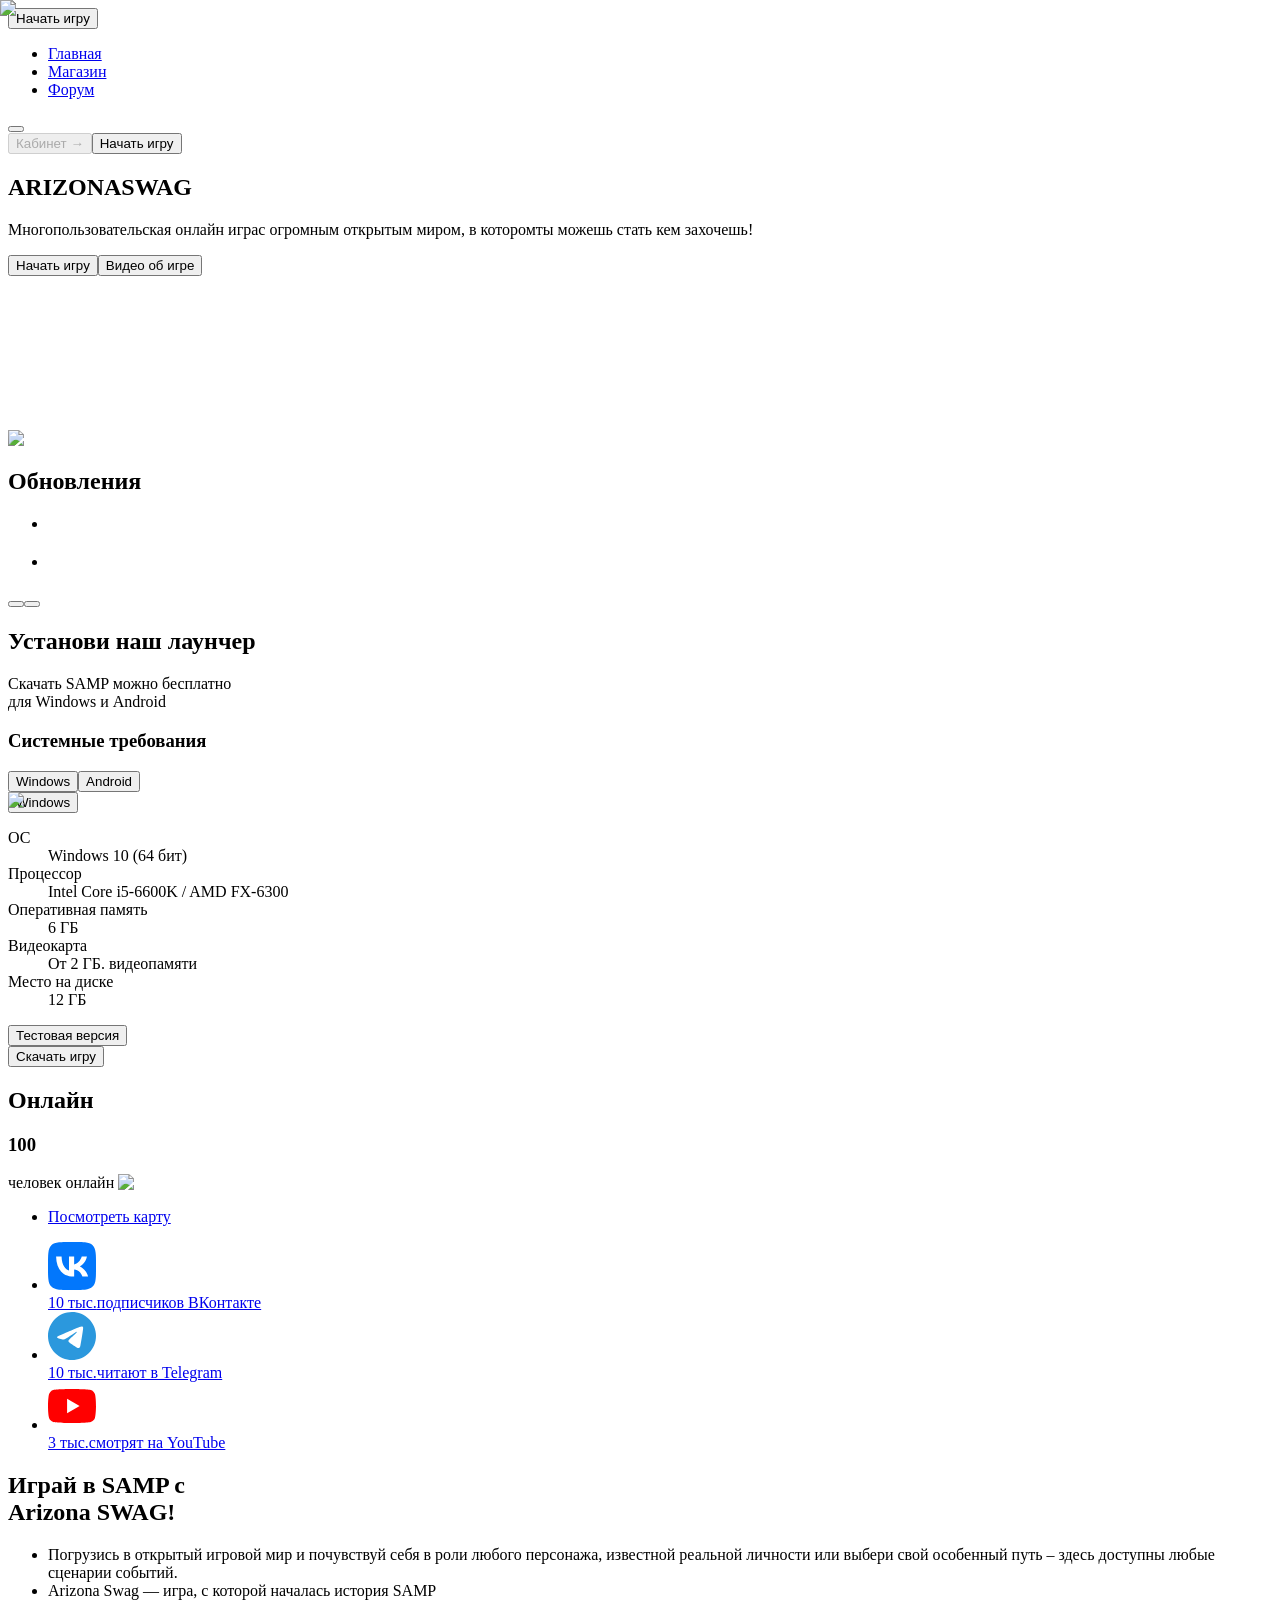
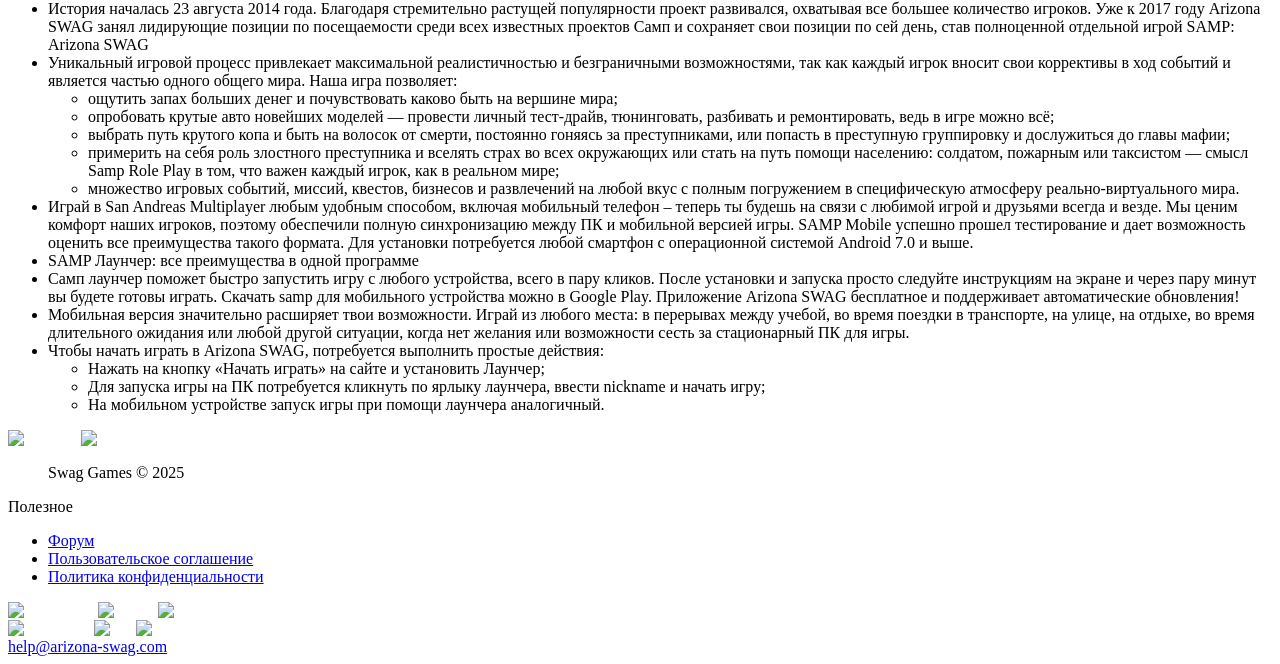
==== index.html @ 1d0ce378 "Add files via upload" ====
﻿<!DOCTYPE html><html lang="ru"><head><meta charset="utf-8"><meta name="viewport" content="width=device-width, initial-scale=1"><link rel="preload" href="_next/static/media/21350d82a1f187e9-s.p.woff2" as="font" crossorigin="" type="font/woff2"><link rel="preload" href="_next/static/media/5a1635e34ffeab9b-s.p.woff2" as="font" crossorigin="" type="font/woff2"><link rel="preload" href="_next/static/media/825394e9faec38fd-s.p.woff2" as="font" crossorigin="" type="font/woff2"><link rel="preload" href="_next/static/media/860045e55157a73d-s.p.woff2" as="font" crossorigin="" type="font/woff2"><link rel="preload" href="_next/static/media/e3f162a101299082-s.p.woff2" as="font" crossorigin="" type="font/woff2"><link rel="preload" href="_next/static/media/e4af272ccee01ff0-s.p.woff2" as="font" crossorigin="" type="font/woff2"><link rel="stylesheet" href="_next/static/css/c70f0299ccb2ce37.css" data-precedence="next"><link rel="stylesheet" href="_next/static/css/f509135343a1ecae.css" data-precedence="next"><link rel="stylesheet" href="_next/static/css/c2c098692de29d27.css" data-precedence="next"><link rel="stylesheet" href="_next/static/css/2a33f8332aaf833e.css" data-precedence="next"><link rel="stylesheet" href="_next/static/css/b001787e53a3f4fa.css" data-precedence="next"><link rel="stylesheet" href="_next/static/css/bcca9487d49b7166.css" data-precedence="next"><link rel="preload" as="script" fetchpriority="low" href="_next/static/chunks/webpack-9db8835277ed0afe.js"><script src="_next/static/chunks/04e8f254-7a9a6b4d9f0330ff.js" async=""></script><script src="_next/static/chunks/835-6309b8b75720dc1e.js" async=""></script><script src="_next/static/chunks/main-app-ef0b899ed785db0d.js" async=""></script><script src="_next/static/chunks/254-e37d823c7eaa6b88.js" async=""></script><script src="_next/static/chunks/943-ac9e4d82fda8681b.js" async=""></script><script src="_next/static/chunks/57-32229e67ee68f732.js" async=""></script><script src="_next/static/chunks/549-8f6100d42958a3ee.js" async=""></script><script src="_next/static/chunks/112-530be174e3e5e516.js" async=""></script><script src="_next/static/chunks/238-bce190ae8ee6b41a.js" async=""></script><script src="_next/static/chunks/app/layout-f5f4bc846d8ce6e0.js" async=""></script><script src="_next/static/chunks/app/not-found-1fd2b1145e386094.js" async=""></script><script src="_next/static/chunks/app/page-f31b18c5adbc23fd.js" async=""></script><meta name="next-size-adjust" content=""><title>SAMP: Играй в GTA San Andreas Multiplayer на Arizona RP | 24/7 | На ПК и телефоне</title><meta name="description" content="Играй в GTA SAMP с самым большим русскоязычным комьюнити в GTA Online. Начни играть в GTA San Andreas по сети на Arizona RolePlay с телефона или ПК всего в пару кликов прямо сейчас!"><link rel="canonical" href="index.htm"><meta property="og:title" content="SAMP: Играй в GTA San Andreas Multiplayer на Arizona RP | 24/7 | На ПК и телефоне"><meta property="og:description" content="Играй в GTA SAMP с самым большим русскоязычным комьюнити в GTA Online. Начни играть в GTA San Andreas по сети на Arizona RolePlay с телефона или ПК всего в пару кликов прямо сейчас!"><meta property="og:url" content="https://arizona-swag.com"><meta property="og:site_name" content="Arizona RP SAMP"><meta name="twitter:card" content="summary"><meta name="twitter:title" content="SAMP: Играй в GTA San Andreas Multiplayer на Arizona RP | 24/7 | На ПК и телефоне"><meta name="twitter:description" content="Играй в GTA SAMP с самым большим русскоязычным комьюнити в GTA Online. Начни играть в GTA San Andreas по сети на Arizona RolePlay с телефона или ПК всего в пару кликов прямо сейчас!"><link rel="icon" href="favicon.ico" type="image/x-icon" sizes="16x16"><link rel="icon" href="favicon-32x32.png" sizes="32x32" type="image/png"><link rel="icon" href="favicon-16x16.png" sizes="16x16" type="image/png"><link rel="apple-touch-icon" href="apple-touch-icon.png"><script>document.querySelectorAll('body link[rel="icon"], body link[rel="apple-touch-icon"]').forEach(el => document.head.appendChild(el))</script><script src="_next/static/chunks/polyfills-42372ed130431b0a.js" nomodule=""></script></head><body><div class="popupLayout_layout__pwVxp popupLayout_hidden_layout__ei7c3"><div class="popupLayout_wrapper__fZsZ_"><div class="popupLayout_container__Bt9UC popupLayout_hidden__9ez_7 container_container__tKG80"></div></div></div><header class="header_header__XUtlY"><div class="container_container__tKG80"><section class="header_content__ZMu7c"><div class="header_start_game__lCExB"><button type="button" class="button_pink__lw0T5"><span>Начать игру</span><div class="button_icon__pxM_1"><img alt="[object Object]" loading="lazy" decoding="async" data-nimg="fill" style="position:absolute;height:100%;width:100%;left:0;top:0;right:0;bottom:0;object-fit:contain;color:transparent" src="_next/static/media/start_game.75f9533a63869cbd.svg"></div></button></div><div class="header_content_left___6dc9"><a class="logo_logo__w6US7" href="index.htm"><img alt="logo" loading="lazy" decoding="async" data-nimg="fill" style="position:absolute;height:100%;width:100%;left:0;top:0;right:0;bottom:0;color:transparent" src="_next/static/media/logo_icon.c39d536b.png"></a><figure class="header_divider__NA_x0"></figure><nav><ul class="header_menu__0hYfp menu_row__UCKvS"><li class="link_light__YUIX0 menu_border__wtwKa"><a href="index.htm">Главная</a></li><li class="link_light__YUIX0"><a href="/shop.html">Магазин</a></li><li class="link_light__YUIX0"><a href="https://forum.arizona-swag.com">Форум</a></li></ul></nav></div><button class="header_burger___45ep"><img alt="openBurgerIcon" loading="lazy" decoding="async" data-nimg="fill" style="position:absolute;height:100%;width:100%;left:0;top:0;right:0;bottom:0;object-fit:contain;color:transparent" src="_next/static/media/open_burger.d75cc0eda1098db9.svg"></button><div class="header_content_right__iM4Yx"><button type="button" class="button_black__1V_UY button_default__Ep00K" disabled=""><div class="button_loading__eD0CU"><div class="button_animate__L41eU"><div></div><div></div><div></div><div></div></div></div><span class="button_hidden__h5eyf"><span>Кабинет →</span></span></button><button type="button" class="header_button__XwRzd button_pink__lw0T5"><span>Начать игру</span><div class="button_icon__pxM_1"><img alt="[object Object]" loading="lazy" decoding="async" data-nimg="fill" style="position:absolute;height:100%;width:100%;left:0;top:0;right:0;bottom:0;object-fit:contain;color:transparent" src="_next/static/media/start_game.75f9533a63869cbd.svg"></div></button></div></section></div></header><main class="min-h-screen"><div class="Toastify"></div><div class="orderHashNotif_main__eWz2U"></div><div class="home_overflow__TgaVk"><section class="intro_intro__0_FsW"><div class="intro_content__qGah5"><h2 class="intro_title__h0OHL"><span>ARIZONA</span><span>SWAG</span></h2><p class="intro_subtitle____zx7"><span>Многопользовательская онлайн игра</span><span>с огромным открытым миром, в котором</span><span>ты можешь стать кем захочешь!</span></p><div class="intro_button_row__iKuoB"><button type="button" class="button_big_pink__Hwluk"><span>Начать игру</span></button><button type="button" class="button_big_white__UfsUs"><span>Видео об игре</span><div class="button_icon__pxM_1"><img alt="[object Object]" loading="lazy" decoding="async" data-nimg="fill" style="position:absolute;height:100%;width:100%;left:0;top:0;right:0;bottom:0;object-fit:contain;color:transparent" src="_next/static/media/play_video.68bb21e3200911a2.svg"></div></button></div></div><div class="intro_video_row__BP5zZ"><div class="intro_video_bg__k7fiA"></div><video playsinline="" autoplay="" muted="" loop="" preload="auto" class="intro_video__2pLVp"><source type="video/mp4" src="resource/web/arizona/video/web_1.mp4"></video></div></section><section class="updates_section__WDfFb"><img alt="backGround" loading="lazy" width="679" height="768" decoding="async" data-nimg="1" class="updates_bg__i_yP8" style="color:transparent" src="_next/static/media/background.5f6686ff.webp"><div class="updates_bg_mobile__Siyg9"><img alt="backGroundMobile" loading="lazy" decoding="async" data-nimg="fill" style="position:absolute;height:100%;width:100%;left:0;top:0;right:0;bottom:0;color:transparent" src="_next/static/media/background_mobile.2c8a2dca.webp"></div><div class="container_container__tKG80"><header class="updates_header__vp8XA"><h2 class="updates_title__TpEuu">Обновления</h2></header><div class="slider_slider__CFTQn"><ul class="slider_slider_row__Sva5G keen-slider slider_preloader_row__KXxLE"><li class="slider_slide__AkOHL slider_preloader__1zvnq slider_opacity__icYxR"><div class="preload_main__VfmU5"></div><div class="slider_slide_content__HfLZ4 slider_preloader_content__JEMaC"></div></li><li class="slider_slide__AkOHL slider_preloader__1zvnq"><div class="preload_main__VfmU5"></div><div class="slider_slide_content__HfLZ4 slider_preloader_content__JEMaC"></div></li></ul></div><div class="slider_slider_selectors__eST3K"><button><img alt="slideLeftButton" loading="lazy" decoding="async" data-nimg="fill" style="position:absolute;height:100%;width:100%;left:0;top:0;right:0;bottom:0;color:transparent" src="_next/static/media/slide_left.952f6b7b7b12dce4.svg"></button><button><img alt="slideRightButton" loading="lazy" decoding="async" data-nimg="fill" style="position:absolute;height:100%;width:100%;left:0;top:0;right:0;bottom:0;color:transparent" src="_next/static/media/slide_right.d63ee92d15da2fee.svg"></button></div></div></section><section class="launcher_section__w_c9c"><div class="container_container__tKG80"><header class="launcher_header___q6o6" id="how-to-play"><h2 id="how-to-play-trillogy">Установи наш лаунчер</h2><p>Скачать SAMP можно бесплатно<br> для Windows и Android</p></header><div class="launcher_content__gWL_v"><img alt="background" loading="lazy" decoding="async" data-nimg="fill" class="launcher_content_bg__BNheq" style="position:absolute;height:100%;width:100%;left:0;top:0;right:0;bottom:0;color:transparent" src="_next/static/media/background.5f6686ff.webp"><img alt="backgroundMobile" loading="lazy" decoding="async" data-nimg="fill" class="launcher_content_bg_mobile__KBJ_Z" style="position:absolute;height:100%;width:100%;left:0;top:0;right:0;bottom:0;color:transparent" src="_next/static/media/background_mobile.2c8a2dca.webp"><div class="launcher_content_left__BLlD5"><h3 class="launcher_content_header__RnZBh">Системные требования</h3><div class="launcher_buttons__G4lok"><button type="button" class="launcher_swipe_button__43wq0 button_tab_transparent__fqUIx"><span>Windows</span><div class="button_icon__pxM_1 launcher_op40__xSGfC"><img alt="[object Object]" loading="lazy" decoding="async" data-nimg="fill" style="position:absolute;height:100%;width:100%;left:0;top:0;right:0;bottom:0;object-fit:contain;color:transparent" src="_next/static/media/windows_gray.969c49bfe8ba6321.svg"></div></button><button type="button" class="launcher_swipe_button__43wq0 button_tab_transparent__fqUIx"><span>Android</span><div class="button_icon__pxM_1 launcher_op40__xSGfC"><img alt="[object Object]" loading="lazy" decoding="async" data-nimg="fill" style="position:absolute;height:100%;width:100%;left:0;top:0;right:0;bottom:0;object-fit:contain;color:transparent" src="_next/static/media/android_gray.f0e528bd985433b0.svg"></div></button><div class="launcher_swipe_main_button__UoZN5" style="transform:translateX(0%)"><button type="button" class="button_tab__OgUl2"><span>Windows</span><div class="button_icon__pxM_1"><img alt="[object Object]" loading="lazy" decoding="async" data-nimg="fill" style="position:absolute;height:100%;width:100%;left:0;top:0;right:0;bottom:0;object-fit:contain;color:transparent" src="_next/static/media/windows.449a892b4b7406f2.svg"></div></button></div></div><dl class="launcher_content_system__8Ow5j"><div><dt>ОС</dt><dd>Windows 10 (64 бит)</dd></div><div><dt>Процессор</dt><dd>Intel Core i5-6600K / AMD FX-6300</dd></div><div><dt>Оперативная память</dt><dd>6 ГБ</dd></div><div><dt>Видеокарта</dt><dd>От 2 ГБ. видеопамяти</dd></div><div><dt>Место на диске</dt><dd>12 ГБ</dd></div></dl><div class="launcher_downloads__QVVZO"><div class="launcher_android_row__22Hhq"><button type="button" class="launcher_dowload_apk__Ce7dS launcher_full_w__cJ5MT launcher_mt_auto_mobile__qdvtQ button_download_android__sFWQk"><span>Тестовая версия</span><div class="button_icon__pxM_1"><img alt="[object Object]" loading="lazy" decoding="async" data-nimg="fill" style="position:absolute;height:100%;width:100%;left:0;top:0;right:0;bottom:0;object-fit:contain;color:transparent" src="_next/static/media/start_game.75f9533a63869cbd.svg"></div></button></div><button type="button" class="launcher_transform_right__JO6lE launcher_transform_left__eEVCw launcher_mt_auto__emnY8 button_download_windows__dNCGs"><span>Скачать игру</span><div class="button_icon__pxM_1"><img alt="[object Object]" loading="lazy" decoding="async" data-nimg="fill" style="position:absolute;height:100%;width:100%;left:0;top:0;right:0;bottom:0;object-fit:contain;color:transparent" src="_next/static/media/start_game.75f9533a63869cbd.svg"></div></button></div></div><div class="launcher_content_right__k6ZjA"><div class="launcher_content_image_phone__lwpzh"><img alt="phone" loading="lazy" decoding="async" data-nimg="fill" style="position:absolute;height:100%;width:100%;left:0;top:0;right:0;bottom:0;color:transparent" src="resource/web/arizona/images/phone1.png"></div><div class="launcher_content_image_laptop__oNmTd"><img alt="laptop" loading="lazy" decoding="async" data-nimg="fill" style="position:absolute;height:100%;width:100%;left:0;top:0;right:0;bottom:0;color:transparent" src="resource/web/arizona/images/laptop2.png"></div></div></div></div></section><section class="online_section__9o7TS"><div class="container_container__tKG80"><h2 class="online_title_hidden__9217T">Онлайн</h2><h3 class="online_title__7EqXo">100</h3><div class="online_content__Oa_bb"><div class="liveMap_map__mpKzl"><div class="liveMap_row__d4PNX"></div><img alt="map" loading="lazy" decoding="async" data-nimg="fill" style="position:absolute;height:100%;width:100%;left:0;top:0;right:0;bottom:0;color:transparent" src="resource/web/arizona/images/map.webp"></div><div class="online_content_subtitle__ZOUxa">человек онлайн <img alt="online" loading="lazy" width="30" height="30" decoding="async" data-nimg="1" style="color:transparent" src="_next/static/media/online.f7a4bebed4bd2c53.svg"></div><div class="online_content_map__Rhzet"><ul class="online_content_server_wrapper__PSgSr"><li class="link_light__YUIX0 online_content_server__2BnxY"><a href="maps.html"><div></div>Посмотреть карту</a></li></ul></div><ul class="online_content_social__K6F7M"><li><a target="_blank" class="socialLink_section__k_0rC" href="https://vk.com/arz_swag"><div class="socialLink_vk__7pZWl"><svg width="48" height="48" viewbox="0 0 48 48" fill="none" xmlns="https://vk.com/arz_swag"><path d="M18.978 0.00795276L20.436 0.00195312H27.564L29.024 0.00795276L30.852 0.0279515L31.718 0.0419507L32.554 0.0639494L33.36 0.0919477L34.136 0.123946L34.884 0.165943L35.604 0.21594L36.294 0.275936L36.96 0.341932C40.44 0.733909 42.826 1.57386 44.626 3.37375C46.426 5.17364 47.266 7.55749 47.658 11.0393L47.726 11.7052L47.784 12.3972L47.834 13.1172L47.874 13.8631L47.924 15.039L47.948 15.859L47.974 17.1469L47.992 18.9768L48 20.9367L47.998 27.5623L47.992 29.0222L47.972 30.8501L47.958 31.716L47.936 32.552L47.908 33.3579L47.876 34.1339L47.834 34.8818L47.784 35.6018L47.724 36.2917L47.658 36.9577C47.266 40.4375 46.426 42.8233 44.626 44.6232C42.826 46.4231 40.442 47.2631 36.96 47.6551L36.294 47.7231L35.602 47.781L34.882 47.831L34.136 47.871L32.96 47.921L32.14 47.945L30.852 47.971L29.022 47.989L27.062 47.997L20.436 47.995L18.976 47.989L17.148 47.969L16.282 47.955L15.446 47.933L14.64 47.905L13.864 47.873L13.116 47.831L12.396 47.781L11.706 47.7211L11.04 47.6551C7.56 47.2631 5.174 46.4231 3.374 44.6232C1.574 42.8233 0.734 40.4395 0.342 36.9577L0.274 36.2917L0.216 35.5998L0.166 34.8798L0.126 34.1339L0.076 32.958L0.052 32.138L0.026 30.8501L0.008 29.0202L0 27.0603L0.002 20.4347L0.008 18.9748L0.028 17.1469L0.042 16.281L0.064 15.445L0.092 14.6391L0.124 13.8631L0.166 13.1152L0.216 12.3952L0.276 11.7052L0.342 11.0393C0.734 7.55949 1.574 5.17364 3.374 3.37375C5.174 1.57386 7.558 0.733909 11.04 0.341932L11.706 0.273937L12.398 0.21594L13.118 0.165943L13.864 0.125946L15.04 0.0759486L15.86 0.0519501L17.148 0.0259517L18.978 0.00795276ZM13.58 14.5991H8.1C8.36 27.0783 14.6 34.5779 25.54 34.5779H26.16V27.4383C30.18 27.8383 33.22 30.7781 34.44 34.5779H40.12C38.56 28.8982 34.46 25.7584 31.9 24.5585C34.46 23.0785 38.06 19.4788 38.92 14.5991H33.76C32.64 18.5588 29.32 22.1586 26.16 22.4986V14.5991H21V28.4382C17.8 27.6383 13.76 23.7585 13.58 14.5991Z" fill="#0277FC"></path></svg></div><div class="socialLink_content__UG0CA"><span class="socialLink_title__rI77R">10 тыс.</span><span class="socialLink_subTitle__Yp2KE">подписчиков ВКонтакте</span></div></a></li><li><a target="_blank" class="socialLink_section__k_0rC" href="https://t.me/arz_swag"><div class="socialLink_telegramm__MGlkP"><svg width="48" height="48" viewbox="0 0 48 48" fill="none" xmlns="http://www.w3.org/2000/svg"><path d="M23.888 6.53294e-05C17.5422 0.0296774 11.4665 2.57115 6.98979 7.06855C2.51311 11.5659 -6.90981e-05 17.6532 1.42487e-09 23.9986C1.42488e-09 30.3634 2.52856 36.4675 7.02944 40.9681C11.5303 45.4687 17.6348 47.9971 24 47.9971C30.3652 47.9971 36.4697 45.4687 40.9706 40.9681C45.4714 36.4675 48 30.3634 48 23.9986C48 17.6338 45.4714 11.5297 40.9706 7.02908C36.4697 2.52848 30.3652 6.53294e-05 24 6.53294e-05C23.9627 -2.17765e-05 23.9253 -2.17765e-05 23.888 6.53294e-05ZM33.812 14.4472C34.012 14.4432 34.454 14.4932 34.742 14.7272C34.9334 14.8934 35.0554 15.1253 35.084 15.3771C35.116 15.5631 35.156 15.9891 35.124 16.3211C34.764 20.1168 33.2 29.3243 32.404 33.574C32.068 35.3739 31.406 35.9759 30.764 36.0339C29.372 36.1639 28.314 35.1139 26.964 34.23C24.852 32.8441 23.658 31.9821 21.608 30.6302C19.238 29.0703 20.774 28.2104 22.124 26.8104C22.478 26.4425 28.618 20.8568 28.738 20.3508C28.752 20.2868 28.766 20.0508 28.626 19.9269C28.486 19.8029 28.278 19.8449 28.128 19.8789C27.916 19.9269 24.542 22.1587 18.006 26.5684C17.046 27.2284 16.18 27.5484 15.402 27.5284C14.546 27.5124 12.898 27.0464 11.672 26.6484C10.168 26.1585 8.974 25.9005 9.078 25.0705C9.132 24.6386 9.728 24.1966 10.864 23.7446C17.86 20.6968 22.524 18.6869 24.86 17.717C31.524 14.9452 32.91 14.4632 33.812 14.4472Z" fill="#2B98DD"></path></svg></div><div class="socialLink_content__UG0CA"><span class="socialLink_title__rI77R">10 тыс.</span><span class="socialLink_subTitle__Yp2KE">читают в Telegram</span></div></a></li><li><a target="_blank" class="socialLink_section__k_0rC" href="https://youtube.com/@beesly_sg"><div class="socialLink_youtube__M2BN8"><svg width="48" height="48" viewbox="0 0 48 48" fill="none" xmlns="http://www.w3.org/2000/svg"><path d="M46.996 12.371C46.7248 11.3496 46.19 10.4174 45.4452 9.66773C44.7004 8.91802 43.7716 8.37716 42.752 8.09929C39.01 7.08936 24 7.08936 24 7.08936C24 7.08936 8.99 7.08936 5.246 8.09929C4.22682 8.37765 3.29859 8.91871 2.55416 9.66836C1.80972 10.418 1.27518 11.35 1.004 12.371C0 16.1388 0 23.9983 0 23.9983C0 23.9983 0 31.8578 1.004 35.6256C1.27517 36.647 1.80995 37.5792 2.55478 38.3289C3.29961 39.0786 4.22836 39.6195 5.248 39.8974C8.99 40.9073 24 40.9073 24 40.9073C24 40.9073 39.01 40.9073 42.754 39.8974C43.7737 39.6197 44.7026 39.0789 45.4474 38.3291C46.1923 37.5794 46.727 36.6471 46.998 35.6256C48 31.8578 48 23.9983 48 23.9983C48 23.9983 48 16.1388 46.996 12.371ZM19.09 31.1339V16.8628L31.636 23.9983L19.09 31.1339Z" fill="#FF0000"></path></svg></div><div class="socialLink_content__UG0CA"><span class="socialLink_title__rI77R">3 тыс.</span><span class="socialLink_subTitle__Yp2KE">смотрят на YouTube</span></div></a></li></ul></div></div></section><section class="description_section__2wtJ0"><div class="container_container__tKG80"><header class="description_header__YKFm7"><h1 class="description_title__IgtjE">Играй в SAMP с<br class="description_divider__5X5kr"> Arizona SWAG!</h1></header><ul class="description_content__dL8SW"><li class="description_item__0JghK"><span class="description_text__7vJ_2">Погрузись в открытый игровой мир и почувствуй себя в роли любого персонажа, известной реальной личности или выбери свой особенный путь – здесь доступны любые сценарии событий.</span></li><li class="description_item__0JghK description_item_bold__3irsJ"><span class="description_text__7vJ_2">Arizona Swag — игра, с которой началась история SAMP</span></li><li class="description_item__0JghK"><span class="description_text__7vJ_2">История началась 23 августа 2014 года. Благодаря стремительно растущей популярности проект развивался, охватывая все большее количество игроков. Уже к 2017 году Arizona SWAG занял лидирующие позиции по посещаемости среди всех известных проектов Самп и сохраняет свои позиции по сей день, став полноценной отдельной игрой SAMP: Arizona SWAG</span></li><li class="description_item__0JghK"><span class="description_text__7vJ_2">Уникальный игровой процесс привлекает максимальной реалистичностью и безграничными возможностями, так как каждый игрок вносит свои коррективы в ход событий и является частью одного общего мира. Наша игра позволяет:</span><ul class="description_item_list__Tgb00"><li>ощутить запах больших денег и почувствовать каково быть на вершине мира;</li><li>опробовать крутые авто новейших моделей — провести личный тест-драйв, тюнинговать, разбивать и ремонтировать, ведь в игре можно всё;</li><li>выбрать путь крутого копа и быть на волосок от смерти, постоянно гоняясь за преступниками, или попасть в преступную группировку и дослужиться до главы мафии;</li><li>примерить на себя роль злостного преступника и вселять страх во всех окружающих или стать на путь помощи населению: солдатом, пожарным или таксистом — смысл Samp Role Play в том, что важен каждый игрок, как в реальном мире;</li><li>множество игровых событий, миссий, квестов, бизнесов и развлечений на любой вкус с полным погружением в специфическую атмосферу реально-виртуального мира.</li></ul></li><li class="description_item__0JghK"><span class="description_text__7vJ_2">Играй в San Andreas Multiplayer любым удобным способом, включая мобильный телефон – теперь ты будешь на связи с любимой игрой и друзьями всегда и везде. Мы ценим комфорт наших игроков, поэтому обеспечили полную синхронизацию между ПК и мобильной версией игры. SAMP Mobile успешно прошел тестирование и дает возможность оценить все преимущества такого формата. Для установки потребуется любой смартфон с операционной системой Android 7.0 и выше.</span></li><li class="description_item__0JghK description_item_bold__3irsJ"><span class="description_text__7vJ_2">SAMP Лаунчер: все преимущества в одной программе</span></li><li class="description_item__0JghK"><span class="description_text__7vJ_2">Самп лаунчер поможет быстро запустить игру с любого устройства, всего в пару кликов. После установки и запуска просто следуйте инструкциям на экране и через пару минут вы будете готовы играть. Скачать samp для мобильного устройства можно в Google Play. Приложение Arizona SWAG бесплатное и поддерживает автоматические обновления!</span></li><li class="description_item__0JghK"><span class="description_text__7vJ_2">Мобильная версия значительно расширяет твои возможности. Играй из любого места: в перерывах между учебой, во время поездки в транспорте, на улице, на отдыхе, во время длительного ожидания или любой другой ситуации, когда нет желания или возможности сесть за стационарный ПК для игры.</span></li><li class="description_item__0JghK"><span class="description_text__7vJ_2">Чтобы начать играть в Arizona SWAG, потребуется выполнить простые действия:</span><ul class="description_item_list__Tgb00"><li>Нажать на кнопку «Начать играть» на сайте и установить Лаунчер;</li><li>Для запуска игры на ПК потребуется кликнуть по ярлыку лаунчера, ввести nickname и начать игру;</li><li>На мобильном устройстве запуск игры при помощи лаунчера аналогичный.</li></ul></li></ul></div></section></div><!--$--><!--/$--><!--$--><!--/$--></main><footer class="footer_footer__WFj4n"><img alt="footerBg" loading="lazy" width="3456" height="893" decoding="async" data-nimg="1" class="footer_bg__KPIA3" style="color:transparent" src="_next/static/media/footer_bg.4e632182.png"><img alt="footerBgMobile" loading="lazy" width="375" height="703" decoding="async" data-nimg="1" class="footer_bg_mobile__m1ykl" style="color:transparent" src="_next/static/media/footer_bg_mobile.ec830f91.png"><div class="footer_container__Xa_IA container_container__tKG80"><div class="footer_left_side__TjrjQ"><figure class="footer_logo__AicGW"><a class="logo_logo__w6US7" href="index.htm"><img alt="logo" loading="lazy" decoding="async" data-nimg="fill" style="position:absolute;height:100%;width:100%;left:0;top:0;right:0;bottom:0;color:transparent" src="_next/static/media/logo_icon.c39d536b.png"></a><p class="footer_sign__w1mEc">Swag Games © <!-- -->2025</p></figure><div class="footer_nav_list__x_mrf"><div class="footer_nav_list_item__OogCk"><p class="footer_nav_list_title__gXJkx">Полезное</p><ul class="footer_space__hyXkm menu_column__c9mrl"><li class="link_dark__UcIW3"><a href="https://forum.arizona-swag.com">Форум</a></li><li class="link_dark__UcIW3"><a href="document/terms.html">Пользовательское соглашение</a></li><li class="link_dark__UcIW3"><a href="document/policy.html">Политика конфиденциальности</a></li></ul></div></div></div><div class="footer_right_side__8umwq"><div class="footer_payments__CZBWK footer_payments_markets__K5hWz"><img alt="playMarket" loading="lazy" width="28" height="29" decoding="async" data-nimg="1" style="color:transparent" src="_next/static/media/play_market.9d4c53aa7bf25912.svg"><img alt="rustore" loading="lazy" width="800" height="800" decoding="async" data-nimg="1" style="color:transparent" src="_next/static/media/rustore.f4f4af557990b179.svg"><img alt="mir" loading="lazy" width="1174" height="408" decoding="async" data-nimg="1" style="color:transparent" src="_next/static/media/mir.e08ce5b5a8881912.svg"></div><div class="footer_payments__CZBWK"><img alt="mastercard" loading="lazy" width="1000" height="1000" decoding="async" data-nimg="1" style="color:transparent" src="_next/static/media/mastercard.884fe7c8a6dd2686.svg"><img alt="visa" loading="lazy" width="660" height="660" decoding="async" data-nimg="1" style="color:transparent" src="_next/static/media/visa.df74a61e0c43bb0c.svg"><img alt="sbp" loading="lazy" width="1180" height="589" decoding="async" data-nimg="1" style="color:transparent" src="_next/static/media/sbp.26540832e6ebebc4.svg"></div><a class="footer_support__IuIvo" href="mailto:help@arizona-swag.com">help@arizona-swag.com</a></div></div></footer><div id="cf-turnstile" class="turnstile_main__DVy_i"></div><script src="_next/static/chunks/webpack-9db8835277ed0afe.js" async=""></script><script>(self.__next_f=self.__next_f||[]).push([0])</script><script>self.__next_f.push([1,"1:\"$Sreact.fragment\"\n2:I[30677,[\"254\",\"static/chunks/254-e37d823c7eaa6b88.js\",\"943\",\"static/chunks/943-ac9e4d82fda8681b.js\",\"57\",\"static/chunks/57-32229e67ee68f732.js\",\"549\",\"static/chunks/549-8f6100d42958a3ee.js\",\"112\",\"static/chunks/112-530be174e3e5e516.js\",\"238\",\"static/chunks/238-bce190ae8ee6b41a.js\",\"177\",\"static/chunks/app/layout-f5f4bc846d8ce6e0.js\"],\"PopupLayout\"]\n3:I[10768,[\"254\",\"static/chunks/254-e37d823c7eaa6b88.js\",\"943\",\"static/chunks/943-ac9e4d82fda8681b.js\",\"57\",\"static/chunks/57-32229e67ee68f732.js\",\"549\",\"static/chunks/549-8f6100d42958a3ee.js\",\"112\",\"static/chunks/112-530be174e3e5e516.js\",\"238\",\"static/chunks/238-bce190ae8ee6b41a.js\",\"177\",\"static/chunks/app/layout-f5f4bc846d8ce6e0.js\"],\"QueryClientProvider\"]\n4:I[1228,[\"254\",\"static/chunks/254-e37d823c7eaa6b88.js\",\"943\",\"static/chunks/943-ac9e4d82fda8681b.js\",\"57\",\"static/chunks/57-32229e67ee68f732.js\",\"549\",\"static/chunks/549-8f6100d42958a3ee.js\",\"112\",\"static/chunks/112-530be174e3e5e516.js\",\"238\",\"static/chunks/238-bce190ae8ee6b41a.js\",\"177\",\"static/chunks/app/layout-f5f4bc846d8ce6e0.js\"],\"TurnstileProvider\"]\n5:I[79774,[\"254\",\"static/chunks/254-e37d823c7eaa6b88.js\",\"943\",\"static/chunks/943-ac9e4d82fda8681b.js\",\"57\",\"static/chunks/57-32229e67ee68f732.js\",\"549\",\"static/chunks/549-8f6100d42958a3ee.js\",\"112\",\"static/chunks/112-530be174e3e5e516.js\",\"238\",\"static/chunks/238-bce190ae8ee6b41a.js\",\"177\",\"static/chunks/app/layout-f5f4bc846d8ce6e0.js\"],\"PopupProvider\"]\n6:I[22150,[\"254\",\"static/chunks/254-e37d823c7eaa6b88.js\",\"943\",\"static/chunks/943-ac9e4d82fda8681b.js\",\"57\",\"static/chunks/57-32229e67ee68f732.js\",\"549\",\"static/chunks/549-8f6100d42958a3ee.js\",\"112\",\"static/chunks/112-530be174e3e5e516.js\",\"238\",\"static/chunks/238-bce190ae8ee6b41a.js\",\"177\",\"static/chunks/app/layout-f5f4bc846d8ce6e0.js\"],\"Header\"]\n7:I[13219,[\"254\",\"static/chunks/254-e37d823c7eaa6b88.js\",\"943\",\"static/chunks/943-ac9e4d82fda8681b.js\",\"57\",\"static/chunks/57-32229e67ee68f732.js\",\"549\",\"static/chunks/549-8f6100d42958a3ee.js\",\"112\",\"static/chunks/112-530be174e3e5e516.js\",\"238\",\"s"])</script><script>self.__next_f.push([1,"tatic/chunks/238-bce190ae8ee6b41a.js\",\"177\",\"static/chunks/app/layout-f5f4bc846d8ce6e0.js\"],\"ToastContainer\"]\n8:I[29723,[\"254\",\"static/chunks/254-e37d823c7eaa6b88.js\",\"943\",\"static/chunks/943-ac9e4d82fda8681b.js\",\"57\",\"static/chunks/57-32229e67ee68f732.js\",\"549\",\"static/chunks/549-8f6100d42958a3ee.js\",\"112\",\"static/chunks/112-530be174e3e5e516.js\",\"238\",\"static/chunks/238-bce190ae8ee6b41a.js\",\"177\",\"static/chunks/app/layout-f5f4bc846d8ce6e0.js\"],\"OrderHashNotify\"]\n9:I[64104,[],\"\"]\na:I[77822,[],\"\"]\nb:I[99818,[\"345\",\"static/chunks/app/not-found-1fd2b1145e386094.js\"],\"default\"]\nc:I[87778,[\"254\",\"static/chunks/254-e37d823c7eaa6b88.js\",\"943\",\"static/chunks/943-ac9e4d82fda8681b.js\",\"57\",\"static/chunks/57-32229e67ee68f732.js\",\"549\",\"static/chunks/549-8f6100d42958a3ee.js\",\"112\",\"static/chunks/112-530be174e3e5e516.js\",\"238\",\"static/chunks/238-bce190ae8ee6b41a.js\",\"177\",\"static/chunks/app/layout-f5f4bc846d8ce6e0.js\"],\"Footer\"]\nd:I[57948,[\"254\",\"static/chunks/254-e37d823c7eaa6b88.js\",\"943\",\"static/chunks/943-ac9e4d82fda8681b.js\",\"238\",\"static/chunks/238-bce190ae8ee6b41a.js\",\"974\",\"static/chunks/app/page-f31b18c5adbc23fd.js\"],\"Intro\"]\ne:I[99298,[\"254\",\"static/chunks/254-e37d823c7eaa6b88.js\",\"943\",\"static/chunks/943-ac9e4d82fda8681b.js\",\"238\",\"static/chunks/238-bce190ae8ee6b41a.js\",\"974\",\"static/chunks/app/page-f31b18c5adbc23fd.js\"],\"Updates\"]\nf:I[70902,[\"254\",\"static/chunks/254-e37d823c7eaa6b88.js\",\"943\",\"static/chunks/943-ac9e4d82fda8681b.js\",\"238\",\"static/chunks/238-bce190ae8ee6b41a.js\",\"974\",\"static/chunks/app/page-f31b18c5adbc23fd.js\"],\"Launcher\"]\n10:I[83966,[\"254\",\"static/chunks/254-e37d823c7eaa6b88.js\",\"943\",\"static/chunks/943-ac9e4d82fda8681b.js\",\"238\",\"static/chunks/238-bce190ae8ee6b41a.js\",\"974\",\"static/chunks/app/page-f31b18c5adbc23fd.js\"],\"Online\"]\n11:I[46009,[\"254\",\"static/chunks/254-e37d823c7eaa6b88.js\",\"943\",\"static/chunks/943-ac9e4d82fda8681b.js\",\"238\",\"static/chunks/238-bce190ae8ee6b41a.js\",\"974\",\"static/chunks/app/page-f31b18c5adbc23fd.js\"],\"Description\"]\n12:I[6504,[],\"MetadataBoundary\"]\n14:I[6504,[],\"OutletB"])</script><script>self.__next_f.push([1,"oundary\"]\n17:I[94384,[],\"AsyncMetadataOutlet\"]\n19:I[6504,[],\"ViewportBoundary\"]\n1b:I[94199,[],\"\"]\n:HL[\"https://cdn.arizona-swag.com/_next/static/media/21350d82a1f187e9-s.p.woff2\",\"font\",{\"crossOrigin\":\"\",\"type\":\"font/woff2\"}]\n:HL[\"https://cdn.arizona-swag.com/_next/static/media/5a1635e34ffeab9b-s.p.woff2\",\"font\",{\"crossOrigin\":\"\",\"type\":\"font/woff2\"}]\n:HL[\"https://cdn.arizona-swag.com/_next/static/media/825394e9faec38fd-s.p.woff2\",\"font\",{\"crossOrigin\":\"\",\"type\":\"font/woff2\"}]\n:HL[\"https://cdn.arizona-swag.com/_next/static/media/860045e55157a73d-s.p.woff2\",\"font\",{\"crossOrigin\":\"\",\"type\":\"font/woff2\"}]\n:HL[\"https://cdn.arizona-swag.com/_next/static/media/e3f162a101299082-s.p.woff2\",\"font\",{\"crossOrigin\":\"\",\"type\":\"font/woff2\"}]\n:HL[\"https://cdn.arizona-swag.com/_next/static/media/e4af272ccee01ff0-s.p.woff2\",\"font\",{\"crossOrigin\":\"\",\"type\":\"font/woff2\"}]\n:HL[\"https://cdn.arizona-swag.com/_next/static/css/c70f0299ccb2ce37.css\",\"style\"]\n:HL[\"https://cdn.arizona-swag.com/_next/static/css/f509135343a1ecae.css\",\"style\"]\n:HL[\"https://cdn.arizona-swag.com/_next/static/css/c2c098692de29d27.css\",\"style\"]\n:HL[\"https://cdn.arizona-swag.com/_next/static/css/2a33f8332aaf833e.css\",\"style\"]\n:HL[\"https://cdn.arizona-swag.com/_next/static/css/b001787e53a3f4fa.css\",\"style\"]\n:HL[\"https://cdn.arizona-swag.com/_next/static/css/bcca9487d49b7166.css\",\"style\"]\n"])</script><script>self.__next_f.push([1,"0:{\"P\":null,\"b\":\"gJqQJXWy3Go32w09etviv\",\"p\":\"https://cdn.arizona-swag.com\",\"c\":[\"\",\"\"],\"i\":false,\"f\":[[[\"\",{\"children\":[\"__PAGE__\",{}]},\"$undefined\",\"$undefined\",true],[\"\",[\"$\",\"$1\",\"c\",{\"children\":[[[\"$\",\"link\",\"0\",{\"rel\":\"stylesheet\",\"href\":\"https://cdn.arizona-swag.com/_next/static/css/c70f0299ccb2ce37.css\",\"precedence\":\"next\",\"crossOrigin\":\"$undefined\",\"nonce\":\"$undefined\"}],[\"$\",\"link\",\"1\",{\"rel\":\"stylesheet\",\"href\":\"https://cdn.arizona-swag.com/_next/static/css/f509135343a1ecae.css\",\"precedence\":\"next\",\"crossOrigin\":\"$undefined\",\"nonce\":\"$undefined\"}],[\"$\",\"link\",\"2\",{\"rel\":\"stylesheet\",\"href\":\"https://cdn.arizona-swag.com/_next/static/css/c2c098692de29d27.css\",\"precedence\":\"next\",\"crossOrigin\":\"$undefined\",\"nonce\":\"$undefined\"}],[\"$\",\"link\",\"3\",{\"rel\":\"stylesheet\",\"href\":\"https://cdn.arizona-swag.com/_next/static/css/2a33f8332aaf833e.css\",\"precedence\":\"next\",\"crossOrigin\":\"$undefined\",\"nonce\":\"$undefined\"}],[\"$\",\"link\",\"4\",{\"rel\":\"stylesheet\",\"href\":\"https://cdn.arizona-swag.com/_next/static/css/b001787e53a3f4fa.css\",\"precedence\":\"next\",\"crossOrigin\":\"$undefined\",\"nonce\":\"$undefined\"}]],[\"$\",\"html\",null,{\"lang\":\"ru\",\"children\":[\"$\",\"body\",null,{\"children\":[[\"$\",\"$L2\",null,{}],[\"$\",\"$L3\",null,{\"children\":[\"$\",\"$L4\",null,{\"siteKey\":\"$undefined\",\"children\":[\"$\",\"$L5\",null,{\"children\":[[\"$\",\"$L6\",null,{}],[\"$\",\"main\",null,{\"className\":\"min-h-screen\",\"children\":[[\"$\",\"$L7\",null,{}],[\"$\",\"$L8\",null,{}],[\"$\",\"$L9\",null,{\"parallelRouterKey\":\"children\",\"error\":\"$undefined\",\"errorStyles\":\"$undefined\",\"errorScripts\":\"$undefined\",\"template\":[\"$\",\"$La\",null,{}],\"templateStyles\":\"$undefined\",\"templateScripts\":\"$undefined\",\"notFound\":[[\"$\",\"$Lb\",null,{}],[]],\"forbidden\":\"$undefined\",\"unauthorized\":\"$undefined\"}]]}],[\"$\",\"$Lc\",null,{}]]}]}]}]]}]}]]}],{\"children\":[\"__PAGE__\",[\"$\",\"$1\",\"c\",{\"children\":[[\"$\",\"div\",null,{\"className\":\"home_overflow__TgaVk\",\"children\":[[\"$\",\"$Ld\",null,{}],[\"$\",\"$Le\",null,{}],[\"$\",\"$Lf\",null,{}],[\"$\",\"$L10\",null,{}],[\"$\",\"$L11\",null,{}]]}],[\"$\",\"$L12\",null,{\"children\":\"$L13\"}],[[\"$\",\"link\",\"0\",{\"rel\":\"stylesheet\",\"href\":\"https://cdn.arizona-swag.com/_next/static/css/bcca9487d49b7166.css\",\"precedence\":\"next\",\"crossOrigin\":\"$undefined\",\"nonce\":\"$undefined\"}]],[\"$\",\"$L14\",null,{\"children\":[\"$L15\",\"$L16\",[\"$\",\"$L17\",null,{\"promise\":\"$@18\"}]]}]]}],{},null,false]},null,false],[\"$\",\"$1\",\"h\",{\"children\":[null,[\"$\",\"$1\",\"nG3gwPZ63QEcpZtaiC0xL\",{\"children\":[[\"$\",\"$L19\",null,{\"children\":\"$L1a\"}],[\"$\",\"meta\",null,{\"name\":\"next-size-adjust\",\"content\":\"\"}]]}],null]}],false]],\"m\":\"$undefined\",\"G\":[\"$1b\",\"$undefined\"],\"s\":false,\"S\":true}\n"])</script><script>self.__next_f.push([1,"1c:\"$Sreact.suspense\"\n1d:I[94384,[],\"AsyncMetadata\"]\n13:[\"$\",\"$1c\",null,{\"fallback\":null,\"children\":[\"$\",\"$L1d\",null,{\"promise\":\"$@1e\"}]}]\n"])</script><script>self.__next_f.push([1,"16:null\n"])</script><script>self.__next_f.push([1,"1a:[[\"$\",\"meta\",\"0\",{\"charSet\":\"utf-8\"}],[\"$\",\"meta\",\"1\",{\"name\":\"viewport\",\"content\":\"width=device-width, initial-scale=1\"}]]\n15:null\n"])</script><script>self.__next_f.push([1,"1e:{\"metadata\":[[\"$\",\"title\",\"0\",{\"children\":\"SAMP: Играй в GTA San Andreas Multiplayer на Arizona RP | 24/7 | На ПК и телефоне\"}],[\"$\",\"meta\",\"1\",{\"name\":\"description\",\"content\":\"Играй в GTA SAMP с самым большим русскоязычным комьюнити в GTA Online. Начни играть в GTA San Andreas по сети на Arizona RolePlay с телефона или ПК всего в пару кликов прямо сейчас!\"}],[\"$\",\"link\",\"2\",{\"rel\":\"canonical\",\"href\":\"https://arizona-swag.com\"}],[\"$\",\"meta\",\"3\",{\"property\":\"og:title\",\"content\":\"SAMP: Играй в GTA San Andreas Multiplayer на Arizona RP | 24/7 | На ПК и телефоне\"}],[\"$\",\"meta\",\"4\",{\"property\":\"og:description\",\"content\":\"Играй в GTA SAMP с самым большим русскоязычным комьюнити в GTA Online. Начни играть в GTA San Andreas по сети на Arizona RolePlay с телефона или ПК всего в пару кликов прямо сейчас!\"}],[\"$\",\"meta\",\"5\",{\"property\":\"og:url\",\"content\":\"https://arizona-swag.com\"}],[\"$\",\"meta\",\"6\",{\"property\":\"og:site_name\",\"content\":\"Arizona RP SAMP\"}],[\"$\",\"meta\",\"7\",{\"name\":\"twitter:card\",\"content\":\"summary\"}],[\"$\",\"meta\",\"8\",{\"name\":\"twitter:title\",\"content\":\"SAMP: Играй в GTA San Andreas Multiplayer на Arizona RP | 24/7 | На ПК и телефоне\"}],[\"$\",\"meta\",\"9\",{\"name\":\"twitter:description\",\"content\":\"Играй в GTA SAMP с самым большим русскоязычным комьюнити в GTA Online. Начни играть в GTA San Andreas по сети на Arizona RolePlay с телефона или ПК всего в пару кликов прямо сейчас!\"}],[\"$\",\"link\",\"10\",{\"rel\":\"icon\",\"href\":\"/favicon.ico\",\"type\":\"image/x-icon\",\"sizes\":\"16x16\"}],[\"$\",\"link\",\"11\",{\"rel\":\"icon\",\"href\":\"/favicon-32x32.png\",\"sizes\":\"32x32\",\"type\":\"image/png\"}],[\"$\",\"link\",\"12\",{\"rel\":\"icon\",\"href\":\"/favicon-16x16.png\",\"sizes\":\"16x16\",\"type\":\"image/png\"}],[\"$\",\"link\",\"13\",{\"rel\":\"apple-touch-icon\",\"href\":\"/apple-touch-icon.png\"}]],\"error\":null,\"digest\":\"$undefined\"}\n"])</script><script>self.__next_f.push([1,"18:{\"metadata\":\"$1e:metadata\",\"error\":null,\"digest\":\"$undefined\"}\n"])</script></body></html>
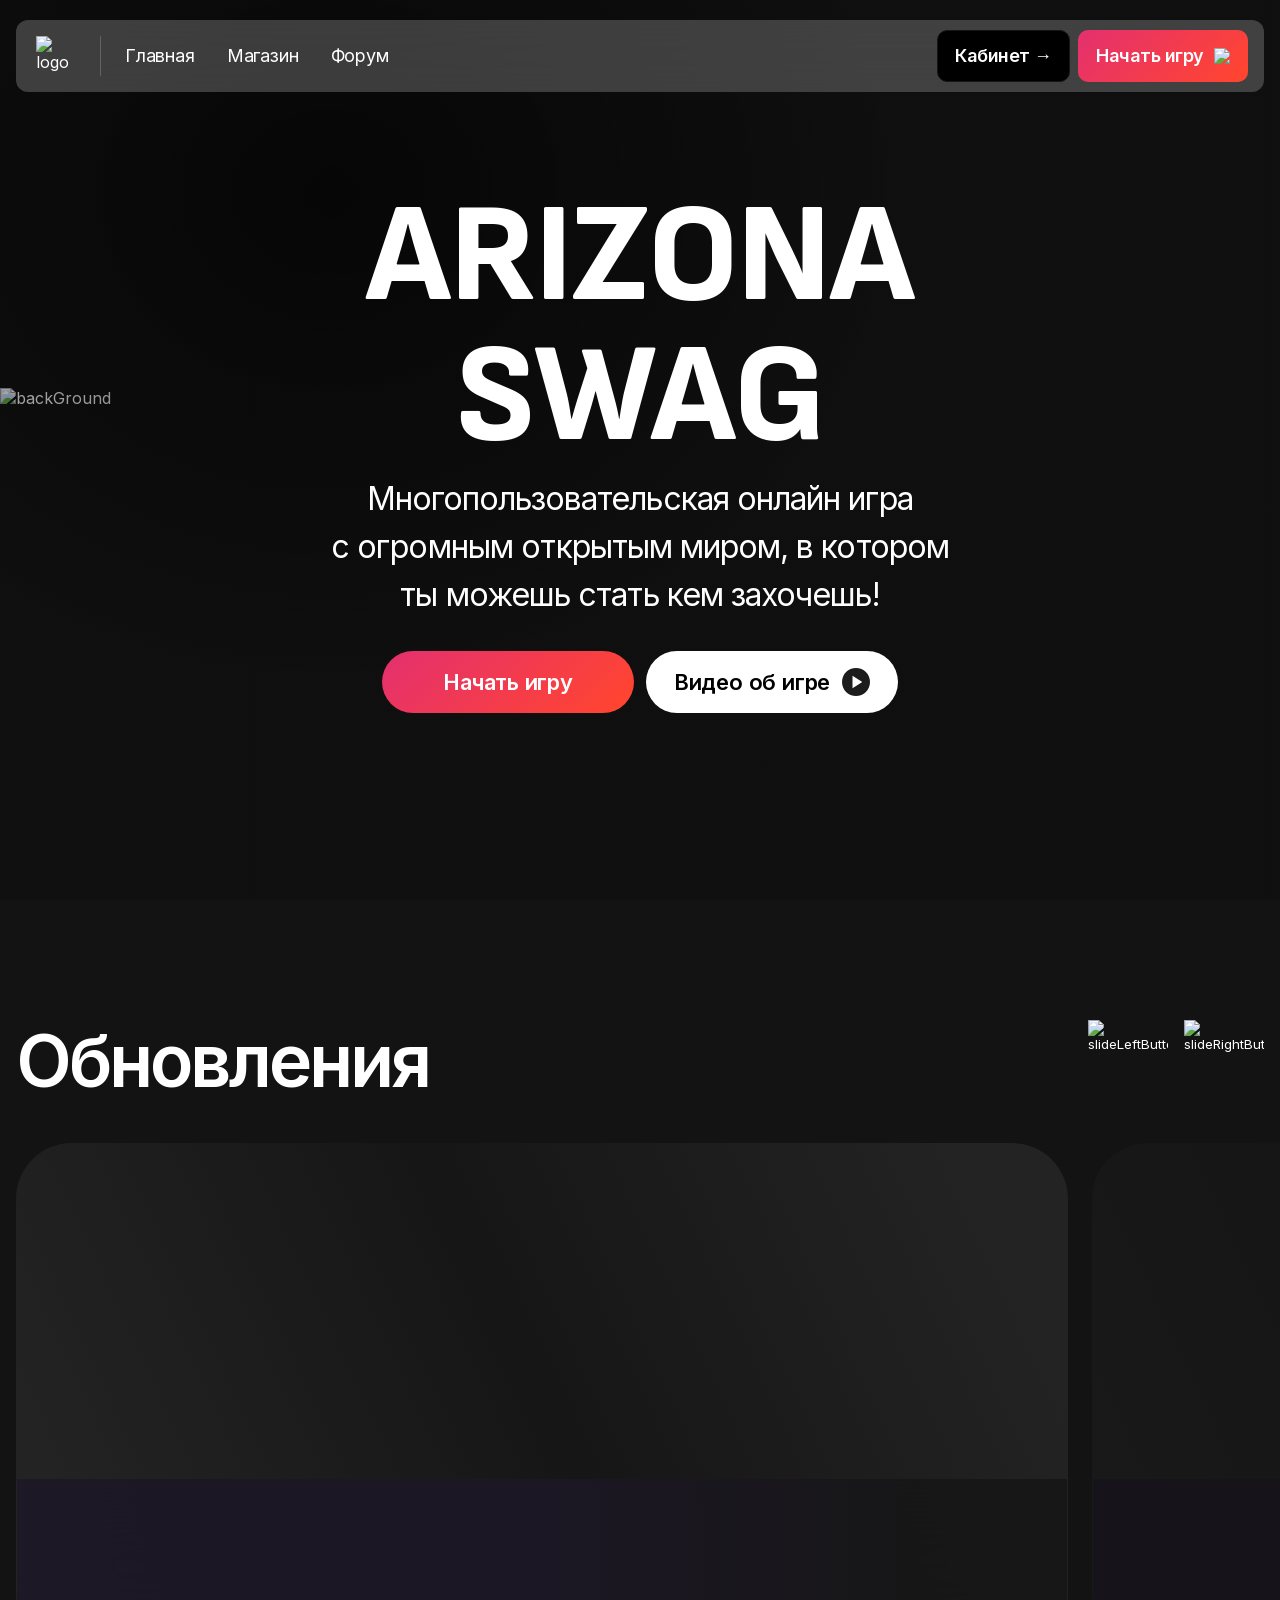
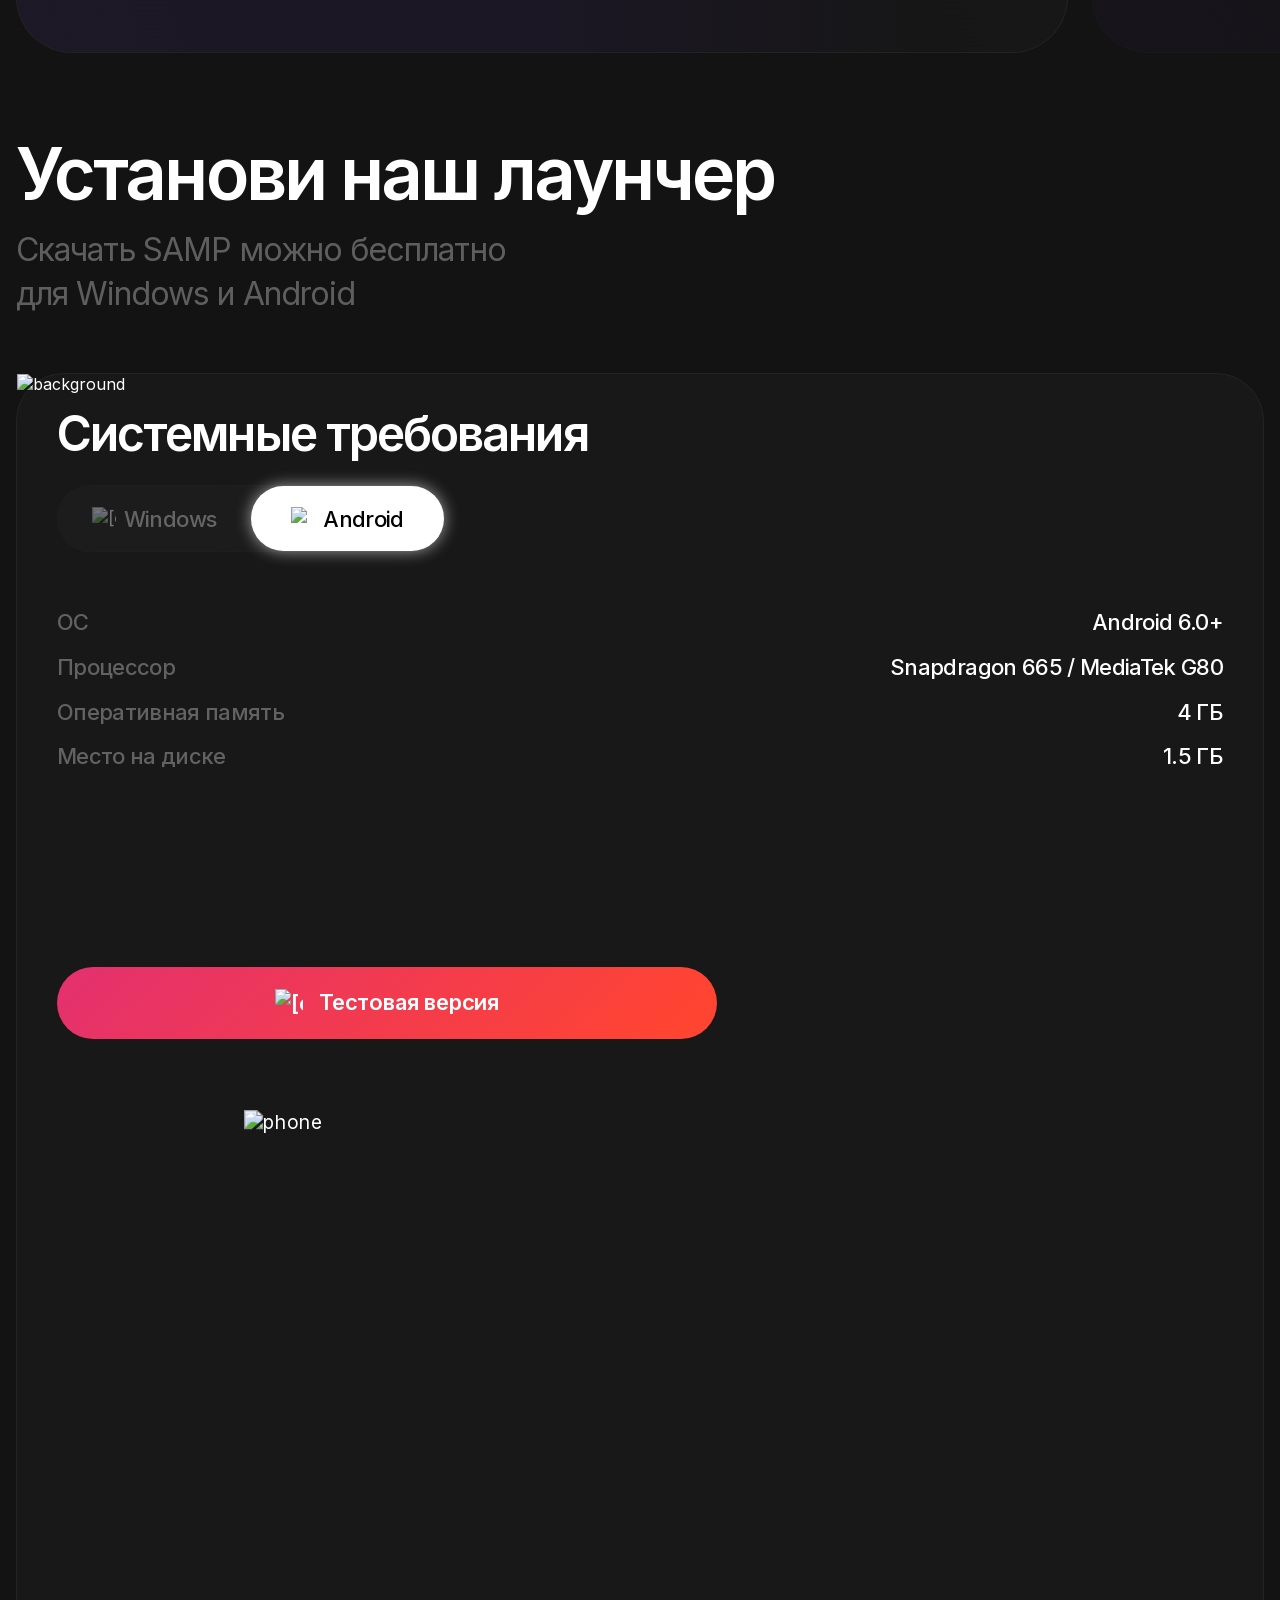
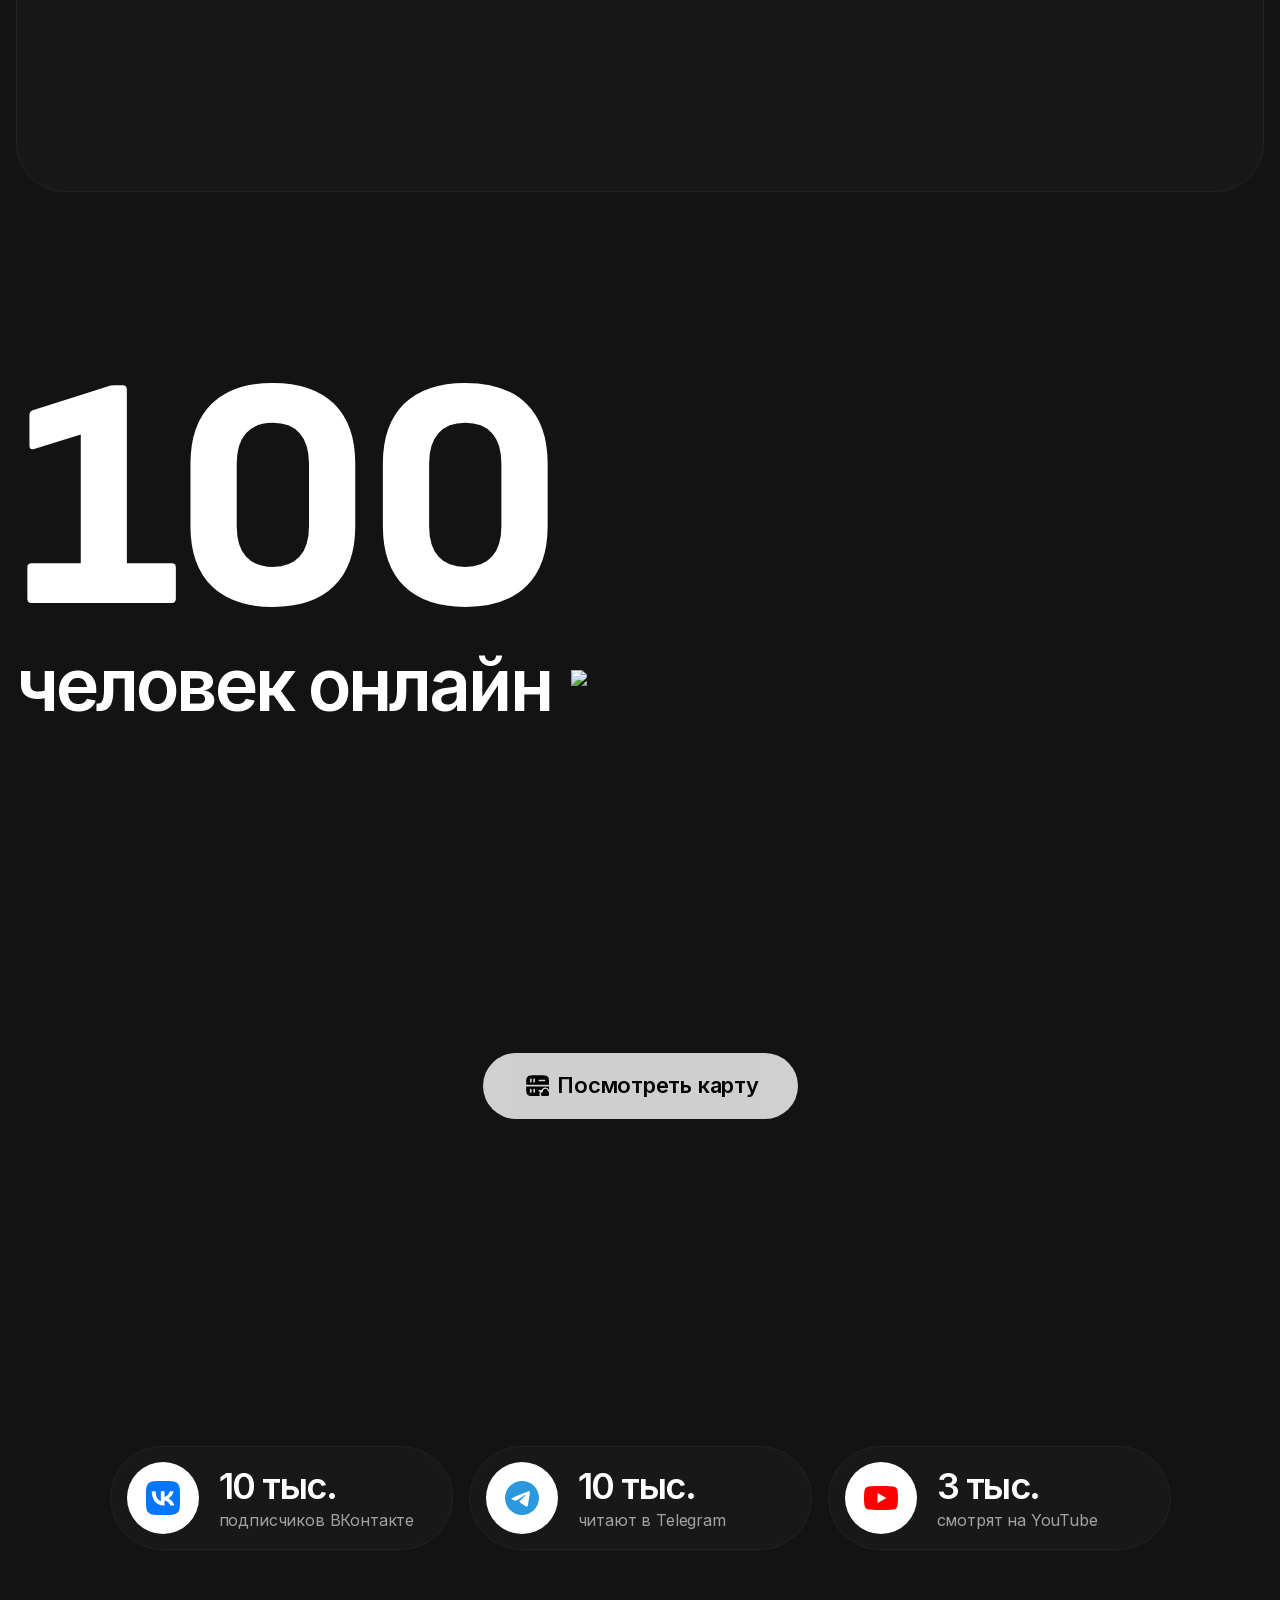
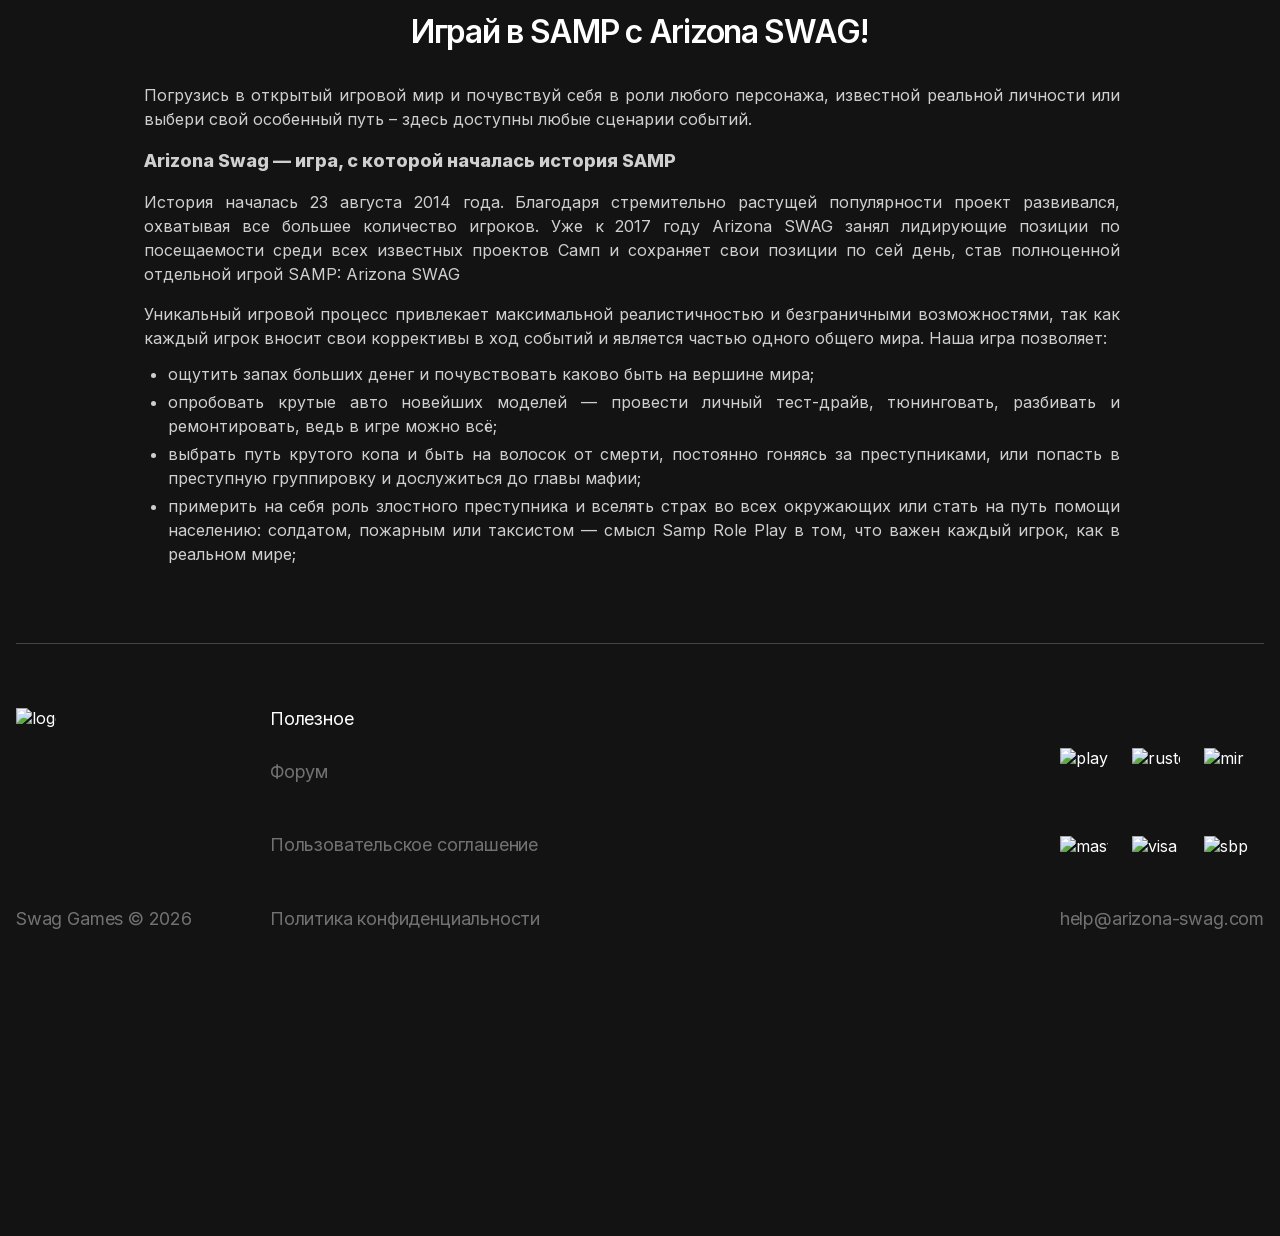
==== commit 6cb5b088: "Add files via upload" ====
--- a/index.html
+++ b/index.html
@@ -1 +1 @@
-﻿<!DOCTYPE html><html lang="ru"><head><meta charset="utf-8"><meta name="viewport" content="width=device-width, initial-scale=1"><link rel="preload" href="_next/static/media/21350d82a1f187e9-s.p.woff2" as="font" crossorigin="" type="font/woff2"><link rel="preload" href="_next/static/media/5a1635e34ffeab9b-s.p.woff2" as="font" crossorigin="" type="font/woff2"><link rel="preload" href="_next/static/media/825394e9faec38fd-s.p.woff2" as="font" crossorigin="" type="font/woff2"><link rel="preload" href="_next/static/media/860045e55157a73d-s.p.woff2" as="font" crossorigin="" type="font/woff2"><link rel="preload" href="_next/static/media/e3f162a101299082-s.p.woff2" as="font" crossorigin="" type="font/woff2"><link rel="preload" href="_next/static/media/e4af272ccee01ff0-s.p.woff2" as="font" crossorigin="" type="font/woff2"><link rel="stylesheet" href="_next/static/css/c70f0299ccb2ce37.css" data-precedence="next"><link rel="stylesheet" href="_next/static/css/f509135343a1ecae.css" data-precedence="next"><link rel="stylesheet" href="_next/static/css/c2c098692de29d27.css" data-precedence="next"><link rel="stylesheet" href="_next/static/css/2a33f8332aaf833e.css" data-precedence="next"><link rel="stylesheet" href="_next/static/css/b001787e53a3f4fa.css" data-precedence="next"><link rel="stylesheet" href="_next/static/css/bcca9487d49b7166.css" data-precedence="next"><link rel="preload" as="script" fetchpriority="low" href="_next/static/chunks/webpack-9db8835277ed0afe.js"><script src="_next/static/chunks/04e8f254-7a9a6b4d9f0330ff.js" async=""></script><script src="_next/static/chunks/835-6309b8b75720dc1e.js" async=""></script><script src="_next/static/chunks/main-app-ef0b899ed785db0d.js" async=""></script><script src="_next/static/chunks/254-e37d823c7eaa6b88.js" async=""></script><script src="_next/static/chunks/943-ac9e4d82fda8681b.js" async=""></script><script src="_next/static/chunks/57-32229e67ee68f732.js" async=""></script><script src="_next/static/chunks/549-8f6100d42958a3ee.js" async=""></script><script src="_next/static/chunks/112-530be174e3e5e516.js" async=""></script><script src="_next/static/chunks/238-bce190ae8ee6b41a.js" async=""></script><script src="_next/static/chunks/app/layout-f5f4bc846d8ce6e0.js" async=""></script><script src="_next/static/chunks/app/not-found-1fd2b1145e386094.js" async=""></script><script src="_next/static/chunks/app/page-f31b18c5adbc23fd.js" async=""></script><meta name="next-size-adjust" content=""><title>SAMP: Играй в GTA San Andreas Multiplayer на Arizona RP | 24/7 | На ПК и телефоне</title><meta name="description" content="Играй в GTA SAMP с самым большим русскоязычным комьюнити в GTA Online. Начни играть в GTA San Andreas по сети на Arizona RolePlay с телефона или ПК всего в пару кликов прямо сейчас!"><link rel="canonical" href="index.htm"><meta property="og:title" content="SAMP: Играй в GTA San Andreas Multiplayer на Arizona RP | 24/7 | На ПК и телефоне"><meta property="og:description" content="Играй в GTA SAMP с самым большим русскоязычным комьюнити в GTA Online. Начни играть в GTA San Andreas по сети на Arizona RolePlay с телефона или ПК всего в пару кликов прямо сейчас!"><meta property="og:url" content="https://arizona-swag.com"><meta property="og:site_name" content="Arizona RP SAMP"><meta name="twitter:card" content="summary"><meta name="twitter:title" content="SAMP: Играй в GTA San Andreas Multiplayer на Arizona RP | 24/7 | На ПК и телефоне"><meta name="twitter:description" content="Играй в GTA SAMP с самым большим русскоязычным комьюнити в GTA Online. Начни играть в GTA San Andreas по сети на Arizona RolePlay с телефона или ПК всего в пару кликов прямо сейчас!"><link rel="icon" href="favicon.ico" type="image/x-icon" sizes="16x16"><link rel="icon" href="favicon-32x32.png" sizes="32x32" type="image/png"><link rel="icon" href="favicon-16x16.png" sizes="16x16" type="image/png"><link rel="apple-touch-icon" href="apple-touch-icon.png"><script>document.querySelectorAll('body link[rel="icon"], body link[rel="apple-touch-icon"]').forEach(el => document.head.appendChild(el))</script><script src="_next/static/chunks/polyfills-42372ed130431b0a.js" nomodule=""></script></head><body><div class="popupLayout_layout__pwVxp popupLayout_hidden_layout__ei7c3"><div class="popupLayout_wrapper__fZsZ_"><div class="popupLayout_container__Bt9UC popupLayout_hidden__9ez_7 container_container__tKG80"></div></div></div><header class="header_header__XUtlY"><div class="container_container__tKG80"><section class="header_content__ZMu7c"><div class="header_start_game__lCExB"><button type="button" class="button_pink__lw0T5"><span>Начать игру</span><div class="button_icon__pxM_1"><img alt="[object Object]" loading="lazy" decoding="async" data-nimg="fill" style="position:absolute;height:100%;width:100%;left:0;top:0;right:0;bottom:0;object-fit:contain;color:transparent" src="_next/static/media/start_game.75f9533a63869cbd.svg"></div></button></div><div class="header_content_left___6dc9"><a class="logo_logo__w6US7" href="index.htm"><img alt="logo" loading="lazy" decoding="async" data-nimg="fill" style="position:absolute;height:100%;width:100%;left:0;top:0;right:0;bottom:0;color:transparent" src="_next/static/media/logo_icon.c39d536b.png"></a><figure class="header_divider__NA_x0"></figure><nav><ul class="header_menu__0hYfp menu_row__UCKvS"><li class="link_light__YUIX0 menu_border__wtwKa"><a href="index.htm">Главная</a></li><li class="link_light__YUIX0"><a href="/shop.html">Магазин</a></li><li class="link_light__YUIX0"><a href="https://forum.arizona-swag.com">Форум</a></li></ul></nav></div><button class="header_burger___45ep"><img alt="openBurgerIcon" loading="lazy" decoding="async" data-nimg="fill" style="position:absolute;height:100%;width:100%;left:0;top:0;right:0;bottom:0;object-fit:contain;color:transparent" src="_next/static/media/open_burger.d75cc0eda1098db9.svg"></button><div class="header_content_right__iM4Yx"><button type="button" class="button_black__1V_UY button_default__Ep00K" disabled=""><div class="button_loading__eD0CU"><div class="button_animate__L41eU"><div></div><div></div><div></div><div></div></div></div><span class="button_hidden__h5eyf"><span>Кабинет →</span></span></button><button type="button" class="header_button__XwRzd button_pink__lw0T5"><span>Начать игру</span><div class="button_icon__pxM_1"><img alt="[object Object]" loading="lazy" decoding="async" data-nimg="fill" style="position:absolute;height:100%;width:100%;left:0;top:0;right:0;bottom:0;object-fit:contain;color:transparent" src="_next/static/media/start_game.75f9533a63869cbd.svg"></div></button></div></section></div></header><main class="min-h-screen"><div class="Toastify"></div><div class="orderHashNotif_main__eWz2U"></div><div class="home_overflow__TgaVk"><section class="intro_intro__0_FsW"><div class="intro_content__qGah5"><h2 class="intro_title__h0OHL"><span>ARIZONA</span><span>SWAG</span></h2><p class="intro_subtitle____zx7"><span>Многопользовательская онлайн игра</span><span>с огромным открытым миром, в котором</span><span>ты можешь стать кем захочешь!</span></p><div class="intro_button_row__iKuoB"><button type="button" class="button_big_pink__Hwluk"><span>Начать игру</span></button><button type="button" class="button_big_white__UfsUs"><span>Видео об игре</span><div class="button_icon__pxM_1"><img alt="[object Object]" loading="lazy" decoding="async" data-nimg="fill" style="position:absolute;height:100%;width:100%;left:0;top:0;right:0;bottom:0;object-fit:contain;color:transparent" src="_next/static/media/play_video.68bb21e3200911a2.svg"></div></button></div></div><div class="intro_video_row__BP5zZ"><div class="intro_video_bg__k7fiA"></div><video playsinline="" autoplay="" muted="" loop="" preload="auto" class="intro_video__2pLVp"><source type="video/mp4" src="resource/web/arizona/video/web_1.mp4"></video></div></section><section class="updates_section__WDfFb"><img alt="backGround" loading="lazy" width="679" height="768" decoding="async" data-nimg="1" class="updates_bg__i_yP8" style="color:transparent" src="_next/static/media/background.5f6686ff.webp"><div class="updates_bg_mobile__Siyg9"><img alt="backGroundMobile" loading="lazy" decoding="async" data-nimg="fill" style="position:absolute;height:100%;width:100%;left:0;top:0;right:0;bottom:0;color:transparent" src="_next/static/media/background_mobile.2c8a2dca.webp"></div><div class="container_container__tKG80"><header class="updates_header__vp8XA"><h2 class="updates_title__TpEuu">Обновления</h2></header><div class="slider_slider__CFTQn"><ul class="slider_slider_row__Sva5G keen-slider slider_preloader_row__KXxLE"><li class="slider_slide__AkOHL slider_preloader__1zvnq slider_opacity__icYxR"><div class="preload_main__VfmU5"></div><div class="slider_slide_content__HfLZ4 slider_preloader_content__JEMaC"></div></li><li class="slider_slide__AkOHL slider_preloader__1zvnq"><div class="preload_main__VfmU5"></div><div class="slider_slide_content__HfLZ4 slider_preloader_content__JEMaC"></div></li></ul></div><div class="slider_slider_selectors__eST3K"><button><img alt="slideLeftButton" loading="lazy" decoding="async" data-nimg="fill" style="position:absolute;height:100%;width:100%;left:0;top:0;right:0;bottom:0;color:transparent" src="_next/static/media/slide_left.952f6b7b7b12dce4.svg"></button><button><img alt="slideRightButton" loading="lazy" decoding="async" data-nimg="fill" style="position:absolute;height:100%;width:100%;left:0;top:0;right:0;bottom:0;color:transparent" src="_next/static/media/slide_right.d63ee92d15da2fee.svg"></button></div></div></section><section class="launcher_section__w_c9c"><div class="container_container__tKG80"><header class="launcher_header___q6o6" id="how-to-play"><h2 id="how-to-play-trillogy">Установи наш лаунчер</h2><p>Скачать SAMP можно бесплатно<br> для Windows и Android</p></header><div class="launcher_content__gWL_v"><img alt="background" loading="lazy" decoding="async" data-nimg="fill" class="launcher_content_bg__BNheq" style="position:absolute;height:100%;width:100%;left:0;top:0;right:0;bottom:0;color:transparent" src="_next/static/media/background.5f6686ff.webp"><img alt="backgroundMobile" loading="lazy" decoding="async" data-nimg="fill" class="launcher_content_bg_mobile__KBJ_Z" style="position:absolute;height:100%;width:100%;left:0;top:0;right:0;bottom:0;color:transparent" src="_next/static/media/background_mobile.2c8a2dca.webp"><div class="launcher_content_left__BLlD5"><h3 class="launcher_content_header__RnZBh">Системные требования</h3><div class="launcher_buttons__G4lok"><button type="button" class="launcher_swipe_button__43wq0 button_tab_transparent__fqUIx"><span>Windows</span><div class="button_icon__pxM_1 launcher_op40__xSGfC"><img alt="[object Object]" loading="lazy" decoding="async" data-nimg="fill" style="position:absolute;height:100%;width:100%;left:0;top:0;right:0;bottom:0;object-fit:contain;color:transparent" src="_next/static/media/windows_gray.969c49bfe8ba6321.svg"></div></button><button type="button" class="launcher_swipe_button__43wq0 button_tab_transparent__fqUIx"><span>Android</span><div class="button_icon__pxM_1 launcher_op40__xSGfC"><img alt="[object Object]" loading="lazy" decoding="async" data-nimg="fill" style="position:absolute;height:100%;width:100%;left:0;top:0;right:0;bottom:0;object-fit:contain;color:transparent" src="_next/static/media/android_gray.f0e528bd985433b0.svg"></div></button><div class="launcher_swipe_main_button__UoZN5" style="transform:translateX(0%)"><button type="button" class="button_tab__OgUl2"><span>Windows</span><div class="button_icon__pxM_1"><img alt="[object Object]" loading="lazy" decoding="async" data-nimg="fill" style="position:absolute;height:100%;width:100%;left:0;top:0;right:0;bottom:0;object-fit:contain;color:transparent" src="_next/static/media/windows.449a892b4b7406f2.svg"></div></button></div></div><dl class="launcher_content_system__8Ow5j"><div><dt>ОС</dt><dd>Windows 10 (64 бит)</dd></div><div><dt>Процессор</dt><dd>Intel Core i5-6600K / AMD FX-6300</dd></div><div><dt>Оперативная память</dt><dd>6 ГБ</dd></div><div><dt>Видеокарта</dt><dd>От 2 ГБ. видеопамяти</dd></div><div><dt>Место на диске</dt><dd>12 ГБ</dd></div></dl><div class="launcher_downloads__QVVZO"><div class="launcher_android_row__22Hhq"><button type="button" class="launcher_dowload_apk__Ce7dS launcher_full_w__cJ5MT launcher_mt_auto_mobile__qdvtQ button_download_android__sFWQk"><span>Тестовая версия</span><div class="button_icon__pxM_1"><img alt="[object Object]" loading="lazy" decoding="async" data-nimg="fill" style="position:absolute;height:100%;width:100%;left:0;top:0;right:0;bottom:0;object-fit:contain;color:transparent" src="_next/static/media/start_game.75f9533a63869cbd.svg"></div></button></div><button type="button" class="launcher_transform_right__JO6lE launcher_transform_left__eEVCw launcher_mt_auto__emnY8 button_download_windows__dNCGs"><span>Скачать игру</span><div class="button_icon__pxM_1"><img alt="[object Object]" loading="lazy" decoding="async" data-nimg="fill" style="position:absolute;height:100%;width:100%;left:0;top:0;right:0;bottom:0;object-fit:contain;color:transparent" src="_next/static/media/start_game.75f9533a63869cbd.svg"></div></button></div></div><div class="launcher_content_right__k6ZjA"><div class="launcher_content_image_phone__lwpzh"><img alt="phone" loading="lazy" decoding="async" data-nimg="fill" style="position:absolute;height:100%;width:100%;left:0;top:0;right:0;bottom:0;color:transparent" src="resource/web/arizona/images/phone1.png"></div><div class="launcher_content_image_laptop__oNmTd"><img alt="laptop" loading="lazy" decoding="async" data-nimg="fill" style="position:absolute;height:100%;width:100%;left:0;top:0;right:0;bottom:0;color:transparent" src="resource/web/arizona/images/laptop2.png"></div></div></div></div></section><section class="online_section__9o7TS"><div class="container_container__tKG80"><h2 class="online_title_hidden__9217T">Онлайн</h2><h3 class="online_title__7EqXo">100</h3><div class="online_content__Oa_bb"><div class="liveMap_map__mpKzl"><div class="liveMap_row__d4PNX"></div><img alt="map" loading="lazy" decoding="async" data-nimg="fill" style="position:absolute;height:100%;width:100%;left:0;top:0;right:0;bottom:0;color:transparent" src="resource/web/arizona/images/map.webp"></div><div class="online_content_subtitle__ZOUxa">человек онлайн <img alt="online" loading="lazy" width="30" height="30" decoding="async" data-nimg="1" style="color:transparent" src="_next/static/media/online.f7a4bebed4bd2c53.svg"></div><div class="online_content_map__Rhzet"><ul class="online_content_server_wrapper__PSgSr"><li class="link_light__YUIX0 online_content_server__2BnxY"><a href="maps.html"><div></div>Посмотреть карту</a></li></ul></div><ul class="online_content_social__K6F7M"><li><a target="_blank" class="socialLink_section__k_0rC" href="https://vk.com/arz_swag"><div class="socialLink_vk__7pZWl"><svg width="48" height="48" viewbox="0 0 48 48" fill="none" xmlns="https://vk.com/arz_swag"><path d="M18.978 0.00795276L20.436 0.00195312H27.564L29.024 0.00795276L30.852 0.0279515L31.718 0.0419507L32.554 0.0639494L33.36 0.0919477L34.136 0.123946L34.884 0.165943L35.604 0.21594L36.294 0.275936L36.96 0.341932C40.44 0.733909 42.826 1.57386 44.626 3.37375C46.426 5.17364 47.266 7.55749 47.658 11.0393L47.726 11.7052L47.784 12.3972L47.834 13.1172L47.874 13.8631L47.924 15.039L47.948 15.859L47.974 17.1469L47.992 18.9768L48 20.9367L47.998 27.5623L47.992 29.0222L47.972 30.8501L47.958 31.716L47.936 32.552L47.908 33.3579L47.876 34.1339L47.834 34.8818L47.784 35.6018L47.724 36.2917L47.658 36.9577C47.266 40.4375 46.426 42.8233 44.626 44.6232C42.826 46.4231 40.442 47.2631 36.96 47.6551L36.294 47.7231L35.602 47.781L34.882 47.831L34.136 47.871L32.96 47.921L32.14 47.945L30.852 47.971L29.022 47.989L27.062 47.997L20.436 47.995L18.976 47.989L17.148 47.969L16.282 47.955L15.446 47.933L14.64 47.905L13.864 47.873L13.116 47.831L12.396 47.781L11.706 47.7211L11.04 47.6551C7.56 47.2631 5.174 46.4231 3.374 44.6232C1.574 42.8233 0.734 40.4395 0.342 36.9577L0.274 36.2917L0.216 35.5998L0.166 34.8798L0.126 34.1339L0.076 32.958L0.052 32.138L0.026 30.8501L0.008 29.0202L0 27.0603L0.002 20.4347L0.008 18.9748L0.028 17.1469L0.042 16.281L0.064 15.445L0.092 14.6391L0.124 13.8631L0.166 13.1152L0.216 12.3952L0.276 11.7052L0.342 11.0393C0.734 7.55949 1.574 5.17364 3.374 3.37375C5.174 1.57386 7.558 0.733909 11.04 0.341932L11.706 0.273937L12.398 0.21594L13.118 0.165943L13.864 0.125946L15.04 0.0759486L15.86 0.0519501L17.148 0.0259517L18.978 0.00795276ZM13.58 14.5991H8.1C8.36 27.0783 14.6 34.5779 25.54 34.5779H26.16V27.4383C30.18 27.8383 33.22 30.7781 34.44 34.5779H40.12C38.56 28.8982 34.46 25.7584 31.9 24.5585C34.46 23.0785 38.06 19.4788 38.92 14.5991H33.76C32.64 18.5588 29.32 22.1586 26.16 22.4986V14.5991H21V28.4382C17.8 27.6383 13.76 23.7585 13.58 14.5991Z" fill="#0277FC"></path></svg></div><div class="socialLink_content__UG0CA"><span class="socialLink_title__rI77R">10 тыс.</span><span class="socialLink_subTitle__Yp2KE">подписчиков ВКонтакте</span></div></a></li><li><a target="_blank" class="socialLink_section__k_0rC" href="https://t.me/arz_swag"><div class="socialLink_telegramm__MGlkP"><svg width="48" height="48" viewbox="0 0 48 48" fill="none" xmlns="http://www.w3.org/2000/svg"><path d="M23.888 6.53294e-05C17.5422 0.0296774 11.4665 2.57115 6.98979 7.06855C2.51311 11.5659 -6.90981e-05 17.6532 1.42487e-09 23.9986C1.42488e-09 30.3634 2.52856 36.4675 7.02944 40.9681C11.5303 45.4687 17.6348 47.9971 24 47.9971C30.3652 47.9971 36.4697 45.4687 40.9706 40.9681C45.4714 36.4675 48 30.3634 48 23.9986C48 17.6338 45.4714 11.5297 40.9706 7.02908C36.4697 2.52848 30.3652 6.53294e-05 24 6.53294e-05C23.9627 -2.17765e-05 23.9253 -2.17765e-05 23.888 6.53294e-05ZM33.812 14.4472C34.012 14.4432 34.454 14.4932 34.742 14.7272C34.9334 14.8934 35.0554 15.1253 35.084 15.3771C35.116 15.5631 35.156 15.9891 35.124 16.3211C34.764 20.1168 33.2 29.3243 32.404 33.574C32.068 35.3739 31.406 35.9759 30.764 36.0339C29.372 36.1639 28.314 35.1139 26.964 34.23C24.852 32.8441 23.658 31.9821 21.608 30.6302C19.238 29.0703 20.774 28.2104 22.124 26.8104C22.478 26.4425 28.618 20.8568 28.738 20.3508C28.752 20.2868 28.766 20.0508 28.626 19.9269C28.486 19.8029 28.278 19.8449 28.128 19.8789C27.916 19.9269 24.542 22.1587 18.006 26.5684C17.046 27.2284 16.18 27.5484 15.402 27.5284C14.546 27.5124 12.898 27.0464 11.672 26.6484C10.168 26.1585 8.974 25.9005 9.078 25.0705C9.132 24.6386 9.728 24.1966 10.864 23.7446C17.86 20.6968 22.524 18.6869 24.86 17.717C31.524 14.9452 32.91 14.4632 33.812 14.4472Z" fill="#2B98DD"></path></svg></div><div class="socialLink_content__UG0CA"><span class="socialLink_title__rI77R">10 тыс.</span><span class="socialLink_subTitle__Yp2KE">читают в Telegram</span></div></a></li><li><a target="_blank" class="socialLink_section__k_0rC" href="https://youtube.com/@beesly_sg"><div class="socialLink_youtube__M2BN8"><svg width="48" height="48" viewbox="0 0 48 48" fill="none" xmlns="http://www.w3.org/2000/svg"><path d="M46.996 12.371C46.7248 11.3496 46.19 10.4174 45.4452 9.66773C44.7004 8.91802 43.7716 8.37716 42.752 8.09929C39.01 7.08936 24 7.08936 24 7.08936C24 7.08936 8.99 7.08936 5.246 8.09929C4.22682 8.37765 3.29859 8.91871 2.55416 9.66836C1.80972 10.418 1.27518 11.35 1.004 12.371C0 16.1388 0 23.9983 0 23.9983C0 23.9983 0 31.8578 1.004 35.6256C1.27517 36.647 1.80995 37.5792 2.55478 38.3289C3.29961 39.0786 4.22836 39.6195 5.248 39.8974C8.99 40.9073 24 40.9073 24 40.9073C24 40.9073 39.01 40.9073 42.754 39.8974C43.7737 39.6197 44.7026 39.0789 45.4474 38.3291C46.1923 37.5794 46.727 36.6471 46.998 35.6256C48 31.8578 48 23.9983 48 23.9983C48 23.9983 48 16.1388 46.996 12.371ZM19.09 31.1339V16.8628L31.636 23.9983L19.09 31.1339Z" fill="#FF0000"></path></svg></div><div class="socialLink_content__UG0CA"><span class="socialLink_title__rI77R">3 тыс.</span><span class="socialLink_subTitle__Yp2KE">смотрят на YouTube</span></div></a></li></ul></div></div></section><section class="description_section__2wtJ0"><div class="container_container__tKG80"><header class="description_header__YKFm7"><h1 class="description_title__IgtjE">Играй в SAMP с<br class="description_divider__5X5kr"> Arizona SWAG!</h1></header><ul class="description_content__dL8SW"><li class="description_item__0JghK"><span class="description_text__7vJ_2">Погрузись в открытый игровой мир и почувствуй себя в роли любого персонажа, известной реальной личности или выбери свой особенный путь – здесь доступны любые сценарии событий.</span></li><li class="description_item__0JghK description_item_bold__3irsJ"><span class="description_text__7vJ_2">Arizona Swag — игра, с которой началась история SAMP</span></li><li class="description_item__0JghK"><span class="description_text__7vJ_2">История началась 23 августа 2014 года. Благодаря стремительно растущей популярности проект развивался, охватывая все большее количество игроков. Уже к 2017 году Arizona SWAG занял лидирующие позиции по посещаемости среди всех известных проектов Самп и сохраняет свои позиции по сей день, став полноценной отдельной игрой SAMP: Arizona SWAG</span></li><li class="description_item__0JghK"><span class="description_text__7vJ_2">Уникальный игровой процесс привлекает максимальной реалистичностью и безграничными возможностями, так как каждый игрок вносит свои коррективы в ход событий и является частью одного общего мира. Наша игра позволяет:</span><ul class="description_item_list__Tgb00"><li>ощутить запах больших денег и почувствовать каково быть на вершине мира;</li><li>опробовать крутые авто новейших моделей — провести личный тест-драйв, тюнинговать, разбивать и ремонтировать, ведь в игре можно всё;</li><li>выбрать путь крутого копа и быть на волосок от смерти, постоянно гоняясь за преступниками, или попасть в преступную группировку и дослужиться до главы мафии;</li><li>примерить на себя роль злостного преступника и вселять страх во всех окружающих или стать на путь помощи населению: солдатом, пожарным или таксистом — смысл Samp Role Play в том, что важен каждый игрок, как в реальном мире;</li><li>множество игровых событий, миссий, квестов, бизнесов и развлечений на любой вкус с полным погружением в специфическую атмосферу реально-виртуального мира.</li></ul></li><li class="description_item__0JghK"><span class="description_text__7vJ_2">Играй в San Andreas Multiplayer любым удобным способом, включая мобильный телефон – теперь ты будешь на связи с любимой игрой и друзьями всегда и везде. Мы ценим комфорт наших игроков, поэтому обеспечили полную синхронизацию между ПК и мобильной версией игры. SAMP Mobile успешно прошел тестирование и дает возможность оценить все преимущества такого формата. Для установки потребуется любой смартфон с операционной системой Android 7.0 и выше.</span></li><li class="description_item__0JghK description_item_bold__3irsJ"><span class="description_text__7vJ_2">SAMP Лаунчер: все преимущества в одной программе</span></li><li class="description_item__0JghK"><span class="description_text__7vJ_2">Самп лаунчер поможет быстро запустить игру с любого устройства, всего в пару кликов. После установки и запуска просто следуйте инструкциям на экране и через пару минут вы будете готовы играть. Скачать samp для мобильного устройства можно в Google Play. Приложение Arizona SWAG бесплатное и поддерживает автоматические обновления!</span></li><li class="description_item__0JghK"><span class="description_text__7vJ_2">Мобильная версия значительно расширяет твои возможности. Играй из любого места: в перерывах между учебой, во время поездки в транспорте, на улице, на отдыхе, во время длительного ожидания или любой другой ситуации, когда нет желания или возможности сесть за стационарный ПК для игры.</span></li><li class="description_item__0JghK"><span class="description_text__7vJ_2">Чтобы начать играть в Arizona SWAG, потребуется выполнить простые действия:</span><ul class="description_item_list__Tgb00"><li>Нажать на кнопку «Начать играть» на сайте и установить Лаунчер;</li><li>Для запуска игры на ПК потребуется кликнуть по ярлыку лаунчера, ввести nickname и начать игру;</li><li>На мобильном устройстве запуск игры при помощи лаунчера аналогичный.</li></ul></li></ul></div></section></div><!--$--><!--/$--><!--$--><!--/$--></main><footer class="footer_footer__WFj4n"><img alt="footerBg" loading="lazy" width="3456" height="893" decoding="async" data-nimg="1" class="footer_bg__KPIA3" style="color:transparent" src="_next/static/media/footer_bg.4e632182.png"><img alt="footerBgMobile" loading="lazy" width="375" height="703" decoding="async" data-nimg="1" class="footer_bg_mobile__m1ykl" style="color:transparent" src="_next/static/media/footer_bg_mobile.ec830f91.png"><div class="footer_container__Xa_IA container_container__tKG80"><div class="footer_left_side__TjrjQ"><figure class="footer_logo__AicGW"><a class="logo_logo__w6US7" href="index.htm"><img alt="logo" loading="lazy" decoding="async" data-nimg="fill" style="position:absolute;height:100%;width:100%;left:0;top:0;right:0;bottom:0;color:transparent" src="_next/static/media/logo_icon.c39d536b.png"></a><p class="footer_sign__w1mEc">Swag Games © <!-- -->2025</p></figure><div class="footer_nav_list__x_mrf"><div class="footer_nav_list_item__OogCk"><p class="footer_nav_list_title__gXJkx">Полезное</p><ul class="footer_space__hyXkm menu_column__c9mrl"><li class="link_dark__UcIW3"><a href="https://forum.arizona-swag.com">Форум</a></li><li class="link_dark__UcIW3"><a href="document/terms.html">Пользовательское соглашение</a></li><li class="link_dark__UcIW3"><a href="document/policy.html">Политика конфиденциальности</a></li></ul></div></div></div><div class="footer_right_side__8umwq"><div class="footer_payments__CZBWK footer_payments_markets__K5hWz"><img alt="playMarket" loading="lazy" width="28" height="29" decoding="async" data-nimg="1" style="color:transparent" src="_next/static/media/play_market.9d4c53aa7bf25912.svg"><img alt="rustore" loading="lazy" width="800" height="800" decoding="async" data-nimg="1" style="color:transparent" src="_next/static/media/rustore.f4f4af557990b179.svg"><img alt="mir" loading="lazy" width="1174" height="408" decoding="async" data-nimg="1" style="color:transparent" src="_next/static/media/mir.e08ce5b5a8881912.svg"></div><div class="footer_payments__CZBWK"><img alt="mastercard" loading="lazy" width="1000" height="1000" decoding="async" data-nimg="1" style="color:transparent" src="_next/static/media/mastercard.884fe7c8a6dd2686.svg"><img alt="visa" loading="lazy" width="660" height="660" decoding="async" data-nimg="1" style="color:transparent" src="_next/static/media/visa.df74a61e0c43bb0c.svg"><img alt="sbp" loading="lazy" width="1180" height="589" decoding="async" data-nimg="1" style="color:transparent" src="_next/static/media/sbp.26540832e6ebebc4.svg"></div><a class="footer_support__IuIvo" href="mailto:help@arizona-swag.com">help@arizona-swag.com</a></div></div></footer><div id="cf-turnstile" class="turnstile_main__DVy_i"></div><script src="_next/static/chunks/webpack-9db8835277ed0afe.js" async=""></script><script>(self.__next_f=self.__next_f||[]).push([0])</script><script>self.__next_f.push([1,"1:\"$Sreact.fragment\"\n2:I[30677,[\"254\",\"static/chunks/254-e37d823c7eaa6b88.js\",\"943\",\"static/chunks/943-ac9e4d82fda8681b.js\",\"57\",\"static/chunks/57-32229e67ee68f732.js\",\"549\",\"static/chunks/549-8f6100d42958a3ee.js\",\"112\",\"static/chunks/112-530be174e3e5e516.js\",\"238\",\"static/chunks/238-bce190ae8ee6b41a.js\",\"177\",\"static/chunks/app/layout-f5f4bc846d8ce6e0.js\"],\"PopupLayout\"]\n3:I[10768,[\"254\",\"static/chunks/254-e37d823c7eaa6b88.js\",\"943\",\"static/chunks/943-ac9e4d82fda8681b.js\",\"57\",\"static/chunks/57-32229e67ee68f732.js\",\"549\",\"static/chunks/549-8f6100d42958a3ee.js\",\"112\",\"static/chunks/112-530be174e3e5e516.js\",\"238\",\"static/chunks/238-bce190ae8ee6b41a.js\",\"177\",\"static/chunks/app/layout-f5f4bc846d8ce6e0.js\"],\"QueryClientProvider\"]\n4:I[1228,[\"254\",\"static/chunks/254-e37d823c7eaa6b88.js\",\"943\",\"static/chunks/943-ac9e4d82fda8681b.js\",\"57\",\"static/chunks/57-32229e67ee68f732.js\",\"549\",\"static/chunks/549-8f6100d42958a3ee.js\",\"112\",\"static/chunks/112-530be174e3e5e516.js\",\"238\",\"static/chunks/238-bce190ae8ee6b41a.js\",\"177\",\"static/chunks/app/layout-f5f4bc846d8ce6e0.js\"],\"TurnstileProvider\"]\n5:I[79774,[\"254\",\"static/chunks/254-e37d823c7eaa6b88.js\",\"943\",\"static/chunks/943-ac9e4d82fda8681b.js\",\"57\",\"static/chunks/57-32229e67ee68f732.js\",\"549\",\"static/chunks/549-8f6100d42958a3ee.js\",\"112\",\"static/chunks/112-530be174e3e5e516.js\",\"238\",\"static/chunks/238-bce190ae8ee6b41a.js\",\"177\",\"static/chunks/app/layout-f5f4bc846d8ce6e0.js\"],\"PopupProvider\"]\n6:I[22150,[\"254\",\"static/chunks/254-e37d823c7eaa6b88.js\",\"943\",\"static/chunks/943-ac9e4d82fda8681b.js\",\"57\",\"static/chunks/57-32229e67ee68f732.js\",\"549\",\"static/chunks/549-8f6100d42958a3ee.js\",\"112\",\"static/chunks/112-530be174e3e5e516.js\",\"238\",\"static/chunks/238-bce190ae8ee6b41a.js\",\"177\",\"static/chunks/app/layout-f5f4bc846d8ce6e0.js\"],\"Header\"]\n7:I[13219,[\"254\",\"static/chunks/254-e37d823c7eaa6b88.js\",\"943\",\"static/chunks/943-ac9e4d82fda8681b.js\",\"57\",\"static/chunks/57-32229e67ee68f732.js\",\"549\",\"static/chunks/549-8f6100d42958a3ee.js\",\"112\",\"static/chunks/112-530be174e3e5e516.js\",\"238\",\"s"])</script><script>self.__next_f.push([1,"tatic/chunks/238-bce190ae8ee6b41a.js\",\"177\",\"static/chunks/app/layout-f5f4bc846d8ce6e0.js\"],\"ToastContainer\"]\n8:I[29723,[\"254\",\"static/chunks/254-e37d823c7eaa6b88.js\",\"943\",\"static/chunks/943-ac9e4d82fda8681b.js\",\"57\",\"static/chunks/57-32229e67ee68f732.js\",\"549\",\"static/chunks/549-8f6100d42958a3ee.js\",\"112\",\"static/chunks/112-530be174e3e5e516.js\",\"238\",\"static/chunks/238-bce190ae8ee6b41a.js\",\"177\",\"static/chunks/app/layout-f5f4bc846d8ce6e0.js\"],\"OrderHashNotify\"]\n9:I[64104,[],\"\"]\na:I[77822,[],\"\"]\nb:I[99818,[\"345\",\"static/chunks/app/not-found-1fd2b1145e386094.js\"],\"default\"]\nc:I[87778,[\"254\",\"static/chunks/254-e37d823c7eaa6b88.js\",\"943\",\"static/chunks/943-ac9e4d82fda8681b.js\",\"57\",\"static/chunks/57-32229e67ee68f732.js\",\"549\",\"static/chunks/549-8f6100d42958a3ee.js\",\"112\",\"static/chunks/112-530be174e3e5e516.js\",\"238\",\"static/chunks/238-bce190ae8ee6b41a.js\",\"177\",\"static/chunks/app/layout-f5f4bc846d8ce6e0.js\"],\"Footer\"]\nd:I[57948,[\"254\",\"static/chunks/254-e37d823c7eaa6b88.js\",\"943\",\"static/chunks/943-ac9e4d82fda8681b.js\",\"238\",\"static/chunks/238-bce190ae8ee6b41a.js\",\"974\",\"static/chunks/app/page-f31b18c5adbc23fd.js\"],\"Intro\"]\ne:I[99298,[\"254\",\"static/chunks/254-e37d823c7eaa6b88.js\",\"943\",\"static/chunks/943-ac9e4d82fda8681b.js\",\"238\",\"static/chunks/238-bce190ae8ee6b41a.js\",\"974\",\"static/chunks/app/page-f31b18c5adbc23fd.js\"],\"Updates\"]\nf:I[70902,[\"254\",\"static/chunks/254-e37d823c7eaa6b88.js\",\"943\",\"static/chunks/943-ac9e4d82fda8681b.js\",\"238\",\"static/chunks/238-bce190ae8ee6b41a.js\",\"974\",\"static/chunks/app/page-f31b18c5adbc23fd.js\"],\"Launcher\"]\n10:I[83966,[\"254\",\"static/chunks/254-e37d823c7eaa6b88.js\",\"943\",\"static/chunks/943-ac9e4d82fda8681b.js\",\"238\",\"static/chunks/238-bce190ae8ee6b41a.js\",\"974\",\"static/chunks/app/page-f31b18c5adbc23fd.js\"],\"Online\"]\n11:I[46009,[\"254\",\"static/chunks/254-e37d823c7eaa6b88.js\",\"943\",\"static/chunks/943-ac9e4d82fda8681b.js\",\"238\",\"static/chunks/238-bce190ae8ee6b41a.js\",\"974\",\"static/chunks/app/page-f31b18c5adbc23fd.js\"],\"Description\"]\n12:I[6504,[],\"MetadataBoundary\"]\n14:I[6504,[],\"OutletB"])</script><script>self.__next_f.push([1,"oundary\"]\n17:I[94384,[],\"AsyncMetadataOutlet\"]\n19:I[6504,[],\"ViewportBoundary\"]\n1b:I[94199,[],\"\"]\n:HL[\"https://cdn.arizona-swag.com/_next/static/media/21350d82a1f187e9-s.p.woff2\",\"font\",{\"crossOrigin\":\"\",\"type\":\"font/woff2\"}]\n:HL[\"https://cdn.arizona-swag.com/_next/static/media/5a1635e34ffeab9b-s.p.woff2\",\"font\",{\"crossOrigin\":\"\",\"type\":\"font/woff2\"}]\n:HL[\"https://cdn.arizona-swag.com/_next/static/media/825394e9faec38fd-s.p.woff2\",\"font\",{\"crossOrigin\":\"\",\"type\":\"font/woff2\"}]\n:HL[\"https://cdn.arizona-swag.com/_next/static/media/860045e55157a73d-s.p.woff2\",\"font\",{\"crossOrigin\":\"\",\"type\":\"font/woff2\"}]\n:HL[\"https://cdn.arizona-swag.com/_next/static/media/e3f162a101299082-s.p.woff2\",\"font\",{\"crossOrigin\":\"\",\"type\":\"font/woff2\"}]\n:HL[\"https://cdn.arizona-swag.com/_next/static/media/e4af272ccee01ff0-s.p.woff2\",\"font\",{\"crossOrigin\":\"\",\"type\":\"font/woff2\"}]\n:HL[\"https://cdn.arizona-swag.com/_next/static/css/c70f0299ccb2ce37.css\",\"style\"]\n:HL[\"https://cdn.arizona-swag.com/_next/static/css/f509135343a1ecae.css\",\"style\"]\n:HL[\"https://cdn.arizona-swag.com/_next/static/css/c2c098692de29d27.css\",\"style\"]\n:HL[\"https://cdn.arizona-swag.com/_next/static/css/2a33f8332aaf833e.css\",\"style\"]\n:HL[\"https://cdn.arizona-swag.com/_next/static/css/b001787e53a3f4fa.css\",\"style\"]\n:HL[\"https://cdn.arizona-swag.com/_next/static/css/bcca9487d49b7166.css\",\"style\"]\n"])</script><script>self.__next_f.push([1,"0:{\"P\":null,\"b\":\"gJqQJXWy3Go32w09etviv\",\"p\":\"https://cdn.arizona-swag.com\",\"c\":[\"\",\"\"],\"i\":false,\"f\":[[[\"\",{\"children\":[\"__PAGE__\",{}]},\"$undefined\",\"$undefined\",true],[\"\",[\"$\",\"$1\",\"c\",{\"children\":[[[\"$\",\"link\",\"0\",{\"rel\":\"stylesheet\",\"href\":\"https://cdn.arizona-swag.com/_next/static/css/c70f0299ccb2ce37.css\",\"precedence\":\"next\",\"crossOrigin\":\"$undefined\",\"nonce\":\"$undefined\"}],[\"$\",\"link\",\"1\",{\"rel\":\"stylesheet\",\"href\":\"https://cdn.arizona-swag.com/_next/static/css/f509135343a1ecae.css\",\"precedence\":\"next\",\"crossOrigin\":\"$undefined\",\"nonce\":\"$undefined\"}],[\"$\",\"link\",\"2\",{\"rel\":\"stylesheet\",\"href\":\"https://cdn.arizona-swag.com/_next/static/css/c2c098692de29d27.css\",\"precedence\":\"next\",\"crossOrigin\":\"$undefined\",\"nonce\":\"$undefined\"}],[\"$\",\"link\",\"3\",{\"rel\":\"stylesheet\",\"href\":\"https://cdn.arizona-swag.com/_next/static/css/2a33f8332aaf833e.css\",\"precedence\":\"next\",\"crossOrigin\":\"$undefined\",\"nonce\":\"$undefined\"}],[\"$\",\"link\",\"4\",{\"rel\":\"stylesheet\",\"href\":\"https://cdn.arizona-swag.com/_next/static/css/b001787e53a3f4fa.css\",\"precedence\":\"next\",\"crossOrigin\":\"$undefined\",\"nonce\":\"$undefined\"}]],[\"$\",\"html\",null,{\"lang\":\"ru\",\"children\":[\"$\",\"body\",null,{\"children\":[[\"$\",\"$L2\",null,{}],[\"$\",\"$L3\",null,{\"children\":[\"$\",\"$L4\",null,{\"siteKey\":\"$undefined\",\"children\":[\"$\",\"$L5\",null,{\"children\":[[\"$\",\"$L6\",null,{}],[\"$\",\"main\",null,{\"className\":\"min-h-screen\",\"children\":[[\"$\",\"$L7\",null,{}],[\"$\",\"$L8\",null,{}],[\"$\",\"$L9\",null,{\"parallelRouterKey\":\"children\",\"error\":\"$undefined\",\"errorStyles\":\"$undefined\",\"errorScripts\":\"$undefined\",\"template\":[\"$\",\"$La\",null,{}],\"templateStyles\":\"$undefined\",\"templateScripts\":\"$undefined\",\"notFound\":[[\"$\",\"$Lb\",null,{}],[]],\"forbidden\":\"$undefined\",\"unauthorized\":\"$undefined\"}]]}],[\"$\",\"$Lc\",null,{}]]}]}]}]]}]}]]}],{\"children\":[\"__PAGE__\",[\"$\",\"$1\",\"c\",{\"children\":[[\"$\",\"div\",null,{\"className\":\"home_overflow__TgaVk\",\"children\":[[\"$\",\"$Ld\",null,{}],[\"$\",\"$Le\",null,{}],[\"$\",\"$Lf\",null,{}],[\"$\",\"$L10\",null,{}],[\"$\",\"$L11\",null,{}]]}],[\"$\",\"$L12\",null,{\"children\":\"$L13\"}],[[\"$\",\"link\",\"0\",{\"rel\":\"stylesheet\",\"href\":\"https://cdn.arizona-swag.com/_next/static/css/bcca9487d49b7166.css\",\"precedence\":\"next\",\"crossOrigin\":\"$undefined\",\"nonce\":\"$undefined\"}]],[\"$\",\"$L14\",null,{\"children\":[\"$L15\",\"$L16\",[\"$\",\"$L17\",null,{\"promise\":\"$@18\"}]]}]]}],{},null,false]},null,false],[\"$\",\"$1\",\"h\",{\"children\":[null,[\"$\",\"$1\",\"nG3gwPZ63QEcpZtaiC0xL\",{\"children\":[[\"$\",\"$L19\",null,{\"children\":\"$L1a\"}],[\"$\",\"meta\",null,{\"name\":\"next-size-adjust\",\"content\":\"\"}]]}],null]}],false]],\"m\":\"$undefined\",\"G\":[\"$1b\",\"$undefined\"],\"s\":false,\"S\":true}\n"])</script><script>self.__next_f.push([1,"1c:\"$Sreact.suspense\"\n1d:I[94384,[],\"AsyncMetadata\"]\n13:[\"$\",\"$1c\",null,{\"fallback\":null,\"children\":[\"$\",\"$L1d\",null,{\"promise\":\"$@1e\"}]}]\n"])</script><script>self.__next_f.push([1,"16:null\n"])</script><script>self.__next_f.push([1,"1a:[[\"$\",\"meta\",\"0\",{\"charSet\":\"utf-8\"}],[\"$\",\"meta\",\"1\",{\"name\":\"viewport\",\"content\":\"width=device-width, initial-scale=1\"}]]\n15:null\n"])</script><script>self.__next_f.push([1,"1e:{\"metadata\":[[\"$\",\"title\",\"0\",{\"children\":\"SAMP: Играй в GTA San Andreas Multiplayer на Arizona RP | 24/7 | На ПК и телефоне\"}],[\"$\",\"meta\",\"1\",{\"name\":\"description\",\"content\":\"Играй в GTA SAMP с самым большим русскоязычным комьюнити в GTA Online. Начни играть в GTA San Andreas по сети на Arizona RolePlay с телефона или ПК всего в пару кликов прямо сейчас!\"}],[\"$\",\"link\",\"2\",{\"rel\":\"canonical\",\"href\":\"https://arizona-swag.com\"}],[\"$\",\"meta\",\"3\",{\"property\":\"og:title\",\"content\":\"SAMP: Играй в GTA San Andreas Multiplayer на Arizona RP | 24/7 | На ПК и телефоне\"}],[\"$\",\"meta\",\"4\",{\"property\":\"og:description\",\"content\":\"Играй в GTA SAMP с самым большим русскоязычным комьюнити в GTA Online. Начни играть в GTA San Andreas по сети на Arizona RolePlay с телефона или ПК всего в пару кликов прямо сейчас!\"}],[\"$\",\"meta\",\"5\",{\"property\":\"og:url\",\"content\":\"https://arizona-swag.com\"}],[\"$\",\"meta\",\"6\",{\"property\":\"og:site_name\",\"content\":\"Arizona RP SAMP\"}],[\"$\",\"meta\",\"7\",{\"name\":\"twitter:card\",\"content\":\"summary\"}],[\"$\",\"meta\",\"8\",{\"name\":\"twitter:title\",\"content\":\"SAMP: Играй в GTA San Andreas Multiplayer на Arizona RP | 24/7 | На ПК и телефоне\"}],[\"$\",\"meta\",\"9\",{\"name\":\"twitter:description\",\"content\":\"Играй в GTA SAMP с самым большим русскоязычным комьюнити в GTA Online. Начни играть в GTA San Andreas по сети на Arizona RolePlay с телефона или ПК всего в пару кликов прямо сейчас!\"}],[\"$\",\"link\",\"10\",{\"rel\":\"icon\",\"href\":\"/favicon.ico\",\"type\":\"image/x-icon\",\"sizes\":\"16x16\"}],[\"$\",\"link\",\"11\",{\"rel\":\"icon\",\"href\":\"/favicon-32x32.png\",\"sizes\":\"32x32\",\"type\":\"image/png\"}],[\"$\",\"link\",\"12\",{\"rel\":\"icon\",\"href\":\"/favicon-16x16.png\",\"sizes\":\"16x16\",\"type\":\"image/png\"}],[\"$\",\"link\",\"13\",{\"rel\":\"apple-touch-icon\",\"href\":\"/apple-touch-icon.png\"}]],\"error\":null,\"digest\":\"$undefined\"}\n"])</script><script>self.__next_f.push([1,"18:{\"metadata\":\"$1e:metadata\",\"error\":null,\"digest\":\"$undefined\"}\n"])</script></body></html>+﻿<!DOCTYPE html><html lang="ru"><head><meta charset="utf-8"><meta name="viewport" content="width=device-width, initial-scale=1"><link rel="preload" href="_next/static/media/21350d82a1f187e9-s.p.woff2" as="font" crossorigin="" type="font/woff2"><link rel="preload" href="_next/static/media/5a1635e34ffeab9b-s.p.woff2" as="font" crossorigin="" type="font/woff2"><link rel="preload" href="_next/static/media/825394e9faec38fd-s.p.woff2" as="font" crossorigin="" type="font/woff2"><link rel="preload" href="_next/static/media/860045e55157a73d-s.p.woff2" as="font" crossorigin="" type="font/woff2"><link rel="preload" href="_next/static/media/e3f162a101299082-s.p.woff2" as="font" crossorigin="" type="font/woff2"><link rel="preload" href="_next/static/media/e4af272ccee01ff0-s.p.woff2" as="font" crossorigin="" type="font/woff2"><link rel="stylesheet" href="_next/static/css/c70f0299ccb2ce37.css" data-precedence="next"><link rel="stylesheet" href="_next/static/css/f509135343a1ecae.css" data-precedence="next"><link rel="stylesheet" href="_next/static/css/c2c098692de29d27.css" data-precedence="next"><link rel="stylesheet" href="_next/static/css/2a33f8332aaf833e.css" data-precedence="next"><link rel="stylesheet" href="_next/static/css/b001787e53a3f4fa.css" data-precedence="next"><link rel="stylesheet" href="_next/static/css/bcca9487d49b7166.css" data-precedence="next"><link rel="preload" as="script" fetchpriority="low" href="_next/static/chunks/webpack-9db8835277ed0afe.js"><script src="_next/static/chunks/04e8f254-7a9a6b4d9f0330ff.js" async=""></script><script src="_next/static/chunks/835-6309b8b75720dc1e.js" async=""></script><script src="_next/static/chunks/main-app-ef0b899ed785db0d.js" async=""></script><script src="_next/static/chunks/254-e37d823c7eaa6b88.js" async=""></script><script src="_next/static/chunks/943-ac9e4d82fda8681b.js" async=""></script><script src="_next/static/chunks/57-32229e67ee68f732.js" async=""></script><script src="_next/static/chunks/549-8f6100d42958a3ee.js" async=""></script><script src="_next/static/chunks/112-530be174e3e5e516.js" async=""></script><script src="_next/static/chunks/238-bce190ae8ee6b41a.js" async=""></script><script src="_next/static/chunks/app/layout-f5f4bc846d8ce6e0.js" async=""></script><script src="_next/static/chunks/app/not-found-1fd2b1145e386094.js" async=""></script><script src="_next/static/chunks/app/page-f31b18c5adbc23fd.js" async=""></script><meta name="next-size-adjust" content=""><title>SAMP: Играй в GTA San Andreas Multiplayer на Arizona RP | 24/7 | На ПК и телефоне</title><meta name="description" content="Играй в GTA SAMP с самым большим русскоязычным комьюнити в GTA Online. Начни играть в GTA San Andreas по сети на Arizona RolePlay с телефона или ПК всего в пару кликов прямо сейчас!"><link rel="canonical" href="index.htm"><meta property="og:title" content="SAMP: Играй в GTA San Andreas Multiplayer на Arizona RP | 24/7 | На ПК и телефоне"><meta property="og:description" content="Играй в GTA SAMP с самым большим русскоязычным комьюнити в GTA Online. Начни играть в GTA San Andreas по сети на Arizona RolePlay с телефона или ПК всего в пару кликов прямо сейчас!"><meta property="og:url" content="https://arizona-uimp.hgweb.ru/index.php"><meta property="og:site_name" content="Arizona RP SAMP"><meta name="twitter:card" content="summary"><meta name="twitter:title" content="SAMP: Играй в GTA San Andreas Multiplayer на Arizona RP | 24/7 | На ПК и телефоне"><meta name="twitter:description" content="Играй в GTA SAMP с самым большим русскоязычным комьюнити в GTA Online. Начни играть в GTA San Andreas по сети на Arizona RolePlay с телефона или ПК всего в пару кликов прямо сейчас!"><link rel="icon" href="favicon.ico" type="image/x-icon" sizes="16x16"><link rel="icon" href="favicon-32x32.png" sizes="32x32" type="image/png"><link rel="icon" href="favicon-16x16.png" sizes="16x16" type="image/png"><link rel="apple-touch-icon" href="apple-touch-icon.png"><script>document.querySelectorAll('body link[rel="icon"], body link[rel="apple-touch-icon"]').forEach(el => document.head.appendChild(el))</script><script src="_next/static/chunks/polyfills-42372ed130431b0a.js" nomodule=""></script></head><body><div class="popupLayout_layout__pwVxp popupLayout_hidden_layout__ei7c3"><div class="popupLayout_wrapper__fZsZ_"><div class="popupLayout_container__Bt9UC popupLayout_hidden__9ez_7 container_container__tKG80"></div></div></div><header class="header_header__XUtlY"><div class="container_container__tKG80"><section class="header_content__ZMu7c"><div class="header_start_game__lCExB"><button type="button" class="button_pink__lw0T5"><span>Начать игру</span><div class="button_icon__pxM_1"><img alt="[object Object]" loading="lazy" decoding="async" data-nimg="fill" style="position:absolute;height:100%;width:100%;left:0;top:0;right:0;bottom:0;object-fit:contain;color:transparent" src="_next/static/media/start_game.75f9533a63869cbd.svg"></div></button></div><div class="header_content_left___6dc9"><a class="logo_logo__w6US7" href="index.htm"><img alt="logo" loading="lazy" decoding="async" data-nimg="fill" style="position:absolute;height:100%;width:100%;left:0;top:0;right:0;bottom:0;color:transparent" src="_next/static/media/logo_icon.c39d536b.png"></a><figure class="header_divider__NA_x0"></figure><nav><ul class="header_menu__0hYfp menu_row__UCKvS"><li class="link_light__YUIX0 menu_border__wtwKa"><a href="index.htm">Главная</a></li><li class="link_light__YUIX0"><a href="/shop.html">Магазин</a></li><li class="link_light__YUIX0"><a href="https://arizona-uimp.hgweb.ru/index.php">Форум</a></li></ul></nav></div><button class="header_burger___45ep"><img alt="openBurgerIcon" loading="lazy" decoding="async" data-nimg="fill" style="position:absolute;height:100%;width:100%;left:0;top:0;right:0;bottom:0;object-fit:contain;color:transparent" src="_next/static/media/open_burger.d75cc0eda1098db9.svg"></button><div class="header_content_right__iM4Yx"><button type="button" class="button_black__1V_UY button_default__Ep00K" disabled=""><div class="button_loading__eD0CU"><div class="button_animate__L41eU"><div></div><div></div><div></div><div></div></div></div><span class="button_hidden__h5eyf"><span>Кабинет →</span></span></button><button type="button" class="header_button__XwRzd button_pink__lw0T5"><span>Начать игру</span><div class="button_icon__pxM_1"><img alt="[object Object]" loading="lazy" decoding="async" data-nimg="fill" style="position:absolute;height:100%;width:100%;left:0;top:0;right:0;bottom:0;object-fit:contain;color:transparent" src="_next/static/media/start_game.75f9533a63869cbd.svg"></div></button></div></section></div></header><main class="min-h-screen"><div class="Toastify"></div><div class="orderHashNotif_main__eWz2U"></div><div class="home_overflow__TgaVk"><section class="intro_intro__0_FsW"><div class="intro_content__qGah5"><h2 class="intro_title__h0OHL"><span>ARIZONA</span><span>Veter</span></h2><p class="intro_subtitle____zx7"><span>Многопользовательская онлайн игра</span><span>с огромным открытым миром, в котором</span><span>ты можешь стать кем захочешь!</span></p><div class="intro_button_row__iKuoB"><button type="button" class="button_big_pink__Hwluk"><span>Начать игру</span></button><button type="button" class="button_big_white__UfsUs"><span>Видео об игре</span><div class="button_icon__pxM_1"><img alt="[object Object]" loading="lazy" decoding="async" data-nimg="fill" style="position:absolute;height:100%;width:100%;left:0;top:0;right:0;bottom:0;object-fit:contain;color:transparent" src="_next/static/media/play_video.68bb21e3200911a2.svg"></div></button></div></div><div class="intro_video_row__BP5zZ"><div class="intro_video_bg__k7fiA"></div><video playsinline="" autoplay="" muted="" loop="" preload="auto" class="intro_video__2pLVp"><source type="video/mp4" src="resource/web/arizona/video/web_1.mp4"></video></div></section><section class="updates_section__WDfFb"><img alt="backGround" loading="lazy" width="679" height="768" decoding="async" data-nimg="1" class="updates_bg__i_yP8" style="color:transparent" src="_next/static/media/background.5f6686ff.webp"><div class="updates_bg_mobile__Siyg9"><img alt="backGroundMobile" loading="lazy" decoding="async" data-nimg="fill" style="position:absolute;height:100%;width:100%;left:0;top:0;right:0;bottom:0;color:transparent" src="_next/static/media/background_mobile.2c8a2dca.webp"></div><div class="container_container__tKG80"><header class="updates_header__vp8XA"><h2 class="updates_title__TpEuu">Обновления</h2></header><div class="slider_slider__CFTQn"><ul class="slider_slider_row__Sva5G keen-slider slider_preloader_row__KXxLE"><li class="slider_slide__AkOHL slider_preloader__1zvnq slider_opacity__icYxR"><div class="preload_main__VfmU5"></div><div class="slider_slide_content__HfLZ4 slider_preloader_content__JEMaC"></div></li><li class="slider_slide__AkOHL slider_preloader__1zvnq"><div class="preload_main__VfmU5"></div><div class="slider_slide_content__HfLZ4 slider_preloader_content__JEMaC"></div></li></ul></div><div class="slider_slider_selectors__eST3K"><button><img alt="slideLeftButton" loading="lazy" decoding="async" data-nimg="fill" style="position:absolute;height:100%;width:100%;left:0;top:0;right:0;bottom:0;color:transparent" src="_next/static/media/slide_left.952f6b7b7b12dce4.svg"></button><button><img alt="slideRightButton" loading="lazy" decoding="async" data-nimg="fill" style="position:absolute;height:100%;width:100%;left:0;top:0;right:0;bottom:0;color:transparent" src="_next/static/media/slide_right.d63ee92d15da2fee.svg"></button></div></div></section><section class="launcher_section__w_c9c"><div class="container_container__tKG80"><header class="launcher_header___q6o6" id="how-to-play"><h2 id="how-to-play-trillogy">Установи наш лаунчер</h2><p>Скачать SAMP можно бесплатно<br> для Windows и Android</p></header><div class="launcher_content__gWL_v"><img alt="background" loading="lazy" decoding="async" data-nimg="fill" class="launcher_content_bg__BNheq" style="position:absolute;height:100%;width:100%;left:0;top:0;right:0;bottom:0;color:transparent" src="_next/static/media/background.5f6686ff.webp"><img alt="backgroundMobile" loading="lazy" decoding="async" data-nimg="fill" class="launcher_content_bg_mobile__KBJ_Z" style="position:absolute;height:100%;width:100%;left:0;top:0;right:0;bottom:0;color:transparent" src="_next/static/media/background_mobile.2c8a2dca.webp"><div class="launcher_content_left__BLlD5"><h3 class="launcher_content_header__RnZBh">Системные требования</h3><div class="launcher_buttons__G4lok"><button type="button" class="launcher_swipe_button__43wq0 button_tab_transparent__fqUIx"><span>Windows</span><div class="button_icon__pxM_1 launcher_op40__xSGfC"><img alt="[object Object]" loading="lazy" decoding="async" data-nimg="fill" style="position:absolute;height:100%;width:100%;left:0;top:0;right:0;bottom:0;object-fit:contain;color:transparent" src="_next/static/media/windows_gray.969c49bfe8ba6321.svg"></div></button><button type="button" class="launcher_swipe_button__43wq0 button_tab_transparent__fqUIx"><span>Android</span><div class="button_icon__pxM_1 launcher_op40__xSGfC"><img alt="[object Object]" loading="lazy" decoding="async" data-nimg="fill" style="position:absolute;height:100%;width:100%;left:0;top:0;right:0;bottom:0;object-fit:contain;color:transparent" src="_next/static/media/android_gray.f0e528bd985433b0.svg"></div></button><div class="launcher_swipe_main_button__UoZN5" style="transform:translateX(0%)"><button type="button" class="button_tab__OgUl2"><span>Windows</span><div class="button_icon__pxM_1"><img alt="[object Object]" loading="lazy" decoding="async" data-nimg="fill" style="position:absolute;height:100%;width:100%;left:0;top:0;right:0;bottom:0;object-fit:contain;color:transparent" src="_next/static/media/windows.449a892b4b7406f2.svg"></div></button></div></div><dl class="launcher_content_system__8Ow5j"><div><dt>ОС</dt><dd>Windows 10 (64 бит)</dd></div><div><dt>Процессор</dt><dd>Intel Core i5-6600K / AMD FX-6300</dd></div><div><dt>Оперативная память</dt><dd>6 ГБ</dd></div><div><dt>Видеокарта</dt><dd>От 2 ГБ. видеопамяти</dd></div><div><dt>Место на диске</dt><dd>12 ГБ</dd></div></dl><div class="launcher_downloads__QVVZO"><div class="launcher_android_row__22Hhq"><button type="button" class="launcher_dowload_apk__Ce7dS launcher_full_w__cJ5MT launcher_mt_auto_mobile__qdvtQ button_download_android__sFWQk"><span>Тестовая версия</span><div class="button_icon__pxM_1"><img alt="[object Object]" loading="lazy" decoding="async" data-nimg="fill" style="position:absolute;height:100%;width:100%;left:0;top:0;right:0;bottom:0;object-fit:contain;color:transparent" src="_next/static/media/start_game.75f9533a63869cbd.svg"></div></button></div><button type="button" class="launcher_transform_right__JO6lE launcher_transform_left__eEVCw launcher_mt_auto__emnY8 button_download_windows__dNCGs"><span>Скачать игру</span><div class="button_icon__pxM_1"><img alt="[object Object]" loading="lazy" decoding="async" data-nimg="fill" style="position:absolute;height:100%;width:100%;left:0;top:0;right:0;bottom:0;object-fit:contain;color:transparent" src="_next/static/media/start_game.75f9533a63869cbd.svg"></div></button></div></div><div class="launcher_content_right__k6ZjA"><div class="launcher_content_image_phone__lwpzh"><img alt="phone" loading="lazy" decoding="async" data-nimg="fill" style="position:absolute;height:100%;width:100%;left:0;top:0;right:0;bottom:0;color:transparent" src="resource/web/arizona/images/phone1.png"></div><div class="launcher_content_image_laptop__oNmTd"><img alt="laptop" loading="lazy" decoding="async" data-nimg="fill" style="position:absolute;height:100%;width:100%;left:0;top:0;right:0;bottom:0;color:transparent" src="resource/web/arizona/images/laptop2.png"></div></div></div></div></section><section class="online_section__9o7TS"><div class="container_container__tKG80"><h2 class="online_title_hidden__9217T">Онлайн</h2><h3 class="online_title__7EqXo">100</h3><div class="online_content__Oa_bb"><div class="liveMap_map__mpKzl"><div class="liveMap_row__d4PNX"></div><img alt="map" loading="lazy" decoding="async" data-nimg="fill" style="position:absolute;height:100%;width:100%;left:0;top:0;right:0;bottom:0;color:transparent" src="resource/web/arizona/images/map.webp"></div><div class="online_content_subtitle__ZOUxa">человек онлайн <img alt="online" loading="lazy" width="30" height="30" decoding="async" data-nimg="1" style="color:transparent" src="_next/static/media/online.f7a4bebed4bd2c53.svg"></div><div class="online_content_map__Rhzet"><ul class="online_content_server_wrapper__PSgSr"><li class="link_light__YUIX0 online_content_server__2BnxY"><a href="maps.html"><div></div>Посмотреть карту</a></li></ul></div><ul class="online_content_social__K6F7M"><li><a target="_blank" class="socialLink_section__k_0rC" href="https://arizona-uimp.hgweb.ru/index.php"><div class="socialLink_vk__7pZWl"><svg width="48" height="48" viewbox="0 0 48 48" fill="none" xmlns="https://arizona-uimp.hgweb.ru/index.php"><path d="M18.978 0.00795276L20.436 0.00195312H27.564L29.024 0.00795276L30.852 0.0279515L31.718 0.0419507L32.554 0.0639494L33.36 0.0919477L34.136 0.123946L34.884 0.165943L35.604 0.21594L36.294 0.275936L36.96 0.341932C40.44 0.733909 42.826 1.57386 44.626 3.37375C46.426 5.17364 47.266 7.55749 47.658 11.0393L47.726 11.7052L47.784 12.3972L47.834 13.1172L47.874 13.8631L47.924 15.039L47.948 15.859L47.974 17.1469L47.992 18.9768L48 20.9367L47.998 27.5623L47.992 29.0222L47.972 30.8501L47.958 31.716L47.936 32.552L47.908 33.3579L47.876 34.1339L47.834 34.8818L47.784 35.6018L47.724 36.2917L47.658 36.9577C47.266 40.4375 46.426 42.8233 44.626 44.6232C42.826 46.4231 40.442 47.2631 36.96 47.6551L36.294 47.7231L35.602 47.781L34.882 47.831L34.136 47.871L32.96 47.921L32.14 47.945L30.852 47.971L29.022 47.989L27.062 47.997L20.436 47.995L18.976 47.989L17.148 47.969L16.282 47.955L15.446 47.933L14.64 47.905L13.864 47.873L13.116 47.831L12.396 47.781L11.706 47.7211L11.04 47.6551C7.56 47.2631 5.174 46.4231 3.374 44.6232C1.574 42.8233 0.734 40.4395 0.342 36.9577L0.274 36.2917L0.216 35.5998L0.166 34.8798L0.126 34.1339L0.076 32.958L0.052 32.138L0.026 30.8501L0.008 29.0202L0 27.0603L0.002 20.4347L0.008 18.9748L0.028 17.1469L0.042 16.281L0.064 15.445L0.092 14.6391L0.124 13.8631L0.166 13.1152L0.216 12.3952L0.276 11.7052L0.342 11.0393C0.734 7.55949 1.574 5.17364 3.374 3.37375C5.174 1.57386 7.558 0.733909 11.04 0.341932L11.706 0.273937L12.398 0.21594L13.118 0.165943L13.864 0.125946L15.04 0.0759486L15.86 0.0519501L17.148 0.0259517L18.978 0.00795276ZM13.58 14.5991H8.1C8.36 27.0783 14.6 34.5779 25.54 34.5779H26.16V27.4383C30.18 27.8383 33.22 30.7781 34.44 34.5779H40.12C38.56 28.8982 34.46 25.7584 31.9 24.5585C34.46 23.0785 38.06 19.4788 38.92 14.5991H33.76C32.64 18.5588 29.32 22.1586 26.16 22.4986V14.5991H21V28.4382C17.8 27.6383 13.76 23.7585 13.58 14.5991Z" fill="#0277FC"></path></svg></div><div class="socialLink_content__UG0CA"><span class="socialLink_title__rI77R">10 тыс.</span><span class="socialLink_subTitle__Yp2KE">подписчиков ВКонтакте</span></div></a></li><li><a target="_blank" class="socialLink_section__k_0rC" href="https://arizona-uimp.hgweb.ru/index.php"><div class="socialLink_telegramm__MGlkP"><svg width="48" height="48" viewbox="0 0 48 48" fill="none" xmlns="http://www.w3.org/2000/svg"><path d="M23.888 6.53294e-05C17.5422 0.0296774 11.4665 2.57115 6.98979 7.06855C2.51311 11.5659 -6.90981e-05 17.6532 1.42487e-09 23.9986C1.42488e-09 30.3634 2.52856 36.4675 7.02944 40.9681C11.5303 45.4687 17.6348 47.9971 24 47.9971C30.3652 47.9971 36.4697 45.4687 40.9706 40.9681C45.4714 36.4675 48 30.3634 48 23.9986C48 17.6338 45.4714 11.5297 40.9706 7.02908C36.4697 2.52848 30.3652 6.53294e-05 24 6.53294e-05C23.9627 -2.17765e-05 23.9253 -2.17765e-05 23.888 6.53294e-05ZM33.812 14.4472C34.012 14.4432 34.454 14.4932 34.742 14.7272C34.9334 14.8934 35.0554 15.1253 35.084 15.3771C35.116 15.5631 35.156 15.9891 35.124 16.3211C34.764 20.1168 33.2 29.3243 32.404 33.574C32.068 35.3739 31.406 35.9759 30.764 36.0339C29.372 36.1639 28.314 35.1139 26.964 34.23C24.852 32.8441 23.658 31.9821 21.608 30.6302C19.238 29.0703 20.774 28.2104 22.124 26.8104C22.478 26.4425 28.618 20.8568 28.738 20.3508C28.752 20.2868 28.766 20.0508 28.626 19.9269C28.486 19.8029 28.278 19.8449 28.128 19.8789C27.916 19.9269 24.542 22.1587 18.006 26.5684C17.046 27.2284 16.18 27.5484 15.402 27.5284C14.546 27.5124 12.898 27.0464 11.672 26.6484C10.168 26.1585 8.974 25.9005 9.078 25.0705C9.132 24.6386 9.728 24.1966 10.864 23.7446C17.86 20.6968 22.524 18.6869 24.86 17.717C31.524 14.9452 32.91 14.4632 33.812 14.4472Z" fill="#2B98DD"></path></svg></div><div class="socialLink_content__UG0CA"><span class="socialLink_title__rI77R">10 тыс.</span><span class="socialLink_subTitle__Yp2KE">читают в Telegram</span></div></a></li><li><a target="_blank" class="socialLink_section__k_0rC" href="https://youtube.com/@beesly_sg"><div class="socialLink_youtube__M2BN8"><svg width="48" height="48" viewbox="0 0 48 48" fill="none" xmlns="http://www.w3.org/2000/svg"><path d="M46.996 12.371C46.7248 11.3496 46.19 10.4174 45.4452 9.66773C44.7004 8.91802 43.7716 8.37716 42.752 8.09929C39.01 7.08936 24 7.08936 24 7.08936C24 7.08936 8.99 7.08936 5.246 8.09929C4.22682 8.37765 3.29859 8.91871 2.55416 9.66836C1.80972 10.418 1.27518 11.35 1.004 12.371C0 16.1388 0 23.9983 0 23.9983C0 23.9983 0 31.8578 1.004 35.6256C1.27517 36.647 1.80995 37.5792 2.55478 38.3289C3.29961 39.0786 4.22836 39.6195 5.248 39.8974C8.99 40.9073 24 40.9073 24 40.9073C24 40.9073 39.01 40.9073 42.754 39.8974C43.7737 39.6197 44.7026 39.0789 45.4474 38.3291C46.1923 37.5794 46.727 36.6471 46.998 35.6256C48 31.8578 48 23.9983 48 23.9983C48 23.9983 48 16.1388 46.996 12.371ZM19.09 31.1339V16.8628L31.636 23.9983L19.09 31.1339Z" fill="#FF0000"></path></svg></div><div class="socialLink_content__UG0CA"><span class="socialLink_title__rI77R">3 тыс.</span><span class="socialLink_subTitle__Yp2KE">смотрят на YouTube</span></div></a></li></ul></div></div></section><section class="description_section__2wtJ0"><div class="container_container__tKG80"><header class="description_header__YKFm7"><h1 class="description_title__IgtjE">Играй в SAMP с<br class="description_divider__5X5kr"> Arizona Veter!</h1></header><ul class="description_content__dL8SW"><li class="description_item__0JghK"><span class="description_text__7vJ_2">Погрузись в открытый игровой мир и почувствуй себя в роли любого персонажа, известной реальной личности или выбери свой особенный путь – здесь доступны любые сценарии событий.</span></li><li class="description_item__0JghK description_item_bold__3irsJ"><span class="description_text__7vJ_2">Arizona Veter — игра, с которой началась история SAMP</span></li><li class="description_item__0JghK"><span class="description_text__7vJ_2">История началась 20 февраля 2026 года. Благодаря стремительно растущей популярности проект развивался, охватывая все большее количество игроков. Уже к марту Arizona Veter занял лидирующие позиции по посещаемости среди всех известных проектов Самп и сохраняет свои позиции по сей день, став полноценной отдельной игрой SAMP: Arizona Veter</span></li><li class="description_item__0JghK"><span class="description_text__7vJ_2">Уникальный игровой процесс привлекает максимальной реалистичностью и безграничными возможностями, так как каждый игрок вносит свои коррективы в ход событий и является частью одного общего мира. Наша игра позволяет:</span><ul class="description_item_list__Tgb00"><li>ощутить запах больших денег и почувствовать каково быть на вершине мира;</li><li>опробовать крутые авто новейших моделей — провести личный тест-драйв, тюнинговать, разбивать и ремонтировать, ведь в игре можно всё;</li><li>выбрать путь крутого копа и быть на волосок от смерти, постоянно гоняясь за преступниками, или попасть в преступную группировку и дослужиться до главы мафии;</li><li>примерить на себя роль злостного преступника и вселять страх во всех окружающих или стать на путь помощи населению: солдатом, пожарным или таксистом — смысл Samp Role Play в том, что важен каждый игрок, как в реальном мире;</li><li>множество игровых событий, миссий, квестов, бизнесов и развлечений на любой вкус с полным погружением в специфическую атмосферу реально-виртуального мира.</li></ul></li><li class="description_item__0JghK"><span class="description_text__7vJ_2">Играй в San Andreas Multiplayer любым удобным способом, включая мобильный телефон – теперь ты будешь на связи с любимой игрой и друзьями всегда и везде. Мы ценим комфорт наших игроков, поэтому обеспечили полную синхронизацию между ПК и мобильной версией игры. SAMP Mobile успешно прошел тестирование и дает возможность оценить все преимущества такого формата. Для установки потребуется любой смартфон с операционной системой Android 7.0 и выше.</span></li><li class="description_item__0JghK description_item_bold__3irsJ"><span class="description_text__7vJ_2">SAMP Лаунчер: все преимущества в одной программе</span></li><li class="description_item__0JghK"><span class="description_text__7vJ_2">Самп лаунчер поможет быстро запустить игру с любого устройства, всего в пару кликов. После установки и запуска просто следуйте инструкциям на экране и через пару минут вы будете готовы играть. Скачать samp для мобильного устройства можно в Google Play. Приложение Arizona Veter бесплатное и поддерживает автоматические обновления!</span></li><li class="description_item__0JghK"><span class="description_text__7vJ_2">Мобильная версия значительно расширяет твои возможности. Играй из любого места: в перерывах между учебой, во время поездки в транспорте, на улице, на отдыхе, во время длительного ожидания или любой другой ситуации, когда нет желания или возможности сесть за стационарный ПК для игры.</span></li><li class="description_item__0JghK"><span class="description_text__7vJ_2">Чтобы начать играть в Arizona Veter, потребуется выполнить простые действия:</span><ul class="description_item_list__Tgb00"><li>Нажать на кнопку «Начать играть» на сайте и установить Лаунчер;</li><li>Для запуска игры на ПК потребуется кликнуть по ярлыку лаунчера, ввести nickname и начать игру;</li><li>На мобильном устройстве запуск игры при помощи лаунчера аналогичный.</li></ul></li></ul></div></section></div><!--$--><!--/$--><!--$--><!--/$--></main><footer class="footer_footer__WFj4n"><img alt="footerBg" loading="lazy" width="3456" height="893" decoding="async" data-nimg="1" class="footer_bg__KPIA3" style="color:transparent" src="_next/static/media/footer_bg.4e632182.png"><img alt="footerBgMobile" loading="lazy" width="375" height="703" decoding="async" data-nimg="1" class="footer_bg_mobile__m1ykl" style="color:transparent" src="_next/static/media/footer_bg_mobile.ec830f91.png"><div class="footer_container__Xa_IA container_container__tKG80"><div class="footer_left_side__TjrjQ"><figure class="footer_logo__AicGW"><a class="logo_logo__w6US7" href="index.htm"><img alt="logo" loading="lazy" decoding="async" data-nimg="fill" style="position:absolute;height:100%;width:100%;left:0;top:0;right:0;bottom:0;color:transparent" src="_next/static/media/logo_icon.c39d536b.png"></a><p class="footer_sign__w1mEc">Veter Games © <!-- -->2025</p></figure><div class="footer_nav_list__x_mrf"><div class="footer_nav_list_item__OogCk"><p class="footer_nav_list_title__gXJkx">Полезное</p><ul class="footer_space__hyXkm menu_column__c9mrl"><li class="link_dark__UcIW3"><a href="https://arizona-uimp.hgweb.ru/index.php">Форум</a></li><li class="link_dark__UcIW3"><a href="document/terms.html">Пользовательское соглашение</a></li><li class="link_dark__UcIW3"><a href="document/policy.html">Политика конфиденциальности</a></li></ul></div></div></div><div class="footer_right_side__8umwq"><div class="footer_payments__CZBWK footer_payments_markets__K5hWz"><img alt="playMarket" loading="lazy" width="28" height="29" decoding="async" data-nimg="1" style="color:transparent" src="_next/static/media/play_market.9d4c53aa7bf25912.svg"><img alt="rustore" loading="lazy" width="800" height="800" decoding="async" data-nimg="1" style="color:transparent" src="_next/static/media/rustore.f4f4af557990b179.svg"><img alt="mir" loading="lazy" width="1174" height="408" decoding="async" data-nimg="1" style="color:transparent" src="_next/static/media/mir.e08ce5b5a8881912.svg"></div><div class="footer_payments__CZBWK"><img alt="mastercard" loading="lazy" width="1000" height="1000" decoding="async" data-nimg="1" style="color:transparent" src="_next/static/media/mastercard.884fe7c8a6dd2686.svg"><img alt="visa" loading="lazy" width="660" height="660" decoding="async" data-nimg="1" style="color:transparent" src="_next/static/media/visa.df74a61e0c43bb0c.svg"><img alt="sbp" loading="lazy" width="1180" height="589" decoding="async" data-nimg="1" style="color:transparent" src="_next/static/media/sbp.26540832e6ebebc4.svg"></div><a class="footer_support__IuIvo" href="mailto:Soon">help@arizona-swag.com</a></div></div></footer><div id="cf-turnstile" class="turnstile_main__DVy_i"></div><script src="_next/static/chunks/webpack-9db8835277ed0afe.js" async=""></script><script>(self.__next_f=self.__next_f||[]).push([0])</script><script>self.__next_f.push([1,"1:\"$Sreact.fragment\"\n2:I[30677,[\"254\",\"static/chunks/254-e37d823c7eaa6b88.js\",\"943\",\"static/chunks/943-ac9e4d82fda8681b.js\",\"57\",\"static/chunks/57-32229e67ee68f732.js\",\"549\",\"static/chunks/549-8f6100d42958a3ee.js\",\"112\",\"static/chunks/112-530be174e3e5e516.js\",\"238\",\"static/chunks/238-bce190ae8ee6b41a.js\",\"177\",\"static/chunks/app/layout-f5f4bc846d8ce6e0.js\"],\"PopupLayout\"]\n3:I[10768,[\"254\",\"static/chunks/254-e37d823c7eaa6b88.js\",\"943\",\"static/chunks/943-ac9e4d82fda8681b.js\",\"57\",\"static/chunks/57-32229e67ee68f732.js\",\"549\",\"static/chunks/549-8f6100d42958a3ee.js\",\"112\",\"static/chunks/112-530be174e3e5e516.js\",\"238\",\"static/chunks/238-bce190ae8ee6b41a.js\",\"177\",\"static/chunks/app/layout-f5f4bc846d8ce6e0.js\"],\"QueryClientProvider\"]\n4:I[1228,[\"254\",\"static/chunks/254-e37d823c7eaa6b88.js\",\"943\",\"static/chunks/943-ac9e4d82fda8681b.js\",\"57\",\"static/chunks/57-32229e67ee68f732.js\",\"549\",\"static/chunks/549-8f6100d42958a3ee.js\",\"112\",\"static/chunks/112-530be174e3e5e516.js\",\"238\",\"static/chunks/238-bce190ae8ee6b41a.js\",\"177\",\"static/chunks/app/layout-f5f4bc846d8ce6e0.js\"],\"TurnstileProvider\"]\n5:I[79774,[\"254\",\"static/chunks/254-e37d823c7eaa6b88.js\",\"943\",\"static/chunks/943-ac9e4d82fda8681b.js\",\"57\",\"static/chunks/57-32229e67ee68f732.js\",\"549\",\"static/chunks/549-8f6100d42958a3ee.js\",\"112\",\"static/chunks/112-530be174e3e5e516.js\",\"238\",\"static/chunks/238-bce190ae8ee6b41a.js\",\"177\",\"static/chunks/app/layout-f5f4bc846d8ce6e0.js\"],\"PopupProvider\"]\n6:I[22150,[\"254\",\"static/chunks/254-e37d823c7eaa6b88.js\",\"943\",\"static/chunks/943-ac9e4d82fda8681b.js\",\"57\",\"static/chunks/57-32229e67ee68f732.js\",\"549\",\"static/chunks/549-8f6100d42958a3ee.js\",\"112\",\"static/chunks/112-530be174e3e5e516.js\",\"238\",\"static/chunks/238-bce190ae8ee6b41a.js\",\"177\",\"static/chunks/app/layout-f5f4bc846d8ce6e0.js\"],\"Header\"]\n7:I[13219,[\"254\",\"static/chunks/254-e37d823c7eaa6b88.js\",\"943\",\"static/chunks/943-ac9e4d82fda8681b.js\",\"57\",\"static/chunks/57-32229e67ee68f732.js\",\"549\",\"static/chunks/549-8f6100d42958a3ee.js\",\"112\",\"static/chunks/112-530be174e3e5e516.js\",\"238\",\"s"])</script><script>self.__next_f.push([1,"tatic/chunks/238-bce190ae8ee6b41a.js\",\"177\",\"static/chunks/app/layout-f5f4bc846d8ce6e0.js\"],\"ToastContainer\"]\n8:I[29723,[\"254\",\"static/chunks/254-e37d823c7eaa6b88.js\",\"943\",\"static/chunks/943-ac9e4d82fda8681b.js\",\"57\",\"static/chunks/57-32229e67ee68f732.js\",\"549\",\"static/chunks/549-8f6100d42958a3ee.js\",\"112\",\"static/chunks/112-530be174e3e5e516.js\",\"238\",\"static/chunks/238-bce190ae8ee6b41a.js\",\"177\",\"static/chunks/app/layout-f5f4bc846d8ce6e0.js\"],\"OrderHashNotify\"]\n9:I[64104,[],\"\"]\na:I[77822,[],\"\"]\nb:I[99818,[\"345\",\"static/chunks/app/not-found-1fd2b1145e386094.js\"],\"default\"]\nc:I[87778,[\"254\",\"static/chunks/254-e37d823c7eaa6b88.js\",\"943\",\"static/chunks/943-ac9e4d82fda8681b.js\",\"57\",\"static/chunks/57-32229e67ee68f732.js\",\"549\",\"static/chunks/549-8f6100d42958a3ee.js\",\"112\",\"static/chunks/112-530be174e3e5e516.js\",\"238\",\"static/chunks/238-bce190ae8ee6b41a.js\",\"177\",\"static/chunks/app/layout-f5f4bc846d8ce6e0.js\"],\"Footer\"]\nd:I[57948,[\"254\",\"static/chunks/254-e37d823c7eaa6b88.js\",\"943\",\"static/chunks/943-ac9e4d82fda8681b.js\",\"238\",\"static/chunks/238-bce190ae8ee6b41a.js\",\"974\",\"static/chunks/app/page-f31b18c5adbc23fd.js\"],\"Intro\"]\ne:I[99298,[\"254\",\"static/chunks/254-e37d823c7eaa6b88.js\",\"943\",\"static/chunks/943-ac9e4d82fda8681b.js\",\"238\",\"static/chunks/238-bce190ae8ee6b41a.js\",\"974\",\"static/chunks/app/page-f31b18c5adbc23fd.js\"],\"Updates\"]\nf:I[70902,[\"254\",\"static/chunks/254-e37d823c7eaa6b88.js\",\"943\",\"static/chunks/943-ac9e4d82fda8681b.js\",\"238\",\"static/chunks/238-bce190ae8ee6b41a.js\",\"974\",\"static/chunks/app/page-f31b18c5adbc23fd.js\"],\"Launcher\"]\n10:I[83966,[\"254\",\"static/chunks/254-e37d823c7eaa6b88.js\",\"943\",\"static/chunks/943-ac9e4d82fda8681b.js\",\"238\",\"static/chunks/238-bce190ae8ee6b41a.js\",\"974\",\"static/chunks/app/page-f31b18c5adbc23fd.js\"],\"Online\"]\n11:I[46009,[\"254\",\"static/chunks/254-e37d823c7eaa6b88.js\",\"943\",\"static/chunks/943-ac9e4d82fda8681b.js\",\"238\",\"static/chunks/238-bce190ae8ee6b41a.js\",\"974\",\"static/chunks/app/page-f31b18c5adbc23fd.js\"],\"Description\"]\n12:I[6504,[],\"MetadataBoundary\"]\n14:I[6504,[],\"OutletB"])</script><script>self.__next_f.push([1,"oundary\"]\n17:I[94384,[],\"AsyncMetadataOutlet\"]\n19:I[6504,[],\"ViewportBoundary\"]\n1b:I[94199,[],\"\"]\n:HL[\"https://cdn.arizona-swag.com/_next/static/media/21350d82a1f187e9-s.p.woff2\",\"font\",{\"crossOrigin\":\"\",\"type\":\"font/woff2\"}]\n:HL[\"https://cdn.arizona-swag.com/_next/static/media/5a1635e34ffeab9b-s.p.woff2\",\"font\",{\"crossOrigin\":\"\",\"type\":\"font/woff2\"}]\n:HL[\"https://cdn.arizona-swag.com/_next/static/media/825394e9faec38fd-s.p.woff2\",\"font\",{\"crossOrigin\":\"\",\"type\":\"font/woff2\"}]\n:HL[\"https://cdn.arizona-swag.com/_next/static/media/860045e55157a73d-s.p.woff2\",\"font\",{\"crossOrigin\":\"\",\"type\":\"font/woff2\"}]\n:HL[\"https://cdn.arizona-swag.com/_next/static/media/e3f162a101299082-s.p.woff2\",\"font\",{\"crossOrigin\":\"\",\"type\":\"font/woff2\"}]\n:HL[\"https://cdn.arizona-swag.com/_next/static/media/e4af272ccee01ff0-s.p.woff2\",\"font\",{\"crossOrigin\":\"\",\"type\":\"font/woff2\"}]\n:HL[\"https://cdn.arizona-swag.com/_next/static/css/c70f0299ccb2ce37.css\",\"style\"]\n:HL[\"https://cdn.arizona-swag.com/_next/static/css/f509135343a1ecae.css\",\"style\"]\n:HL[\"https://cdn.arizona-swag.com/_next/static/css/c2c098692de29d27.css\",\"style\"]\n:HL[\"https://cdn.arizona-swag.com/_next/static/css/2a33f8332aaf833e.css\",\"style\"]\n:HL[\"https://cdn.arizona-swag.com/_next/static/css/b001787e53a3f4fa.css\",\"style\"]\n:HL[\"https://cdn.arizona-swag.com/_next/static/css/bcca9487d49b7166.css\",\"style\"]\n"])</script><script>self.__next_f.push([1,"0:{\"P\":null,\"b\":\"gJqQJXWy3Go32w09etviv\",\"p\":\"https://cdn.arizona-swag.com\",\"c\":[\"\",\"\"],\"i\":false,\"f\":[[[\"\",{\"children\":[\"__PAGE__\",{}]},\"$undefined\",\"$undefined\",true],[\"\",[\"$\",\"$1\",\"c\",{\"children\":[[[\"$\",\"link\",\"0\",{\"rel\":\"stylesheet\",\"href\":\"https://cdn.arizona-swag.com/_next/static/css/c70f0299ccb2ce37.css\",\"precedence\":\"next\",\"crossOrigin\":\"$undefined\",\"nonce\":\"$undefined\"}],[\"$\",\"link\",\"1\",{\"rel\":\"stylesheet\",\"href\":\"https://cdn.arizona-swag.com/_next/static/css/f509135343a1ecae.css\",\"precedence\":\"next\",\"crossOrigin\":\"$undefined\",\"nonce\":\"$undefined\"}],[\"$\",\"link\",\"2\",{\"rel\":\"stylesheet\",\"href\":\"https://cdn.arizona-swag.com/_next/static/css/c2c098692de29d27.css\",\"precedence\":\"next\",\"crossOrigin\":\"$undefined\",\"nonce\":\"$undefined\"}],[\"$\",\"link\",\"3\",{\"rel\":\"stylesheet\",\"href\":\"https://cdn.arizona-swag.com/_next/static/css/2a33f8332aaf833e.css\",\"precedence\":\"next\",\"crossOrigin\":\"$undefined\",\"nonce\":\"$undefined\"}],[\"$\",\"link\",\"4\",{\"rel\":\"stylesheet\",\"href\":\"https://cdn.arizona-swag.com/_next/static/css/b001787e53a3f4fa.css\",\"precedence\":\"next\",\"crossOrigin\":\"$undefined\",\"nonce\":\"$undefined\"}]],[\"$\",\"html\",null,{\"lang\":\"ru\",\"children\":[\"$\",\"body\",null,{\"children\":[[\"$\",\"$L2\",null,{}],[\"$\",\"$L3\",null,{\"children\":[\"$\",\"$L4\",null,{\"siteKey\":\"$undefined\",\"children\":[\"$\",\"$L5\",null,{\"children\":[[\"$\",\"$L6\",null,{}],[\"$\",\"main\",null,{\"className\":\"min-h-screen\",\"children\":[[\"$\",\"$L7\",null,{}],[\"$\",\"$L8\",null,{}],[\"$\",\"$L9\",null,{\"parallelRouterKey\":\"children\",\"error\":\"$undefined\",\"errorStyles\":\"$undefined\",\"errorScripts\":\"$undefined\",\"template\":[\"$\",\"$La\",null,{}],\"templateStyles\":\"$undefined\",\"templateScripts\":\"$undefined\",\"notFound\":[[\"$\",\"$Lb\",null,{}],[]],\"forbidden\":\"$undefined\",\"unauthorized\":\"$undefined\"}]]}],[\"$\",\"$Lc\",null,{}]]}]}]}]]}]}]]}],{\"children\":[\"__PAGE__\",[\"$\",\"$1\",\"c\",{\"children\":[[\"$\",\"div\",null,{\"className\":\"home_overflow__TgaVk\",\"children\":[[\"$\",\"$Ld\",null,{}],[\"$\",\"$Le\",null,{}],[\"$\",\"$Lf\",null,{}],[\"$\",\"$L10\",null,{}],[\"$\",\"$L11\",null,{}]]}],[\"$\",\"$L12\",null,{\"children\":\"$L13\"}],[[\"$\",\"link\",\"0\",{\"rel\":\"stylesheet\",\"href\":\"https://cdn.arizona-swag.com/_next/static/css/bcca9487d49b7166.css\",\"precedence\":\"next\",\"crossOrigin\":\"$undefined\",\"nonce\":\"$undefined\"}]],[\"$\",\"$L14\",null,{\"children\":[\"$L15\",\"$L16\",[\"$\",\"$L17\",null,{\"promise\":\"$@18\"}]]}]]}],{},null,false]},null,false],[\"$\",\"$1\",\"h\",{\"children\":[null,[\"$\",\"$1\",\"nG3gwPZ63QEcpZtaiC0xL\",{\"children\":[[\"$\",\"$L19\",null,{\"children\":\"$L1a\"}],[\"$\",\"meta\",null,{\"name\":\"next-size-adjust\",\"content\":\"\"}]]}],null]}],false]],\"m\":\"$undefined\",\"G\":[\"$1b\",\"$undefined\"],\"s\":false,\"S\":true}\n"])</script><script>self.__next_f.push([1,"1c:\"$Sreact.suspense\"\n1d:I[94384,[],\"AsyncMetadata\"]\n13:[\"$\",\"$1c\",null,{\"fallback\":null,\"children\":[\"$\",\"$L1d\",null,{\"promise\":\"$@1e\"}]}]\n"])</script><script>self.__next_f.push([1,"16:null\n"])</script><script>self.__next_f.push([1,"1a:[[\"$\",\"meta\",\"0\",{\"charSet\":\"utf-8\"}],[\"$\",\"meta\",\"1\",{\"name\":\"viewport\",\"content\":\"width=device-width, initial-scale=1\"}]]\n15:null\n"])</script><script>self.__next_f.push([1,"1e:{\"metadata\":[[\"$\",\"title\",\"0\",{\"children\":\"SAMP: Играй в GTA San Andreas Multiplayer на Arizona RP | 24/7 | На ПК и телефоне\"}],[\"$\",\"meta\",\"1\",{\"name\":\"description\",\"content\":\"Играй в GTA SAMP с самым большим русскоязычным комьюнити в GTA Online. Начни играть в GTA San Andreas по сети на Arizona RolePlay с телефона или ПК всего в пару кликов прямо сейчас!\"}],[\"$\",\"link\",\"2\",{\"rel\":\"canonical\",\"href\":\"https://arizona-swag.com\"}],[\"$\",\"meta\",\"3\",{\"property\":\"og:title\",\"content\":\"SAMP: Играй в GTA San Andreas Multiplayer на Arizona RP | 24/7 | На ПК и телефоне\"}],[\"$\",\"meta\",\"4\",{\"property\":\"og:description\",\"content\":\"Играй в GTA SAMP с самым большим русскоязычным комьюнити в GTA Online. Начни играть в GTA San Andreas по сети на Arizona RolePlay с телефона или ПК всего в пару кликов прямо сейчас!\"}],[\"$\",\"meta\",\"5\",{\"property\":\"og:url\",\"content\":\"https://arizona-uimp.hgweb.ru/index.php\"}],[\"$\",\"meta\",\"6\",{\"property\":\"og:site_name\",\"content\":\"Arizona RP SAMP\"}],[\"$\",\"meta\",\"7\",{\"name\":\"twitter:card\",\"content\":\"summary\"}],[\"$\",\"meta\",\"8\",{\"name\":\"twitter:title\",\"content\":\"SAMP: Играй в GTA San Andreas Multiplayer на Arizona RP | 24/7 | На ПК и телефоне\"}],[\"$\",\"meta\",\"9\",{\"name\":\"twitter:description\",\"content\":\"Играй в GTA SAMP с самым большим русскоязычным комьюнити в GTA Online. Начни играть в GTA San Andreas по сети на Arizona RolePlay с телефона или ПК всего в пару кликов прямо сейчас!\"}],[\"$\",\"link\",\"10\",{\"rel\":\"icon\",\"href\":\"/favicon.ico\",\"type\":\"image/x-icon\",\"sizes\":\"16x16\"}],[\"$\",\"link\",\"11\",{\"rel\":\"icon\",\"href\":\"/favicon-32x32.png\",\"sizes\":\"32x32\",\"type\":\"image/png\"}],[\"$\",\"link\",\"12\",{\"rel\":\"icon\",\"href\":\"/favicon-16x16.png\",\"sizes\":\"16x16\",\"type\":\"image/png\"}],[\"$\",\"link\",\"13\",{\"rel\":\"apple-touch-icon\",\"href\":\"/apple-touch-icon.png\"}]],\"error\":null,\"digest\":\"$undefined\"}\n"])</script><script>self.__next_f.push([1,"18:{\"metadata\":\"$1e:metadata\",\"error\":null,\"digest\":\"$undefined\"}\n"])</script></body></html>
--- a/_next/static/css/c70f0299ccb2ce37.css
+++ b/_next/static/css/c70f0299ccb2ce37.css
@@ -0,0 +1 @@
+﻿@font-face{font-family:Inter;font-style:normal;font-weight:300;font-display:swap;src:url(../media/ba9851c3c22cd980-s.woff2) format("woff2");unicode-range:u+0460-052f,u+1c80-1c8a,u+20b4,u+2de0-2dff,u+a640-a69f,u+fe2e-fe2f}@font-face{font-family:Inter;font-style:normal;font-weight:300;font-display:swap;src:url(../media/21350d82a1f187e9-s.p.woff2) format("woff2");unicode-range:u+0301,u+0400-045f,u+0490-0491,u+04b0-04b1,u+2116}@font-face{font-family:Inter;font-style:normal;font-weight:300;font-display:swap;src:url(../media/c5fe6dc8356a8c31-s.woff2) format("woff2");unicode-range:u+1f??}@font-face{font-family:Inter;font-style:normal;font-weight:300;font-display:swap;src:url(../media/19cfc7226ec3afaa-s.woff2) format("woff2");unicode-range:u+0370-0377,u+037a-037f,u+0384-038a,u+038c,u+038e-03a1,u+03a3-03ff}@font-face{font-family:Inter;font-style:normal;font-weight:300;font-display:swap;src:url(../media/df0a9ae256c0569c-s.woff2) format("woff2");unicode-range:u+0102-0103,u+0110-0111,u+0128-0129,u+0168-0169,u+01a0-01a1,u+01af-01b0,u+0300-0301,u+0303-0304,u+0308-0309,u+0323,u+0329,u+1ea0-1ef9,u+20ab}@font-face{font-family:Inter;font-style:normal;font-weight:300;font-display:swap;src:url(../media/8e9860b6e62d6359-s.woff2) format("woff2");unicode-range:u+0100-02ba,u+02bd-02c5,u+02c7-02cc,u+02ce-02d7,u+02dd-02ff,u+0304,u+0308,u+0329,u+1d00-1dbf,u+1e00-1e9f,u+1ef2-1eff,u+2020,u+20a0-20ab,u+20ad-20c0,u+2113,u+2c60-2c7f,u+a720-a7ff}@font-face{font-family:Inter;font-style:normal;font-weight:300;font-display:swap;src:url(../media/e4af272ccee01ff0-s.p.woff2) format("woff2");unicode-range:u+00??,u+0131,u+0152-0153,u+02bb-02bc,u+02c6,u+02da,u+02dc,u+0304,u+0308,u+0329,u+2000-206f,u+20ac,u+2122,u+2191,u+2193,u+2212,u+2215,u+feff,u+fffd}@font-face{font-family:Inter;font-style:normal;font-weight:400;font-display:swap;src:url(../media/ba9851c3c22cd980-s.woff2) format("woff2");unicode-range:u+0460-052f,u+1c80-1c8a,u+20b4,u+2de0-2dff,u+a640-a69f,u+fe2e-fe2f}@font-face{font-family:Inter;font-style:normal;font-weight:400;font-display:swap;src:url(../media/21350d82a1f187e9-s.p.woff2) format("woff2");unicode-range:u+0301,u+0400-045f,u+0490-0491,u+04b0-04b1,u+2116}@font-face{font-family:Inter;font-style:normal;font-weight:400;font-display:swap;src:url(../media/c5fe6dc8356a8c31-s.woff2) format("woff2");unicode-range:u+1f??}@font-face{font-family:Inter;font-style:normal;font-weight:400;font-display:swap;src:url(../media/19cfc7226ec3afaa-s.woff2) format("woff2");unicode-range:u+0370-0377,u+037a-037f,u+0384-038a,u+038c,u+038e-03a1,u+03a3-03ff}@font-face{font-family:Inter;font-style:normal;font-weight:400;font-display:swap;src:url(../media/df0a9ae256c0569c-s.woff2) format("woff2");unicode-range:u+0102-0103,u+0110-0111,u+0128-0129,u+0168-0169,u+01a0-01a1,u+01af-01b0,u+0300-0301,u+0303-0304,u+0308-0309,u+0323,u+0329,u+1ea0-1ef9,u+20ab}@font-face{font-family:Inter;font-style:normal;font-weight:400;font-display:swap;src:url(../media/8e9860b6e62d6359-s.woff2) format("woff2");unicode-range:u+0100-02ba,u+02bd-02c5,u+02c7-02cc,u+02ce-02d7,u+02dd-02ff,u+0304,u+0308,u+0329,u+1d00-1dbf,u+1e00-1e9f,u+1ef2-1eff,u+2020,u+20a0-20ab,u+20ad-20c0,u+2113,u+2c60-2c7f,u+a720-a7ff}@font-face{font-family:Inter;font-style:normal;font-weight:400;font-display:swap;src:url(../media/e4af272ccee01ff0-s.p.woff2) format("woff2");unicode-range:u+00??,u+0131,u+0152-0153,u+02bb-02bc,u+02c6,u+02da,u+02dc,u+0304,u+0308,u+0329,u+2000-206f,u+20ac,u+2122,u+2191,u+2193,u+2212,u+2215,u+feff,u+fffd}@font-face{font-family:Inter;font-style:normal;font-weight:500;font-display:swap;src:url(../media/ba9851c3c22cd980-s.woff2) format("woff2");unicode-range:u+0460-052f,u+1c80-1c8a,u+20b4,u+2de0-2dff,u+a640-a69f,u+fe2e-fe2f}@font-face{font-family:Inter;font-style:normal;font-weight:500;font-display:swap;src:url(../media/21350d82a1f187e9-s.p.woff2) format("woff2");unicode-range:u+0301,u+0400-045f,u+0490-0491,u+04b0-04b1,u+2116}@font-face{font-family:Inter;font-style:normal;font-weight:500;font-display:swap;src:url(../media/c5fe6dc8356a8c31-s.woff2) format("woff2");unicode-range:u+1f??}@font-face{font-family:Inter;font-style:normal;font-weight:500;font-display:swap;src:url(../media/19cfc7226ec3afaa-s.woff2) format("woff2");unicode-range:u+0370-0377,u+037a-037f,u+0384-038a,u+038c,u+038e-03a1,u+03a3-03ff}@font-face{font-family:Inter;font-style:normal;font-weight:500;font-display:swap;src:url(../media/df0a9ae256c0569c-s.woff2) format("woff2");unicode-range:u+0102-0103,u+0110-0111,u+0128-0129,u+0168-0169,u+01a0-01a1,u+01af-01b0,u+0300-0301,u+0303-0304,u+0308-0309,u+0323,u+0329,u+1ea0-1ef9,u+20ab}@font-face{font-family:Inter;font-style:normal;font-weight:500;font-display:swap;src:url(../media/8e9860b6e62d6359-s.woff2) format("woff2");unicode-range:u+0100-02ba,u+02bd-02c5,u+02c7-02cc,u+02ce-02d7,u+02dd-02ff,u+0304,u+0308,u+0329,u+1d00-1dbf,u+1e00-1e9f,u+1ef2-1eff,u+2020,u+20a0-20ab,u+20ad-20c0,u+2113,u+2c60-2c7f,u+a720-a7ff}@font-face{font-family:Inter;font-style:normal;font-weight:500;font-display:swap;src:url(../media/e4af272ccee01ff0-s.p.woff2) format("woff2");unicode-range:u+00??,u+0131,u+0152-0153,u+02bb-02bc,u+02c6,u+02da,u+02dc,u+0304,u+0308,u+0329,u+2000-206f,u+20ac,u+2122,u+2191,u+2193,u+2212,u+2215,u+feff,u+fffd}@font-face{font-family:Inter;font-style:normal;font-weight:600;font-display:swap;src:url(../media/ba9851c3c22cd980-s.woff2) format("woff2");unicode-range:u+0460-052f,u+1c80-1c8a,u+20b4,u+2de0-2dff,u+a640-a69f,u+fe2e-fe2f}@font-face{font-family:Inter;font-style:normal;font-weight:600;font-display:swap;src:url(../media/21350d82a1f187e9-s.p.woff2) format("woff2");unicode-range:u+0301,u+0400-045f,u+0490-0491,u+04b0-04b1,u+2116}@font-face{font-family:Inter;font-style:normal;font-weight:600;font-display:swap;src:url(../media/c5fe6dc8356a8c31-s.woff2) format("woff2");unicode-range:u+1f??}@font-face{font-family:Inter;font-style:normal;font-weight:600;font-display:swap;src:url(../media/19cfc7226ec3afaa-s.woff2) format("woff2");unicode-range:u+0370-0377,u+037a-037f,u+0384-038a,u+038c,u+038e-03a1,u+03a3-03ff}@font-face{font-family:Inter;font-style:normal;font-weight:600;font-display:swap;src:url(../media/df0a9ae256c0569c-s.woff2) format("woff2");unicode-range:u+0102-0103,u+0110-0111,u+0128-0129,u+0168-0169,u+01a0-01a1,u+01af-01b0,u+0300-0301,u+0303-0304,u+0308-0309,u+0323,u+0329,u+1ea0-1ef9,u+20ab}@font-face{font-family:Inter;font-style:normal;font-weight:600;font-display:swap;src:url(../media/8e9860b6e62d6359-s.woff2) format("woff2");unicode-range:u+0100-02ba,u+02bd-02c5,u+02c7-02cc,u+02ce-02d7,u+02dd-02ff,u+0304,u+0308,u+0329,u+1d00-1dbf,u+1e00-1e9f,u+1ef2-1eff,u+2020,u+20a0-20ab,u+20ad-20c0,u+2113,u+2c60-2c7f,u+a720-a7ff}@font-face{font-family:Inter;font-style:normal;font-weight:600;font-display:swap;src:url(../media/e4af272ccee01ff0-s.p.woff2) format("woff2");unicode-range:u+00??,u+0131,u+0152-0153,u+02bb-02bc,u+02c6,u+02da,u+02dc,u+0304,u+0308,u+0329,u+2000-206f,u+20ac,u+2122,u+2191,u+2193,u+2212,u+2215,u+feff,u+fffd}@font-face{font-family:Inter;font-style:normal;font-weight:800;font-display:swap;src:url(../media/ba9851c3c22cd980-s.woff2) format("woff2");unicode-range:u+0460-052f,u+1c80-1c8a,u+20b4,u+2de0-2dff,u+a640-a69f,u+fe2e-fe2f}@font-face{font-family:Inter;font-style:normal;font-weight:800;font-display:swap;src:url(../media/21350d82a1f187e9-s.p.woff2) format("woff2");unicode-range:u+0301,u+0400-045f,u+0490-0491,u+04b0-04b1,u+2116}@font-face{font-family:Inter;font-style:normal;font-weight:800;font-display:swap;src:url(../media/c5fe6dc8356a8c31-s.woff2) format("woff2");unicode-range:u+1f??}@font-face{font-family:Inter;font-style:normal;font-weight:800;font-display:swap;src:url(../media/19cfc7226ec3afaa-s.woff2) format("woff2");unicode-range:u+0370-0377,u+037a-037f,u+0384-038a,u+038c,u+038e-03a1,u+03a3-03ff}@font-face{font-family:Inter;font-style:normal;font-weight:800;font-display:swap;src:url(../media/df0a9ae256c0569c-s.woff2) format("woff2");unicode-range:u+0102-0103,u+0110-0111,u+0128-0129,u+0168-0169,u+01a0-01a1,u+01af-01b0,u+0300-0301,u+0303-0304,u+0308-0309,u+0323,u+0329,u+1ea0-1ef9,u+20ab}@font-face{font-family:Inter;font-style:normal;font-weight:800;font-display:swap;src:url(../media/8e9860b6e62d6359-s.woff2) format("woff2");unicode-range:u+0100-02ba,u+02bd-02c5,u+02c7-02cc,u+02ce-02d7,u+02dd-02ff,u+0304,u+0308,u+0329,u+1d00-1dbf,u+1e00-1e9f,u+1ef2-1eff,u+2020,u+20a0-20ab,u+20ad-20c0,u+2113,u+2c60-2c7f,u+a720-a7ff}@font-face{font-family:Inter;font-style:normal;font-weight:800;font-display:swap;src:url(../media/e4af272ccee01ff0-s.p.woff2) format("woff2");unicode-range:u+00??,u+0131,u+0152-0153,u+02bb-02bc,u+02c6,u+02da,u+02dc,u+0304,u+0308,u+0329,u+2000-206f,u+20ac,u+2122,u+2191,u+2193,u+2212,u+2215,u+feff,u+fffd}@font-face{font-family:Inter Fallback;src:local("Arial");ascent-override:90.44%;descent-override:22.52%;line-gap-override:0.00%;size-adjust:107.12%}.__className_55d3b4{font-family:Inter,Inter Fallback;font-style:normal}@font-face{font-family:Sofia Sans;font-style:italic;font-weight:700;font-display:swap;src:url(../media/cb04e5066b0da944-s.woff2) format("woff2");unicode-range:u+0460-052f,u+1c80-1c8a,u+20b4,u+2de0-2dff,u+a640-a69f,u+fe2e-fe2f}@font-face{font-family:Sofia Sans;font-style:italic;font-weight:700;font-display:swap;src:url(../media/5a1635e34ffeab9b-s.p.woff2) format("woff2");unicode-range:u+0301,u+0400-045f,u+0490-0491,u+04b0-04b1,u+2116}@font-face{font-family:Sofia Sans;font-style:italic;font-weight:700;font-display:swap;src:url(../media/372b8218141b33e2-s.woff2) format("woff2");unicode-range:u+0370-0377,u+037a-037f,u+0384-038a,u+038c,u+038e-03a1,u+03a3-03ff}@font-face{font-family:Sofia Sans;font-style:italic;font-weight:700;font-display:swap;src:url(../media/8d6db5f6ece1a74a-s.woff2) format("woff2");unicode-range:u+0100-02ba,u+02bd-02c5,u+02c7-02cc,u+02ce-02d7,u+02dd-02ff,u+0304,u+0308,u+0329,u+1d00-1dbf,u+1e00-1e9f,u+1ef2-1eff,u+2020,u+20a0-20ab,u+20ad-20c0,u+2113,u+2c60-2c7f,u+a720-a7ff}@font-face{font-family:Sofia Sans;font-style:italic;font-weight:700;font-display:swap;src:url(../media/e3f162a101299082-s.p.woff2) format("woff2");unicode-range:u+00??,u+0131,u+0152-0153,u+02bb-02bc,u+02c6,u+02da,u+02dc,u+0304,u+0308,u+0329,u+2000-206f,u+20ac,u+2122,u+2191,u+2193,u+2212,u+2215,u+feff,u+fffd}@font-face{font-family:Sofia Sans;font-style:italic;font-weight:800;font-display:swap;src:url(../media/cb04e5066b0da944-s.woff2) format("woff2");unicode-range:u+0460-052f,u+1c80-1c8a,u+20b4,u+2de0-2dff,u+a640-a69f,u+fe2e-fe2f}@font-face{font-family:Sofia Sans;font-style:italic;font-weight:800;font-display:swap;src:url(../media/5a1635e34ffeab9b-s.p.woff2) format("woff2");unicode-range:u+0301,u+0400-045f,u+0490-0491,u+04b0-04b1,u+2116}@font-face{font-family:Sofia Sans;font-style:italic;font-weight:800;font-display:swap;src:url(../media/372b8218141b33e2-s.woff2) format("woff2");unicode-range:u+0370-0377,u+037a-037f,u+0384-038a,u+038c,u+038e-03a1,u+03a3-03ff}@font-face{font-family:Sofia Sans;font-style:italic;font-weight:800;font-display:swap;src:url(../media/8d6db5f6ece1a74a-s.woff2) format("woff2");unicode-range:u+0100-02ba,u+02bd-02c5,u+02c7-02cc,u+02ce-02d7,u+02dd-02ff,u+0304,u+0308,u+0329,u+1d00-1dbf,u+1e00-1e9f,u+1ef2-1eff,u+2020,u+20a0-20ab,u+20ad-20c0,u+2113,u+2c60-2c7f,u+a720-a7ff}@font-face{font-family:Sofia Sans;font-style:italic;font-weight:800;font-display:swap;src:url(../media/e3f162a101299082-s.p.woff2) format("woff2");unicode-range:u+00??,u+0131,u+0152-0153,u+02bb-02bc,u+02c6,u+02da,u+02dc,u+0304,u+0308,u+0329,u+2000-206f,u+20ac,u+2122,u+2191,u+2193,u+2212,u+2215,u+feff,u+fffd}@font-face{font-family:Sofia Sans;font-style:normal;font-weight:700;font-display:swap;src:url(../media/c60bf3388410fe0f-s.woff2) format("woff2");unicode-range:u+0460-052f,u+1c80-1c8a,u+20b4,u+2de0-2dff,u+a640-a69f,u+fe2e-fe2f}@font-face{font-family:Sofia Sans;font-style:normal;font-weight:700;font-display:swap;src:url(../media/860045e55157a73d-s.p.woff2) format("woff2");unicode-range:u+0301,u+0400-045f,u+0490-0491,u+04b0-04b1,u+2116}@font-face{font-family:Sofia Sans;font-style:normal;font-weight:700;font-display:swap;src:url(../media/377915621367f354-s.woff2) format("woff2");unicode-range:u+0370-0377,u+037a-037f,u+0384-038a,u+038c,u+038e-03a1,u+03a3-03ff}@font-face{font-family:Sofia Sans;font-style:normal;font-weight:700;font-display:swap;src:url(../media/94cb896b59173475-s.woff2) format("woff2");unicode-range:u+0100-02ba,u+02bd-02c5,u+02c7-02cc,u+02ce-02d7,u+02dd-02ff,u+0304,u+0308,u+0329,u+1d00-1dbf,u+1e00-1e9f,u+1ef2-1eff,u+2020,u+20a0-20ab,u+20ad-20c0,u+2113,u+2c60-2c7f,u+a720-a7ff}@font-face{font-family:Sofia Sans;font-style:normal;font-weight:700;font-display:swap;src:url(../media/825394e9faec38fd-s.p.woff2) format("woff2");unicode-range:u+00??,u+0131,u+0152-0153,u+02bb-02bc,u+02c6,u+02da,u+02dc,u+0304,u+0308,u+0329,u+2000-206f,u+20ac,u+2122,u+2191,u+2193,u+2212,u+2215,u+feff,u+fffd}@font-face{font-family:Sofia Sans;font-style:normal;font-weight:800;font-display:swap;src:url(../media/c60bf3388410fe0f-s.woff2) format("woff2");unicode-range:u+0460-052f,u+1c80-1c8a,u+20b4,u+2de0-2dff,u+a640-a69f,u+fe2e-fe2f}@font-face{font-family:Sofia Sans;font-style:normal;font-weight:800;font-display:swap;src:url(../media/860045e55157a73d-s.p.woff2) format("woff2");unicode-range:u+0301,u+0400-045f,u+0490-0491,u+04b0-04b1,u+2116}@font-face{font-family:Sofia Sans;font-style:normal;font-weight:800;font-display:swap;src:url(../media/377915621367f354-s.woff2) format("woff2");unicode-range:u+0370-0377,u+037a-037f,u+0384-038a,u+038c,u+038e-03a1,u+03a3-03ff}@font-face{font-family:Sofia Sans;font-style:normal;font-weight:800;font-display:swap;src:url(../media/94cb896b59173475-s.woff2) format("woff2");unicode-range:u+0100-02ba,u+02bd-02c5,u+02c7-02cc,u+02ce-02d7,u+02dd-02ff,u+0304,u+0308,u+0329,u+1d00-1dbf,u+1e00-1e9f,u+1ef2-1eff,u+2020,u+20a0-20ab,u+20ad-20c0,u+2113,u+2c60-2c7f,u+a720-a7ff}@font-face{font-family:Sofia Sans;font-style:normal;font-weight:800;font-display:swap;src:url(../media/825394e9faec38fd-s.p.woff2) format("woff2");unicode-range:u+00??,u+0131,u+0152-0153,u+02bb-02bc,u+02c6,u+02da,u+02dc,u+0304,u+0308,u+0329,u+2000-206f,u+20ac,u+2122,u+2191,u+2193,u+2212,u+2215,u+feff,u+fffd}@font-face{font-family:Sofia Sans Fallback;src:local("Arial");ascent-override:93.31%;descent-override:31.10%;line-gap-override:0.00%;size-adjust:96.46%}.__className_64ad13{font-family:Sofia Sans,Sofia Sans Fallback}
--- a/_next/static/css/f509135343a1ecae.css
+++ b/_next/static/css/f509135343a1ecae.css
@@ -0,0 +1 @@
+﻿.description_section__2wtJ0{margin-bottom:5rem;-webkit-user-select:none;-moz-user-select:none;user-select:none;padding-top:4rem}.description_section__2wtJ0 img{pointer-events:none}.description_header__YKFm7{padding-bottom:2rem}.description_title__IgtjE{font-weight:600;font-size:2.5rem;line-height:115%;letter-spacing:-.04em;text-align:center}.description_content__dL8SW{display:flex;flex-direction:column;gap:1rem;margin:0 15rem;padding-right:1rem;max-height:30rem;overflow:auto}.description_content__dL8SW::-webkit-scrollbar{width:.25rem}.description_content__dL8SW::-webkit-scrollbar-track{margin-top:.375rem;border-radius:2rem}.description_content__dL8SW::-webkit-scrollbar-thumb{border-radius:5rem}.description_text__7vJ_2{color:hsla(0,0%,100%,.8)}.description_item__0JghK{font-size:1rem;line-height:150%;text-align:justify}.description_item_bold__3irsJ{font-size:1.125rem;font-weight:800}.description_item_list__Tgb00{display:flex;flex-direction:column;gap:.25rem;margin-top:.75rem;margin-left:1.5rem}.description_item_list__Tgb00 li{color:hsla(0,0%,100%,.8);list-style:disc}.description_divider__5X5kr{display:none}@media(max-width:1400px){.description_content__dL8SW{margin:0 10vw}.description_title__IgtjE{font-size:2rem}}@media(max-width:768px){.description_content__dL8SW{margin:0}.description_divider__5X5kr{display:block}}@media(max-width:450px){.description_section__2wtJ0{margin-bottom:3rem;padding-top:3rem}.description_title__IgtjE{font-size:1.5rem}.description_header__YKFm7{padding-bottom:1.5rem}.description_content__dL8SW{padding-right:.5rem;margin-right:-.5rem;max-height:20rem}.description_content__dL8SW::-webkit-scrollbar-thumb{height:5rem}.description_item__0JghK{font-size:.9rem;line-height:140%}}.button_big_pink__Hwluk,.button_big_white__UfsUs,.button_black__1V_UY,.button_download_android__sFWQk,.button_download_transparent__vynbY,.button_download_windows__dNCGs,.button_pink__lw0T5,.button_tab__OgUl2,.button_tab_transparent__fqUIx{position:relative;display:flex;align-items:center;justify-content:center;height:3.25rem;color:#fff;font-size:1.125rem;line-height:120%;letter-spacing:-.03em;white-space:nowrap;transition:all .2s cubic-bezier(.4,0,.2,1);border-radius:.625rem;-webkit-backdrop-filter:blur(.625rem);backdrop-filter:blur(.625rem);overflow:hidden}.button_big_pink__Hwluk *,.button_big_white__UfsUs *,.button_black__1V_UY *,.button_download_android__sFWQk *,.button_download_transparent__vynbY *,.button_download_windows__dNCGs *,.button_pink__lw0T5 *,.button_tab__OgUl2 *,.button_tab_transparent__fqUIx *{transition:all .2s cubic-bezier(.4,0,.2,1);background-size:cover}.button_big_pink__Hwluk,.button_big_white__UfsUs{position:relative;height:3.875rem;width:15.75rem;font-size:1.375rem;line-height:1.875rem;letter-spacing:-.01em;font-weight:600;border-radius:50rem;overflow:hidden}.button_black__1V_UY{background:#000;width:8.3125rem;border:.0625rem solid #161616;font-weight:600}.button_black__1V_UY:hover{background:#fff;border-color:#fff}.button_black__1V_UY:hover span{color:#000}.button_black__1V_UY:active{background:#000;border-color:#000}.button_black__1V_UY:active span{color:#fff}.button_pink__lw0T5{background:linear-gradient(137.44deg,#d6268e -44.76%,#ff4432 91.94%);width:10.625rem;gap:.625rem;font-weight:600}.button_pink__lw0T5:hover{background:linear-gradient(243.58deg,#ff4432 -.75%,#ff275b 62.6%)}.button_icon__pxM_1{display:flex;position:relative;width:1.75rem;height:1.75rem}.button_big_white__UfsUs{background:#fff;gap:.75rem}.button_big_white__UfsUs span{color:#000}.button_big_white__UfsUs div{background-image:url(../media/play_video.68bb21e3200911a2.svg);background-size:cover;background-repeat:no-repeat;background-position:50%}.button_big_white__UfsUs div img{width:0!important;height:0!important}.button_big_white__UfsUs:hover{background:#000}.button_big_white__UfsUs:hover span{color:#fff}.button_big_white__UfsUs:hover div{background-image:url(../media/play_video_white.6eeb25c3775fba57.svg);background-size:cover;background-repeat:no-repeat;background-position:50%}.button_big_pink__Hwluk{background:linear-gradient(137.44deg,#d6268e -44.76%,#ff4432 91.94%);color:#fff}.button_big_pink__Hwluk:hover{background:linear-gradient(243.58deg,#ff4432 -.75%,#ff275b 62.6%)}.button_tab__OgUl2{display:flex;flex-direction:row-reverse;align-items:center;gap:.5rem;width:100%;height:100%;background:#fff;box-shadow:0 0 1rem hsla(0,0%,100%,.6);-webkit-backdrop-filter:blur(0);backdrop-filter:blur(0);border-radius:3.5rem}.button_tab__OgUl2 .button_icon__pxM_1{width:1.5rem;height:1.5rem}.button_tab__OgUl2 span{font-weight:500;font-size:1.375rem;line-height:130%;letter-spacing:-.03em;color:#000!important}.button_tab_transparent__fqUIx{display:flex;flex-direction:row-reverse;align-items:center;gap:.5rem;width:100%;height:100%;border-radius:3.5rem;-webkit-backdrop-filter:blur(0);backdrop-filter:blur(0)}.button_tab_transparent__fqUIx .button_icon__pxM_1{width:1.5rem;height:1.5rem}.button_tab_transparent__fqUIx span{font-weight:500;font-size:1.375rem;line-height:130%;letter-spacing:-.03em;color:hsla(0,0%,100%,.8);opacity:.4}.button_tab_transparent__fqUIx:hover span{color:#fff;opacity:1}.button_download_windows__dNCGs{position:relative;flex-direction:row-reverse;width:41.25rem;height:5.5rem;gap:1rem;border-radius:10rem;font-weight:600;font-size:1.375rem;line-height:136%;letter-spacing:-.01em;transition:all .15s linear;background:linear-gradient(137.44deg,#d6268e -44.76%,#ff4432 91.94%);-webkit-backdrop-filter:blur(0);backdrop-filter:blur(0)}.button_download_windows__dNCGs img{width:1.75rem!important;height:1.75rem!important}.button_download_windows__dNCGs:hover{background:linear-gradient(243.58deg,#ff4432 -.75%,#ff275b 62.6%)}.button_download_android__sFWQk{position:relative;flex-direction:row-reverse;width:100%;gap:1rem;height:4.5rem;border-radius:10rem;font-weight:600;font-size:1.375rem;line-height:136%;letter-spacing:-.01em;transition:all .15s linear;background:linear-gradient(137.44deg,#d6268e -44.76%,#ff4432 91.94%);-webkit-backdrop-filter:blur(0);backdrop-filter:blur(0)}.button_download_android__sFWQk img{width:100%;height:100%}.button_download_android__sFWQk:hover{background:linear-gradient(243.58deg,#ff4432 -.75%,#ff275b 62.6%)}.button_download_transparent__vynbY{position:relative;flex-direction:row-reverse;width:20.0625rem;gap:.5rem;height:4.5rem;border-radius:10rem;font-weight:600;font-size:1.375rem;line-height:136%;letter-spacing:-.01em;transition:all .15s linear;border:.0625rem solid #5e5e5e;-webkit-backdrop-filter:blur(0);backdrop-filter:blur(0)}.button_download_transparent__vynbY div{background-image:url(../media/start_game.75f9533a63869cbd.svg);background-size:cover}.button_download_transparent__vynbY img{width:0!important;height:0!important}.button_download_transparent__vynbY:hover{background:#fff}.button_download_transparent__vynbY:hover span{color:#000}.button_download_transparent__vynbY:hover div{background-image:url(../media/start_game_black.cec77da6ef6e7c08.svg);background-size:cover}.button_download_transparent__vynbY:hover div img{width:0!important;height:0!important}.button_gray__NvINF{position:relative;display:flex;height:3.5rem;padding:.8125rem 1.5rem;justify-content:center;width:auto;border-radius:5rem;background:hsla(0,0%,100%,.2);font-size:1.125rem;font-weight:600;line-height:166%;letter-spacing:-.03em;color:#fff}.button_gray__NvINF,.button_gray__NvINF span{transition:all .2s cubic-bezier(.4,0,.2,1)}.button_gray__NvINF:hover{background:#fff}.button_gray__NvINF:hover span{color:#000}.button_hidden__h5eyf{opacity:0;visibility:hidden}.button_default__Ep00K{cursor:default!important}.button_loading__eD0CU{position:absolute;display:flex;align-items:center;justify-content:center;width:100%;height:100%}.button_disabled__XvGNP{filter:grayscale(90%);pointer-events:none;cursor:default}.button_disabled__XvGNP div,.button_disabled__XvGNP span{opacity:.3}.button_animate__L41eU{display:inline-block;position:relative;width:4.7rem!important;height:.75rem!important}.button_animate__L41eU div{position:absolute;width:.75rem;height:100%;border-radius:50%;background:#fff;animation-timing-function:cubic-bezier(0,1,1,0)}.button_animate__L41eU div:first-child{left:.5rem;animation:button_loading1__sUF7Z .6s infinite}.button_animate__L41eU div:nth-child(2){left:.5rem;animation:button_loading2__gP04S .6s infinite}.button_animate__L41eU div:nth-child(3){left:2rem;animation:button_loading2__gP04S .6s infinite}.button_animate__L41eU div:nth-child(4){left:3.5rem;animation:button_loading3__vasvq .6s infinite}.button_subtext__21Twf{position:absolute;left:50%;top:50%;transform:translate(-50%,-50%);opacity:0;visibility:hidden}@keyframes button_loading1__sUF7Z{0%{transform:scale(0)}to{transform:scale(1)}}@keyframes button_loading3__vasvq{0%{transform:scale(1)}to{transform:scale(0)}}@keyframes button_loading2__gP04S{0%{transform:translate(0)}to{transform:translate(1.5rem)}}@media(max-width:500px){.button_gray__NvINF{height:3.5rem;width:100%;font-size:1rem}}@media(max-width:450px){.button_big_pink__Hwluk,.button_big_white__UfsUs{height:3.1875rem;max-width:21.4375rem;width:100%;font-size:1.0625rem;line-height:1.875rem}.button_big_pink__Hwluk .button_icon__pxM_1,.button_big_white__UfsUs .button_icon__pxM_1{width:1.25rem;height:1.25rem}}.charLine_hp__qcI36,.charLine_hunger__bFkDI,.charLine_wrapper__KlE6f{position:relative;display:flex;width:100%;height:100%}.charLine_wrapper__KlE6f{align-items:center}.charLine_values__ZmPE9{position:absolute;z-index:10;width:100%;font-size:.8rem;opacity:.8;padding-left:.5rem;padding-right:.5rem;text-align:right}.charLine_hp__qcI36{background:repeating-linear-gradient(90deg,#b2001b,#b2001b 1.5rem,#e60023 0,#e60023 3rem)}.charLine_hp_angle__Z_aNu{background:repeating-linear-gradient(-75deg,#b2001b,#b2001b 1.625rem,#e60023 0,#e60023 3rem)}.charLine_hunger__bFkDI{background:repeating-linear-gradient(90deg,#c98500,#c98500 1.5rem,#e69800 0,#e69800 3rem)}.charLine_hunger_angle__Dwq_s{background:repeating-linear-gradient(-75deg,#c98500,#c98500 1.5rem,#e69800 0,#e69800 3rem)}.closeButton_button__oAlug{position:absolute;top:1rem;right:1rem;border-radius:50%;transition:all .2s cubic-bezier(.4,0,.2,1);min-width:1.5rem;min-height:1.5rem;opacity:.4;z-index:10}.closeButton_button__oAlug img{pointer-events:none;object-fit:cover}.closeButton_button__oAlug:hover{opacity:1}.circleLoader_ring__5jdUe{display:inline-block;position:relative;width:5rem;height:5rem}.circleLoader_ring__5jdUe div{display:block;position:absolute;width:80%;height:80%;margin:10%;border-radius:50%;animation:circleLoader_circleLoader_ring__R5WoG 1.2s cubic-bezier(.5,0,.5,1) infinite;border:.5rem solid transparent;border-top-color:#fff}.circleLoader_ring__5jdUe div:first-child{animation-delay:-.45s}.circleLoader_ring__5jdUe div:nth-child(2){animation-delay:-.3s}.circleLoader_ring__5jdUe div:nth-child(3){animation-delay:-.15s}.circleLoader_big__xNb5Q{margin:auto;height:10rem;width:10rem;opacity:.6}@keyframes circleLoader_circleLoader_ring__R5WoG{0%{transform:rotate(0deg)}to{transform:rotate(1turn)}}.turnstile_main__DVy_i{display:none}.form_form__u2b2C{display:flex;flex-direction:column;gap:1rem}.form_form_input__KzLiy{display:flex;flex-direction:row;align-items:center;padding:1rem 1.25rem 1rem 1rem;gap:.5rem;height:3.375rem;width:100%;background:#1b1c1b;border:.0625rem solid #232323;border-radius:.5rem;font-size:1.125rem;line-height:120%;letter-spacing:-.01em;-webkit-appearance:none;-moz-appearance:none;appearance:none}.form_form_input__KzLiy:focus-visible{outline:none}.form_form_input_wrapper__0b98X{position:relative}.form_form_input_coin__DDitG{display:flex;align-items:center;position:absolute;right:4%;top:50%;transform:translateY(-50%);font-family:Sofia Sans;font-style:italic;font-weight:700;font-size:1.125rem;line-height:140%;letter-spacing:-.04em}.form_form_input_coin__DDitG div{background:linear-gradient(137.44deg,#d6268e -44.76%,#ff4432 91.94%),#ff4432;-webkit-background-clip:text;-webkit-text-fill-color:transparent;background-clip:text;padding-right:.5rem}.form_form_input_coin__DDitG span{padding:.25rem .375rem;background:#232323;border-radius:.25rem}.form_form_select__AgeCh{position:relative;display:flex;align-items:center;padding:1rem 1.25rem 1rem 1rem;gap:.5rem;height:3.375rem;width:100%;background:#1b1c1b;border:.0625rem solid #232323;border-radius:.5rem;font-size:1.125rem;line-height:120%;letter-spacing:-.01em;-webkit-appearance:none;-moz-appearance:none;appearance:none;cursor:pointer}.form_form_select__AgeCh:after{content:"";position:absolute;right:1.25rem;top:50%;transform:translateY(-50%);width:1rem;height:1rem;background-image:url(/arrow_down.svg);background-repeat:no-repeat;background-size:cover}.form_options__FPQjv{flex-direction:column;position:absolute;top:110%;left:0;background:#1b1c1b;border:.0625rem solid #232323;border-radius:.5rem;z-index:10;opacity:0;visibility:hidden;transform:translateY(-10%)}.form_option__CQ_JV,.form_options__FPQjv{display:flex;width:100%;transition:all .15s cubic-bezier(.4,0,.2,1);overflow:hidden}.form_option__CQ_JV{align-items:center;padding:1rem 1.25rem 1rem 1rem;height:3.375rem;cursor:pointer}.form_option__CQ_JV:hover{background:#292929}.form_label__h3BIn{position:relative;display:flex;flex-direction:column;width:100%;gap:.5rem}.form_label_title__sCNA3{font-weight:400;font-size:1.125rem;line-height:120%;letter-spacing:-.01em;color:hsla(0,0%,100%,.4)}.form_buttons__EHu1H{display:flex;align-items:center;gap:1rem;margin-top:1rem}.form_button__E1KSH{height:3.875rem;flex:1 1;border-radius:5rem;width:auto;padding:1rem}.form_past_price__k8atn{position:relative;font-style:normal;font-weight:600;font-size:1.125rem;line-height:1.875rem;letter-spacing:-.03em;color:#666;background:linear-gradient(137.44deg,#d6268e -44.76%,#ff4432 91.94%);background-clip:text;-webkit-background-clip:text;-webkit-text-fill-color:transparent}.form_past_price__k8atn:before{content:"";position:absolute;width:107%;height:.125rem;top:15%;left:50%;transform:rotate(-13deg) translate(-50%,-60%);background:linear-gradient(137.44deg,#d6268e -44.76%,#ff4432 91.94%)}.form_error___79yM{position:absolute;top:104%;left:0;text-align:right;padding-right:.625rem;font-size:.875rem;width:100%;color:#9d0000}.form_visible__Fc_Ue{opacity:1;visibility:visible;transform:translateY(0)}.form_animate__F6d5C{animation-name:form_form_bounce__2EMIT;animation-duration:.5s;animation-fill-mode:backwards}.form_check__CVqyf{-webkit-user-select:none;-moz-user-select:none;user-select:none;pointer-events:none}.form_check__CVqyf input{border:0!important}.form_check__CVqyf h4{display:none!important}.form_check_select__6DxMn div{border:0!important}.form_check_select__6DxMn div:after{display:none}.form_bonus__CW9fI{display:flex;flex-direction:column;gap:1rem;margin-top:.5rem}.form_bonus__CW9fI img{opacity:.4;transition:opacity .15s cubic-bezier(.4,0,.2,1)}.form_bonus_checked__2dVOq img{opacity:1}.form_bonus_nogap__P3qvl{gap:.5rem}.form_radio__lDQkK{min-width:1.5rem;min-height:1.5rem;border-radius:.5rem;border:.0625rem solid #444;background:#1b1c1b;margin-top:auto;margin-bottom:auto;transition:background-image .15s cubic-bezier(.4,0,.2,1);background-repeat:no-repeat;background-size:cover}.form_radio_checked__5pR8G{background-image:url(../media/radio_checked.e453bb8ba5231b13.svg);border:none}.form_radio_row__p6b2u{display:flex;gap:.75rem}.form_radio_text__AozOp{text-align:left;font-size:1.125rem;font-weight:400;line-height:125%;letter-spacing:-.01em;opacity:.4;transition:all .15s cubic-bezier(.4,0,.2,1)}.form_radio_text_checked__YQJGI{opacity:1}.form_radio_images__PJbSb{position:relative;display:flex;gap:.5rem;width:100%;height:10rem}.form_radio_image__D0NJk{position:relative;border-radius:.875rem;background:#232323;width:100%}.form_radio_image__D0NJk:hover .form_detailed_button__Vanpx{opacity:1;visibility:visible}.form_radio_image__D0NJk img{overflow:hidden;object-fit:cover;border-radius:.875rem}.form_detailed__z6DRF{display:flex;flex-direction:column;position:absolute;left:50%;top:50%;transform:translate(-50%,-50%);background:#232323;width:100%;max-width:98%;border-radius:.875rem;padding:.75rem;font-size:.9rem;line-height:1.4;opacity:0;visibility:hidden;z-index:10;box-shadow:0 0 1rem rgba(0,0,0,.6)}.form_detailed_title__bVLtf{color:hsla(0,0%,100%,.4);margin-bottom:.2rem}.form_detailed_item__Xu9zU{color:hsla(0,0%,100%,.4);width:100%}.form_detailed_button__Vanpx{position:absolute;left:50%;top:50%;transform:translate(-50%,-50%);width:auto;height:auto;padding:.75rem;cursor:pointer;opacity:0;visibility:hidden}.form_detailed_button_unvisible__Z2wkE{display:none}.form_detailed_button__Vanpx span{line-height:1}.form_detailed_visible__lLuZj{opacity:1;visibility:visible}.form_value__xRAkV{position:absolute;font-size:1rem;border-radius:.25rem;background:hsla(0,0%,100%,.2);padding:.25rem;right:.5rem;bottom:.5rem}@keyframes form_form_bounce__2EMIT{0%{transform:translate(-3.125rem);animation-timing-function:ease-in}37%{transform:translate(0);animation-timing-function:ease-out}55%{transform:translate(-2.5rem);animation-timing-function:ease-in}73%{transform:translate(0);animation-timing-function:ease-out}82%{transform:translate(-1.875rem);animation-timing-function:ease-in}91%{transform:translate(0);animation-timing-function:ease-out}96%{transform:translate(-1.25rem);animation-timing-function:ease-in}to{transform:translate(0)}}@media(max-width:500px){.form_form__u2b2C{display:flex;gap:1.3rem}.form_option__CQ_JV{padding:.75rem 1rem .75rem .75rem;height:3rem}.form_label__h3BIn{gap:.4rem}.form_label_title__sCNA3{font-size:1rem}.form_button__E1KSH{height:3.25rem}.form_button__E1KSH span{font-size:1rem}.form_error___79yM{padding-right:.325rem;font-size:.775rem}}.input_form__oijVS{display:flex;flex-direction:column;gap:1.5rem}.input_form_input__wakGS{display:flex;flex-direction:row;align-items:center;padding:1rem 1.25rem 1rem 1rem;gap:.5rem;height:3.375rem;width:100%;background:#1b1c1b;border:.0625rem solid #232323;border-radius:.5rem;font-size:1.125rem;line-height:120%;letter-spacing:-.01em;-webkit-appearance:none;-moz-appearance:none;appearance:none;outline:none}.input_form_input__wakGS:-webkit-autofill{border:.0625rem solid #232323;-webkit-box-shadow:inset 0 0 0 3.375rem #1b1c1b!important;-webkit-text-fill-color:#fff!important;color:#fff!important;-webkit-transition:background-color 5000s ease-in-out 0s;transition:background-color 5000s ease-in-out 0s;caret-color:#fff}.input_form_input_error__03D9e{border:.0625rem solid #9d0000}.input_form_input__wakGS:focus-visible{outline:none}.input_form_input_wrapper__AiVDp{position:relative}.input_form_input_coin__yV_6e{display:flex;align-items:center;position:absolute;right:4%;top:50%;transform:translateY(-50%);font-family:Sofia Sans;font-style:italic;font-weight:700;font-size:1.125rem;line-height:140%;letter-spacing:-.04em}.input_form_input_coin__yV_6e div{background:linear-gradient(137.44deg,#d6268e -44.76%,#ff4432 91.94%),#ff4432;-webkit-background-clip:text;-webkit-text-fill-color:transparent;background-clip:text;padding-right:.5rem;-webkit-text-fill-color:none}.input_form_input_coin__yV_6e span{padding:.25rem .375rem;background:#232323;border-radius:.25rem}.input_label__RgVW3{position:relative;display:flex;flex-direction:column;width:100%;gap:.5rem}.input_label_title__4_UOl{font-weight:400;font-size:1.125rem;line-height:120%;letter-spacing:-.01em;color:hsla(0,0%,100%,.4)}.input_label_title_error__Qum5F{color:#9d0000}.input_error__XHuge{position:absolute;top:103%;left:0;text-align:right;padding-right:.625rem;font-size:.875rem;width:100%;color:#9d0000}.input_animate__TR3Ns{animation-name:input_input_bounce__VpMX2;animation-duration:.5s;animation-fill-mode:backwards}.input_eye__Nz7T4{position:absolute;height:100%;width:2rem;padding-left:.5rem;right:.5rem;top:50%;opacity:.4;transform:translateY(-50%);transition:all .2s cubic-bezier(.4,0,.2,1)}.input_eye__Nz7T4 svg{fill:#fff}.input_eye__Nz7T4 svg path{stroke:#fff}.input_eye__Nz7T4 svg path:last-child{transition:all .2s cubic-bezier(.4,0,.2,1);fill:#1b1c1b;stroke:#1b1c1b}.input_eye__Nz7T4:hover,.input_eye_active__cpTSc{opacity:1}.input_eye_active__cpTSc svg path:last-child{stroke-width:6}.input_eye_active__cpTSc:hover{opacity:1}.input_padding__uEUSh{padding-right:2.5rem}@keyframes input_input_bounce__VpMX2{0%{transform:translate(-3.125rem);animation-timing-function:ease-in}37%{transform:translate(0);animation-timing-function:ease-out}55%{transform:translate(-2.5rem);animation-timing-function:ease-in}73%{transform:translate(0);animation-timing-function:ease-out}82%{transform:translate(-1.875rem);animation-timing-function:ease-in}91%{transform:translate(0);animation-timing-function:ease-out}96%{transform:translate(-1.25rem);animation-timing-function:ease-in}to{transform:translate(0)}}.input_additional_text__G_Rab{position:absolute;font-size:.75rem;top:105%;opacity:.4}@media(max-width:500px){.input_form__oijVS{display:flex;gap:1.3rem}.input_option__GvH7Z{padding:.75rem 1rem .75rem .75rem;height:3rem}.input_label__RgVW3{gap:.4rem}.input_label_title__4_UOl{font-size:1rem}.input_button__lxYu9{height:3.25rem}.input_button__lxYu9 span{font-size:1rem}.input_error__XHuge{padding-right:.325rem;font-size:.775rem}}.link_big_light__C1A8Z,.link_dark__UcIW3,.link_light__YUIX0{color:#fff;font-size:1.125rem;font-weight:400;line-height:120%;letter-spacing:-.01em;white-space:nowrap;transition:all .15s cubic-bezier(.4,0,.2,1);cursor:pointer;height:100%}.link_big_light__C1A8Z a,.link_dark__UcIW3 a,.link_light__YUIX0 a{display:flex;align-items:center;width:100%;height:100%}.link_big_light__C1A8Z:hover,.link_dark__UcIW3:hover,.link_light__YUIX0:hover{opacity:.8}.link_big_light__C1A8Z:active,.link_dark__UcIW3:active,.link_light__YUIX0:active{opacity:1}.link_dark__UcIW3{opacity:.4}.link_big_light__C1A8Z{font-size:2rem;line-height:140%;letter-spacing:-.03em}.logo_logo__w6US7{position:relative;height:2.5rem;width:2.5rem}@media(max-width:450px){.logo_logo__w6US7{width:2.25rem;height:2.25rem}}.menu_row__UCKvS{display:flex;flex-direction:row;gap:2rem;height:100%;align-items:center}.menu_column__c9mrl{display:flex;flex-direction:column;gap:1rem}.menu_border__wtwKa{border-bottom:.125rem solid #fff}.orderHashNotif_main__eWz2U{display:none}.orderHashNotif_container__hhn_C{display:flex;flex-direction:column;gap:.6255rem;margin-bottom:.15rem}.orderHashNotif_button__kCeqh{background:linear-gradient(137.44deg,#d6cf26 -44.76%,#5ab500 91.94%);height:2.5rem;border-radius:.625rem;-webkit-backdrop-filter:blur(20px);backdrop-filter:blur(20px);padding:.35rem;transition:all .2s cubic-bezier(.4,0,.2,1)}.orderHashNotif_button__kCeqh:hover{background-color:#01b032}.pagination_pagination__AmBWP{text-align:center;justify-content:center;display:flex;align-items:center;width:100%;position:relative;bottom:0;gap:.25rem;-webkit-user-select:none;-moz-user-select:none;user-select:none}.pagination_button__3uuvD,.pagination_next___mqFO,.pagination_prev__FOlit{display:flex;width:2.5rem;height:2.5rem;background:hsla(0,0%,100%,.2);justify-content:center;align-items:center;border-radius:10rem;transition:background .2s cubic-bezier(.4,0,.2,1)}.pagination_button__3uuvD a,.pagination_next___mqFO a,.pagination_prev__FOlit a{display:flex;align-items:center;justify-content:center;padding:0 .75rem;width:100%;height:100%;font-family:Sofia Sans;font-size:1.25rem;font-style:italic;font-weight:700;line-height:100%;letter-spacing:-.05rem;cursor:pointer;transition:color .2s cubic-bezier(.4,0,.2,1)}.pagination_next___mqFO{padding:0}.pagination_next___mqFO img{transition:filter .2s cubic-bezier(.4,0,.2,1)}.pagination_next___mqFO:hover{background:#fff}.pagination_next___mqFO:hover img{filter:brightness(0)}.pagination_prev__FOlit{padding:0}.pagination_prev__FOlit img{transform:rotate(180deg);transition:filter .2s cubic-bezier(.4,0,.2,1)}.pagination_prev__FOlit:hover{background:#fff}.pagination_prev__FOlit:hover img{filter:brightness(0)}.pagination_hidden__ZX5I6{opacity:0;visibility:hidden}.pagination_active__YW5sJ,.pagination_button__3uuvD:hover{color:#000;background:#fff}.popupLayout_layout__pwVxp{position:fixed;top:0;left:0;width:100vw;height:150vh;z-index:150;background:hsla(0,0%,9%,.9)}.popupLayout_wrapper__fZsZ_{width:100%;height:100vh!important;overflow:auto;overscroll-behavior:contain}.popupLayout_container__Bt9UC{transition:transform .3s cubic-bezier(.4,0,.2,1),opacity .3s cubic-bezier(.4,0,.2,1);display:flex;align-items:flex-start;min-height:100vh!important;transform:translateY(0);opacity:1}.popupLayout_row__K6GQb{width:100%;display:flex;align-items:center;justify-content:flex-start;flex-direction:column;gap:4rem;margin-top:auto;margin-bottom:auto;padding-top:2rem;padding-bottom:2rem}.popupLayout_hidden__9ez_7{transition:all 1s cubic-bezier(.4,0,.2,1);transform:translateY(-100%);opacity:0}.popupLayout_hidden_layout__ei7c3{transform:translateY(-100%);opacity:0;visibility:hidden;height:0;width:0}.popupLayout_children__ebose{width:100%}@media(max-width:580px){.popupLayout_wrapper__fZsZ_{width:100vw}.popupLayout_row__K6GQb{padding-top:7rem;padding-bottom:7rem}}.findPlayer_section__UiHZr{align-items:center;gap:2.5rem;min-height:36.25rem}.findPlayer_main__5pINM,.findPlayer_section__UiHZr{position:relative;display:flex;flex-direction:column;width:100%;height:100%}.findPlayer_main__5pINM{border-radius:2rem;border:.0625rem solid #232323;background:hsla(0,0%,9%,.4);gap:2rem;padding:1.75rem 2.5rem;min-height:11.25rem}.findPlayer_wrapper__CMVWk{display:flex;flex-direction:column;gap:3rem;height:100%;width:100%}.findPlayer_title__2M6tP{position:relative;font-size:3rem;font-weight:600;line-height:115%;letter-spacing:-.04em}.findPlayer_form__6CpE_{display:flex;gap:1rem}.findPlayer_input__Y2pYm{height:3.375rem}.findPlayer_input__Y2pYm h4{display:none}.findPlayer_select__f_WC6{width:30rem}.findPlayer_select__f_WC6 h4{display:none}.findPlayer_button__z3yzn{height:3.375rem;border-radius:.625rem}.findPlayer_button__z3yzn span{font-size:1.125rem}.findPlayer_loader__HVkOw{opacity:.3;margin:auto}.findPlayer_op06__YGdQ6{opacity:.6}@media (max-width:1280px){.findPlayer_form__6CpE_{flex-wrap:wrap;gap:1.5rem}.findPlayer_button__z3yzn,.findPlayer_select__f_WC6{width:40%;flex-grow:1}}@media (max-width:800px){.findPlayer_main__5pINM{padding:1.5rem}}@media (max-width:620px){.findPlayer_button__z3yzn,.findPlayer_select__f_WC6{width:100%}}@media (max-width:500px){.findPlayer_main__5pINM{padding:1.5rem 1rem 1rem;border-radius:0}}.aside_aside__e9vz2{display:flex;flex-direction:column;gap:1.5rem}.aside_menu__Lm__1{position:relative;display:flex;flex-direction:column;width:100%;gap:2rem;padding:1.5rem 2rem;border-radius:2rem;border:.0625rem solid #232323;background:hsla(0,0%,9%,.4);font-size:1.125rem;font-weight:400;line-height:120%;letter-spacing:0,1125rem;min-height:10.875rem;overflow:hidden}.aside_nav__Uhk0C{display:flex;flex-direction:column;gap:.75rem}.aside_nav_item__P2_Gp{opacity:.4;cursor:pointer;transition:all .2s cubic-bezier(.4,0,.2,1);white-space:nowrap}.aside_nav_item__P2_Gp:hover{opacity:1}.aside_search__O89F_{display:flex;align-items:center;gap:.5rem;cursor:pointer;opacity:.4;transition:all .2s cubic-bezier(.4,0,.2,1)}.aside_search_image__YBx1_{position:relative;width:1rem;height:1rem}.aside_search__O89F_:hover{opacity:1}.aside_search__O89F_ span{white-space:nowrap}.aside_shop__nMA1U{position:relative;display:flex;flex-direction:column;gap:1.5rem;padding:1.25rem 1.5rem 1.5rem;border-radius:2rem;background:linear-gradient(177deg,#ffc700,#ff7a00);overflow:hidden}.aside_shop_image__xG8oQ{position:absolute;top:0;right:0;width:16.125rem;height:13.625rem}.aside_shop_title__Xz38s{font-size:2rem;font-weight:500;line-height:110%;letter-spacing:-.03em}.aside_shop_button__WjEG2{display:flex!important;align-items:center!important;justify-content:center!important;width:100%!important;height:2.75rem!important;border-radius:5rem!important;background:#fff!important;font-size:1.125rem!important;letter-spacing:-.03em!important}.aside_shop_button__WjEG2 span{background:linear-gradient(177deg,#ffc700,#ff7a00);background-clip:text;-webkit-background-clip:text;-webkit-text-fill-color:transparent}.aside_marketplace__iOwvY{opacity:1;background:linear-gradient(137.44deg,#ffc700 -44.76%,#ff7a00 91.94%);-webkit-background-clip:text;-webkit-text-fill-color:transparent;background-clip:text;-webkit-text-fill-color:none}.aside_marketplace__iOwvY:hover,.aside_marketplace_active__GIRvo{filter:brightness(1.3)}.aside_separator__3MJn9{display:none}.aside_opacity_none__2ZIdu{opacity:1}@media (max-width:1024px){.aside_aside__e9vz2{min-width:100%;width:100%}.aside_shop__nMA1U{display:none;padding:1.25rem 1.5rem}.aside_menu__Lm__1{border-radius:0;border:0;background:transparent;padding:0;gap:1rem;min-height:auto}.aside_nav__Uhk0C{flex-direction:row;padding:1.25rem 2rem;width:100%;justify-content:space-between;overflow:auto;z-index:10}.aside_nav__Uhk0C,.aside_nav_row__B4v4L{background:hsla(0,0%,9%,.4);border-radius:2rem;gap:1rem}.aside_nav_row__B4v4L{position:relative;overflow:hidden;border:.0625rem solid #232323}.aside_nav_row__B4v4L:after{content:"";position:absolute;right:0;top:0;width:1.5rem;height:100%;background:linear-gradient(90deg,hsla(0,0%,7%,0),#131313)}.aside_nav__Uhk0C::-webkit-scrollbar{height:0!important;width:0!important;display:none!important}.aside_separator__3MJn9{display:block}}@media (max-width:560px){.aside_aside__e9vz2{min-width:100%;width:100%}.aside_menu__Lm__1{position:relative;gap:.75rem}.aside_nav__Uhk0C{padding:1.25rem;border-radius:1rem}.aside_nav_row__B4v4L{border-radius:1rem;gap:1rem}}@media (max-width:500px){.aside_aside__e9vz2{padding:0 1rem}}.profileContent_inventory__9zIzK>div>div>div{gap:3rem}.profileContent_header__kZebs{display:flex;align-items:flex-end;justify-content:space-between;flex-wrap:wrap;gap:3rem}.profileContent_title__81RDK{font-size:4.5rem;font-weight:600;line-height:115%;letter-spacing:-.03em;margin:0}.profileContent_server__1NsxI{font-size:2rem;font-weight:600;line-height:115%;letter-spacing:-.03em;padding:0 1rem}.profileContent_row__MnAJy{display:flex;gap:1.5rem}.profileContent_content__N7_tj{position:relative;display:flex;gap:1.5rem;width:100%}.profileContent_shop__LZxum{display:none}.profileContent_slide__t5M29{position:absolute;top:0;left:0;width:100%;transition:opacity .2s cubic-bezier(.4,0,.2,1),transform .15s cubic-bezier(.4,0,.2,1)}.profileContent_active__N59WP{display:flex;position:relative;opacity:1;visibility:visible}.profileContent_next__9LfV9{transform:translateX(100%);position:absolute;opacity:0;visibility:hidden}.profileContent_prev__Swzvp{transform:translateX(-100%);position:absolute;opacity:0;visibility:hidden}@media (max-width:1024px){.profileContent_row__MnAJy{flex-wrap:wrap;justify-content:center;width:100%}.profileContent_shop__LZxum{display:flex;width:100%}}@media (max-width:560px){.profileContent_row__MnAJy{gap:2rem}.profileContent_aside__YX6om{min-width:100%;width:100%}}@media (max-width:500px){.profileContent_shop__LZxum{margin:0 1rem}.profileContent_title__81RDK{font-size:3rem;text-align:center;width:100%}}.profile_section___pxYA{min-height:100vh;height:100%;padding-top:10.25rem;padding-bottom:7.5rem}.profile_container__Lj7ry{display:flex;flex-direction:column;gap:5rem}@media (max-width:1024px){.profile_container__Lj7ry{gap:2rem}.profile_section___pxYA{padding-top:10rem;padding-bottom:5rem}}@media (max-width:500px){.profile_container__Lj7ry{margin-right:0;margin-left:0}}.shopPopup_layout__Zw6gV{position:fixed;top:0;left:0;width:100vw;height:150vh;z-index:150;background:hsla(0,0%,9%,.9);-webkit-user-select:none;-moz-user-select:none;user-select:none}.shopPopup_container__p83R6{transition:all .3s cubic-bezier(.4,0,.2,1);display:flex;align-items:flex-start;max-width:100vw!important;height:100vh!important;overflow:auto;overscroll-behavior:contain;transform:translateY(0);opacity:1}.shopPopup_row__FTJ3i{width:100%;display:flex;align-items:center;justify-content:flex-start;flex-direction:column;padding-top:2rem;padding-bottom:2rem;margin-top:auto;margin-bottom:auto;gap:4rem}.shopPopup_card__D9viF{position:relative;width:30.125rem;border-radius:2rem}.shopPopup_card_image__Ghuwf{position:relative;height:15.5rem;width:100%;overflow:hidden;border-radius:2rem 2rem 0 0;background:#232323}.shopPopup_card_image_coins__Afv8N{height:100%!important}.shopPopup_card_image__Ghuwf img{object-fit:cover}.shopPopup_card_content__C4MnR{padding:1.5rem 2rem 2rem;background:#181818;border:.0625rem solid #232323;border-top-width:0;border-radius:0 0 2rem 2rem}.shopPopup_card_content_coins__kftJG{padding-top:4rem!important;border-radius:2rem!important;border-width:.0625rem!important}.shopPopup_card_title__RUYo9{font-weight:600;font-size:2.5rem;line-height:115%;letter-spacing:-.04em;margin-bottom:1.5rem}.shopPopup_card_title_check__NgQxZ{font-size:2rem}.shopPopup_button__DqbGo{position:relative;min-width:5rem;min-height:5rem;border-radius:50%;transition:background .2s cubic-bezier(.4,0,.2,1)}.shopPopup_button__DqbGo img{pointer-events:none;object-fit:cover}.shopPopup_button__DqbGo:hover{background:hsla(0,0%,100%,.1)}.shopPopup_hidden__3UkE6{transition:all 1s cubic-bezier(.4,0,.2,1);transform:translateY(-50%);opacity:0}.shopPopup_hidden_layout__f6h0A{transform:translateY(-100%);opacity:0;visibility:hidden;height:0;width:0}.shopPopup_image_error__yPQou{padding:4rem;object-fit:contain!important}.shopPopup_cash__fYJLq{display:flex;gap:.5rem;align-items:center;margin-top:0;margin-bottom:1.5rem;font-weight:400;font-size:1.125rem;line-height:110%;letter-spacing:-.01em;opacity:.4}.shopPopup_cash__fYJLq div{width:1rem;height:1rem}.shopPopup_cash__fYJLq div svg{width:100%;height:100%}@media(max-width:1232px){.shopPopup_container__p83R6{margin:0 1rem}.shopPopup_content__ug2Yu{height:100%;width:100%}.shopPopup_image__koww3{width:100%;height:60vw}}@media(max-width:600px){.shopPopup_button__DqbGo{min-width:4rem;min-height:4rem}.shopPopup_row__FTJ3i{padding-top:2rem;gap:2rem}.shopPopup_card__D9viF{width:100%}.shopPopup_image__koww3{width:100%;height:60vw}.shopPopup_image__koww3 img{border-radius:1rem}}@media(max-width:500px){.shopPopup_card_title__RUYo9{font-size:2rem;margin-bottom:1rem}.shopPopup_card_image__Ghuwf{height:15.5rem}.shopPopup_card_content__C4MnR{padding:1rem 1.5rem 1.5rem;border-radius:0 0 2rem 2rem}}@media(max-width:400px){.shopPopup_button__DqbGo{min-width:3rem;min-height:3rem}.shopPopup_card_content__C4MnR{padding:1.25rem 1rem}}.container_container__tKG80{position:relative;height:100%;max-width:87.5rem;margin:0 auto;padding:0 1rem}@media(max-width:1400px){.container_container__tKG80{margin:0 1rem;padding:0}}@media(max-width:1024px)and (hover:none)and (orientation:landscape){.container_container__tKG80{margin:0 auto;padding:0 1rem}}@media(max-width:540px)and (hover:none)and (orientation:landscape){.container_container__tKG80{margin:0 1rem;padding:0}}.footer_footer__WFj4n{position:relative;white-space:nowrap;overflow:hidden}.footer_bg__KPIA3{display:block;position:absolute;min-width:108rem;width:100%;height:110%;bottom:0;left:50%;filter:blur(.625rem);transform:translateX(-50%)}.footer_bg_mobile__m1ykl{display:none;position:absolute;width:100%;height:100%;bottom:0}.footer_container__Xa_IA{justify-content:space-between;padding:4rem 0 5.125rem!important;border-top:.0625rem solid #444}.footer_container__Xa_IA,.footer_left_side__TjrjQ{display:flex;flex-wrap:wrap}.footer_logo__AicGW{display:flex;flex-direction:column;justify-content:space-between;margin-right:4.875rem;gap:1.5rem;margin-bottom:0}.footer_sign__w1mEc{color:#fff;opacity:.4;font-size:1.125rem;line-height:120%;letter-spacing:-.01em}.footer_nav_list__x_mrf{display:flex;flex-wrap:nowrap}.footer_nav_list_item__OogCk{display:flex;flex-direction:column;margin-bottom:0;margin-right:5.5rem}.footer_nav_list_item__OogCk:last-child{margin-right:0}.footer_nav_list_title__gXJkx{font-size:1.125rem;line-height:120%;letter-spacing:-.01em;color:#fff;padding-bottom:2rem}.footer_right_side__8umwq{display:flex;flex-direction:column;justify-content:space-between;gap:1.5rem;margin-top:0}.footer_payments__CZBWK{display:flex;gap:1.5rem}.footer_payments_markets__K5hWz{margin-bottom:1rem}.footer_payments__CZBWK img{width:3rem;height:3rem}.footer_support__IuIvo{font-size:1.125rem;line-height:120%;letter-spacing:-.01em;color:#fff;opacity:.4;transition:all .15s cubic-bezier(.4,0,.2,1)}.footer_support__IuIvo:hover{opacity:.8}.footer_project__ISq_F{gap:1.5rem;display:none}.footer_project_image__CBWgv{position:relative;width:2.25rem;height:2.25rem}.footer_space__hyXkm{height:100%;justify-content:space-between}.footer_space__hyXkm li{display:flex;height:auto}@media(max-width:450px){.footer_sing__9ocaw{font-size:1rem;line-height:1.5rem}.footer_project__ISq_F{display:flex}.footer_nav_list__x_mrf{flex-direction:column}.footer_nav_list_item_hidden__nAxw9{display:none!important}}@media(max-width:640px){.footer_bg__KPIA3{display:none}.footer_bg_mobile__m1ykl{display:block}.footer_nav_list_item__OogCk{margin-bottom:2.5rem}.footer_right_side__8umwq{margin-top:0}}@media(max-width:768px){.footer_container__Xa_IA{padding:3.5rem 0}.footer_nav_list__x_mrf{flex-wrap:wrap}.footer_nav_list_item__OogCk{margin-right:3rem}}@media(max-width:1024px){.footer_logo__AicGW{margin-bottom:2.5rem}}@media(max-width:1400px){.footer_right_side__8umwq{margin-top:2.5rem}}.authPopup_main__DmRnv{position:relative;display:flex;max-width:30.125rem;height:100%;width:100%;padding:2rem 2.5rem 2.5rem;border-radius:2rem;border:.0625rem solid #232323;background:#181818;flex-direction:column;justify-content:space-between}.authPopup_main_wrapper__Dtr8V{display:flex;align-items:center;justify-content:center;width:100%}.authPopup_title__uFOeO{font-size:3rem;font-style:normal;font-weight:600;line-height:115%;letter-spacing:-.12rem;margin-bottom:2rem}.authPopup_form__f8ham{display:flex;flex-direction:column;gap:1.5rem}.authPopup_button__b9M1G{justify-content:center!important;align-items:center!important;width:100%!important;height:auto!important;font-size:1.125rem!important;line-height:1.875rem!important;padding:1rem 2.5rem!important;border-radius:50rem!important;margin-top:.5rem!important}.authPopup_forget__7hnsI{margin-top:1rem}.authPopup_forget__7hnsI,.authPopup_vk__5WBIb{font-size:1.125rem;font-style:normal;font-weight:400;line-height:120%;opacity:.4}.authPopup_vk_button__rzpmG{display:flex;align-items:center;gap:.5rem;fill:#fff;opacity:.7;transition:all .2s cubic-bezier(.4,0,.2,1)}.authPopup_vk_button__rzpmG:hover{opacity:1}.authPopup_vk_button_image__jxyZ_{width:1.5rem;height:1.5rem}@media(max-width:500px){.authPopup_main__DmRnv{padding:1.5rem 1.5rem 2rem;border-radius:2rem;border:.0625rem solid #232323;background:#181818;flex-direction:column;justify-content:space-between}.authPopup_main_wrapper__Dtr8V{display:flex;align-items:center;justify-content:center;width:100%}.authPopup_title__uFOeO{font-size:2.25rem}}.mobile_mobile__2kQws{position:absolute;display:none;width:100%;height:100vh;transition:all .15s cubic-bezier(.4,0,.2,1);margin-top:-1.25rem;z-index:-1;background:#131313}.mobile_mobile_inner__UWWtn{overflow:auto;position:absolute;width:100%;height:100%;display:flex;flex-direction:column;justify-content:space-between}.mobile_mobile_inner__UWWtn nav{margin:auto;padding-top:7rem}.mobile_hidden__75Ttf{left:100%}.mobile_visible__HgKrc{left:0}.mobile_bg_mobile__STVqg{position:absolute;width:100%;height:100%;z-index:-1}.mobile_menu_mobile__sh5nE{gap:1.5rem;align-items:center;font-size:1.5rem;line-height:2rem}.mobile_button_row__oIEI9{position:relative;display:flex;justify-content:center;flex-wrap:wrap;width:100%;padding:0 .5rem;gap:.5rem;margin-top:2rem;margin-bottom:8rem}.mobile_wide__vu2Si{width:10.4375rem!important}.mobile_wide__vu2Si div{width:1rem!important;height:1rem!important}@media(max-width:900px){.mobile_mobile__2kQws{display:block}}.header_header__XUtlY{position:fixed;width:100%;height:4.5rem;margin-top:1.25rem;z-index:110;transition:transform .3s linear}.header_hidden___APDk{transition:transform .5s linear;transform:translateY(-200%)}.header_title__Xx_7O{display:none}.header_content__ZMu7c{position:relative;display:flex;align-items:center;justify-content:space-between;height:100%;background-color:hsla(0,0%,55%,.4);-webkit-backdrop-filter:blur(1.1875rem);backdrop-filter:blur(1.1875rem);border-radius:.75rem;padding-left:1.25rem;padding-right:1rem}.header_start_game__lCExB{position:absolute;display:none;left:50%;transform:translateX(-50%);width:10.4375rem;transition:all .15s cubic-bezier(.4,0,.2,1)}.header_start_game__lCExB div{width:1rem!important;height:1rem!important}.header_start_game_hidden__fg32N{transform:translateX(-100%);opacity:0;visibility:hidden}.header_content_left___6dc9{display:flex;height:100%;align-items:center}.header_content_left___6dc9 nav{height:100%}.header_content_right__iM4Yx{display:flex;gap:.5rem}.header_divider__NA_x0{display:block;width:.0625rem;height:2.5rem;margin:1rem 1.5rem;background-color:hsla(0,0%,100%,.2)}.header_burger___45ep{position:relative;width:2.5rem;height:2.5rem;display:none}.header_burger___45ep:hover{opacity:.8}.header_burger___45ep:active{opacity:1}.header_menu__0hYfp{display:flex}.header_button__XwRzd div{width:1rem!important;height:1rem!important}@media(max-width:1550px){.header_header__XUtlY{z-index:120}}@media(max-width:900px){.header_divider__NA_x0{display:none}.header_menu__0hYfp{display:none!important}.header_burger___45ep{display:flex}.header_content_right__iM4Yx{display:none}.header_start_game__lCExB{display:flex}}.tab_wrapper__s2g8i{display:flex;position:relative;height:4.1875rem;border-radius:3.5rem}.tab_wrapper__s2g8i::-webkit-scrollbar{height:0!important;width:0!important;display:none!important}.tab_tab__voWI5{align-items:center;justify-content:center;padding:0 1rem;background:rgba(35,35,35,.4);border:.0625rem solid rgba(35,35,35,.4)}.tab_tab__voWI5,.tab_tab_row__P3511{position:relative;display:flex;height:100%;border-radius:3.5rem}.tab_tab_row__P3511{width:100%}.tab_tab_button__Mx0tk{display:flex;align-items:center;justify-content:center;height:100%;font-weight:500;font-size:1.375rem;line-height:130%;text-align:center;padding:0 1.5rem;letter-spacing:-.03em;color:hsla(0,0%,100%,.8);border-radius:3.5rem;transition:all .15s cubic-bezier(.4,0,.2,1)}.tab_tab_button__Mx0tk span{opacity:.4;transition:all .2s cubic-bezier(.4,0,.2,1);white-space:nowrap}.tab_tab_button_vip__zsOtr span{opacity:1;background:linear-gradient(137.44deg,#ffc700 -44.76%,#ff7a00 91.94%);-webkit-background-clip:text;-webkit-text-fill-color:transparent;background-clip:text}.tab_tab_button_vip__zsOtr:hover span{filter:brightness(1.3)}.tab_tab_button_active__CKauz{padding:0 2.5rem}.tab_tab_button__Mx0tk:hover span{opacity:1}.tab_hide__y_nbb{opacity:0;-webkit-user-select:none;-moz-user-select:none;user-select:none}.tab_active__3ZTsz{padding:0 2.5rem;display:flex;align-items:center;justify-content:center;height:100%;width:100%;font-weight:500;font-size:1.375rem;line-height:130%;text-align:center;letter-spacing:-.03em;color:hsla(0,0%,100%,.8);background:#fff;border-radius:3.5rem;box-shadow:0 0 1rem hsla(0,0%,100%,.6)}.tab_active_row__4FREc{position:absolute;height:100%;left:0;width:auto;transition:all .15s cubic-bezier(.4,0,.2,1)}.tab_active__3ZTsz span{visibility:hidden;width:0;opacity:0;transition:opacity .15s cubic-bezier(.4,0,.2,1);color:#1b1c1b;white-space:nowrap}.tab_visible__NktVQ{visibility:visible!important;width:auto!important;opacity:1!important}.tab_visible_vip__okfT3{opacity:1;background:linear-gradient(137.44deg,#ffc700 -44.76%,#ff7a00 91.94%);-webkit-background-clip:text;-webkit-text-fill-color:transparent;background-clip:text}@media(max-width:1124px){.tab_wrapper__s2g8i{width:100%;overflow-x:auto}}@media(max-width:910px){.tab_active__3ZTsz{box-shadow:0 0 .5rem hsla(0,0%,100%,.6)}}@media(max-width:650px){.tab_tab__voWI5,.tab_wrapper__s2g8i{height:3.1875rem}.tab_tab__voWI5{padding:0 .625rem}.tab_tab_button__Mx0tk{font-size:1rem;padding:0 1.25rem}.tab_tab_button_active__CKauz{padding:0 1.875rem}.tab_active__3ZTsz{padding:0 1.875rem;font-size:1rem}}@media(max-width:1024px)and (hover:none)and (orientation:landscape){.tab_wrapper__s2g8i{width:auto;overflow-x:auto}}@media(max-width:724px)and (hover:none)and (orientation:landscape){.tab_wrapper__s2g8i{width:100%;overflow-x:auto}}.shop_section___B05n{min-height:100vh;height:100%;padding-top:10.25rem;padding-bottom:7.5rem}.shop_bg__TYkvI{position:fixed;width:100%;height:300vh;top:0;z-index:-1}.shopCards_container__yV_da{flex-direction:column}.shopCards_container__yV_da,.shopCards_header__N3S65{display:flex;justify-content:center;align-items:center}.shopCards_header__N3S65{width:100%}.shopCards_title__KtJPh{font-weight:600;font-size:4.5rem;line-height:115%;margin-bottom:2.5rem;display:flex;align-items:center;text-align:center;letter-spacing:-.04em}@media(max-width:450px){.shopCards_title__KtJPh{font-size:3rem;margin-bottom:1.5rem}}
--- a/_next/static/css/c2c098692de29d27.css
+++ b/_next/static/css/c2c098692de29d27.css
@@ -0,0 +1 @@
+*{box-sizing:border-box;text-decoration:none;list-style:none;-webkit-tap-highlight-color:rgba(255,255,255,0);-webkit-tap-highlight-color:rgba(0,0,0,0);padding:0;margin:0;border:0;font-family:inherit;color:#fff}* img{-webkit-user-select:none;-moz-user-select:none;user-select:none}a{color:inherit}button{cursor:pointer;background:none}body{font-family:Inter,sans-serif;background:#131313!important}.loader,body{min-height:100vh;width:100%}::-webkit-scrollbar{width:.5rem}::-webkit-scrollbar-track{background-color:transparent}::-webkit-scrollbar-thumb{background-color:#202020;border-radius:.3125rem}::-webkit-scrollbar-thumb:hover{background-color:#333232}#__next{width:100%;min-height:100vh;height:100%;display:flex;flex-direction:column;justify-content:space-between;overflow:hidden;position:relative}html{scroll-behavior:smooth}@media(min-width:900px){body{overflow:auto}}
--- a/_next/static/css/2a33f8332aaf833e.css
+++ b/_next/static/css/2a33f8332aaf833e.css
@@ -0,0 +1 @@
+:root{--toastify-color-light:#fff;--toastify-color-dark:#121212;--toastify-color-info:#3498db;--toastify-color-success:#07bc0c;--toastify-color-warning:#f1c40f;--toastify-color-error:#e74c3c;--toastify-color-transparent:rgba(255,255,255,0.7);--toastify-icon-color-info:var(--toastify-color-info);--toastify-icon-color-success:var(--toastify-color-success);--toastify-icon-color-warning:var(--toastify-color-warning);--toastify-icon-color-error:var(--toastify-color-error);--toastify-toast-width:320px;--toastify-toast-offset:16px;--toastify-toast-top:max(var(--toastify-toast-offset),env(safe-area-inset-top));--toastify-toast-right:max(var(--toastify-toast-offset),env(safe-area-inset-right));--toastify-toast-left:max(var(--toastify-toast-offset),env(safe-area-inset-left));--toastify-toast-bottom:max(var(--toastify-toast-offset),env(safe-area-inset-bottom));--toastify-toast-background:#fff;--toastify-toast-min-height:64px;--toastify-toast-max-height:800px;--toastify-toast-bd-radius:6px;--toastify-font-family:sans-serif;--toastify-z-index:9999;--toastify-text-color-light:#757575;--toastify-text-color-dark:#fff;--toastify-text-color-info:#fff;--toastify-text-color-success:#fff;--toastify-text-color-warning:#fff;--toastify-text-color-error:#fff;--toastify-spinner-color:#616161;--toastify-spinner-color-empty-area:#e0e0e0;--toastify-color-progress-light:linear-gradient(90deg,#4cd964,#5ac8fa,#007aff,#34aadc,#5856d6,#ff2d55);--toastify-color-progress-dark:#bb86fc;--toastify-color-progress-info:var(--toastify-color-info);--toastify-color-progress-success:var(--toastify-color-success);--toastify-color-progress-warning:var(--toastify-color-warning);--toastify-color-progress-error:var(--toastify-color-error);--toastify-color-progress-bgo:0.2}.Toastify__toast-container{z-index:var(--toastify-z-index);-webkit-transform:translateZ(var(--toastify-z-index));position:fixed;padding:4px;width:var(--toastify-toast-width);box-sizing:border-box;color:#fff}.Toastify__toast-container--top-left{top:var(--toastify-toast-top);left:var(--toastify-toast-left)}.Toastify__toast-container--top-center{top:var(--toastify-toast-top);left:50%;transform:translateX(-50%)}.Toastify__toast-container--top-right{top:var(--toastify-toast-top);right:var(--toastify-toast-right)}.Toastify__toast-container--bottom-left{bottom:var(--toastify-toast-bottom);left:var(--toastify-toast-left)}.Toastify__toast-container--bottom-center{bottom:var(--toastify-toast-bottom);left:50%;transform:translateX(-50%)}.Toastify__toast-container--bottom-right{bottom:var(--toastify-toast-bottom);right:var(--toastify-toast-right)}@media only screen and (max-width:480px){.Toastify__toast-container{width:100vw;padding:0;left:env(safe-area-inset-left);margin:0}.Toastify__toast-container--top-center,.Toastify__toast-container--top-left,.Toastify__toast-container--top-right{top:env(safe-area-inset-top);transform:translateX(0)}.Toastify__toast-container--bottom-center,.Toastify__toast-container--bottom-left,.Toastify__toast-container--bottom-right{bottom:env(safe-area-inset-bottom);transform:translateX(0)}.Toastify__toast-container--rtl{right:env(safe-area-inset-right);left:auto}}.Toastify__toast{--y:0;position:relative;touch-action:none;min-height:var(--toastify-toast-min-height);box-sizing:border-box;padding:8px;border-radius:var(--toastify-toast-bd-radius);box-shadow:0 4px 12px rgba(0,0,0,.1);justify-content:space-between;max-height:var(--toastify-toast-max-height);font-family:var(--toastify-font-family);cursor:default;direction:ltr;z-index:0;overflow:hidden}.Toastify__toast--stacked{position:absolute;width:100%;transform:translate3d(0,var(--y),0) scale(var(--s));transition:transform .3s}.Toastify__toast--stacked[data-collapsed] .Toastify__close-button,.Toastify__toast--stacked[data-collapsed] .Toastify__toast-body{transition:opacity .1s}.Toastify__toast--stacked[data-collapsed=false]{overflow:visible}.Toastify__toast--stacked[data-collapsed=true]:not(:last-child)>*{opacity:0}.Toastify__toast--stacked:after{content:"";position:absolute;left:0;right:0;height:calc(var(--g) * 1px);bottom:100%}.Toastify__toast--stacked[data-pos=top]{top:0}.Toastify__toast--stacked[data-pos=bot]{bottom:0}.Toastify__toast--stacked[data-pos=bot].Toastify__toast--stacked:before{transform-origin:top}.Toastify__toast--stacked[data-pos=top].Toastify__toast--stacked:before{transform-origin:bottom}.Toastify__toast--stacked:before{content:"";position:absolute;left:0;right:0;bottom:0;height:100%;transform:scaleY(3);z-index:-1}.Toastify__toast--rtl{direction:rtl}.Toastify__toast--close-on-click{cursor:pointer}.Toastify__toast-body{margin:auto 0;flex:1 1 auto;padding:6px;display:flex;align-items:center}.Toastify__toast-body>div:last-child{word-break:break-word;flex:1 1}.Toastify__toast-icon{-webkit-margin-end:10px;margin-inline-end:10px;width:20px;flex-shrink:0;display:flex}.Toastify--animate{animation-fill-mode:both;animation-duration:.5s}.Toastify--animate-icon{animation-fill-mode:both;animation-duration:.3s}@media only screen and (max-width:480px){.Toastify__toast{margin-bottom:0;border-radius:0}}.Toastify__toast-theme--dark{background:var(--toastify-color-dark);color:var(--toastify-text-color-dark)}.Toastify__toast-theme--colored.Toastify__toast--default,.Toastify__toast-theme--light{background:var(--toastify-color-light);color:var(--toastify-text-color-light)}.Toastify__toast-theme--colored.Toastify__toast--info{color:var(--toastify-text-color-info);background:var(--toastify-color-info)}.Toastify__toast-theme--colored.Toastify__toast--success{color:var(--toastify-text-color-success);background:var(--toastify-color-success)}.Toastify__toast-theme--colored.Toastify__toast--warning{color:var(--toastify-text-color-warning);background:var(--toastify-color-warning)}.Toastify__toast-theme--colored.Toastify__toast--error{color:var(--toastify-text-color-error);background:var(--toastify-color-error)}.Toastify__progress-bar-theme--light{background:var(--toastify-color-progress-light)}.Toastify__progress-bar-theme--dark{background:var(--toastify-color-progress-dark)}.Toastify__progress-bar--info{background:var(--toastify-color-progress-info)}.Toastify__progress-bar--success{background:var(--toastify-color-progress-success)}.Toastify__progress-bar--warning{background:var(--toastify-color-progress-warning)}.Toastify__progress-bar--error{background:var(--toastify-color-progress-error)}.Toastify__progress-bar-theme--colored.Toastify__progress-bar--error,.Toastify__progress-bar-theme--colored.Toastify__progress-bar--info,.Toastify__progress-bar-theme--colored.Toastify__progress-bar--success,.Toastify__progress-bar-theme--colored.Toastify__progress-bar--warning{background:var(--toastify-color-transparent)}.Toastify__close-button{color:#fff;background:transparent;outline:none;border:none;padding:0;cursor:pointer;opacity:.7;transition:.3s ease;align-self:flex-start;z-index:1}.Toastify__close-button--light{color:#000;opacity:.3}.Toastify__close-button>svg{fill:currentColor;height:16px;width:14px}.Toastify__close-button:focus,.Toastify__close-button:hover{opacity:1}@keyframes Toastify__trackProgress{0%{transform:scaleX(1)}to{transform:scaleX(0)}}.Toastify__progress-bar{position:absolute;bottom:0;left:0;width:100%;height:100%;z-index:var(--toastify-z-index);opacity:.7;transform-origin:left;border-bottom-left-radius:var(--toastify-toast-bd-radius)}.Toastify__progress-bar--animated{animation:Toastify__trackProgress linear 1 forwards}.Toastify__progress-bar--controlled{transition:transform .2s}.Toastify__progress-bar--rtl{right:0;left:auto;transform-origin:right;border-bottom-left-radius:0;border-bottom-right-radius:var(--toastify-toast-bd-radius)}.Toastify__progress-bar--wrp{position:absolute;bottom:0;left:0;width:100%;height:5px;border-bottom-left-radius:var(--toastify-toast-bd-radius)}.Toastify__progress-bar--wrp[data-hidden=true]{opacity:0}.Toastify__progress-bar--bg{opacity:var(--toastify-color-progress-bgo);width:100%;height:100%}.Toastify__spinner{width:20px;height:20px;box-sizing:border-box;border:2px solid;border-radius:100%;border-color:var(--toastify-spinner-color-empty-area);border-right-color:var(--toastify-spinner-color);animation:Toastify__spin .65s linear infinite}@keyframes Toastify__bounceInRight{0%,60%,75%,90%,to{animation-timing-function:cubic-bezier(.215,.61,.355,1)}0%{opacity:0;transform:translate3d(3000px,0,0)}60%{opacity:1;transform:translate3d(-25px,0,0)}75%{transform:translate3d(10px,0,0)}90%{transform:translate3d(-5px,0,0)}to{transform:none}}@keyframes Toastify__bounceOutRight{20%{opacity:1;transform:translate3d(-20px,var(--y),0)}to{opacity:0;transform:translate3d(2000px,var(--y),0)}}@keyframes Toastify__bounceInLeft{0%,60%,75%,90%,to{animation-timing-function:cubic-bezier(.215,.61,.355,1)}0%{opacity:0;transform:translate3d(-3000px,0,0)}60%{opacity:1;transform:translate3d(25px,0,0)}75%{transform:translate3d(-10px,0,0)}90%{transform:translate3d(5px,0,0)}to{transform:none}}@keyframes Toastify__bounceOutLeft{20%{opacity:1;transform:translate3d(20px,var(--y),0)}to{opacity:0;transform:translate3d(-2000px,var(--y),0)}}@keyframes Toastify__bounceInUp{0%,60%,75%,90%,to{animation-timing-function:cubic-bezier(.215,.61,.355,1)}0%{opacity:0;transform:translate3d(0,3000px,0)}60%{opacity:1;transform:translate3d(0,-20px,0)}75%{transform:translate3d(0,10px,0)}90%{transform:translate3d(0,-5px,0)}to{transform:translateZ(0)}}@keyframes Toastify__bounceOutUp{20%{transform:translate3d(0,calc(var(--y) - 10px),0)}40%,45%{opacity:1;transform:translate3d(0,calc(var(--y) + 20px),0)}to{opacity:0;transform:translate3d(0,-2000px,0)}}@keyframes Toastify__bounceInDown{0%,60%,75%,90%,to{animation-timing-function:cubic-bezier(.215,.61,.355,1)}0%{opacity:0;transform:translate3d(0,-3000px,0)}60%{opacity:1;transform:translate3d(0,25px,0)}75%{transform:translate3d(0,-10px,0)}90%{transform:translate3d(0,5px,0)}to{transform:none}}@keyframes Toastify__bounceOutDown{20%{transform:translate3d(0,calc(var(--y) - 10px),0)}40%,45%{opacity:1;transform:translate3d(0,calc(var(--y) + 20px),0)}to{opacity:0;transform:translate3d(0,2000px,0)}}.Toastify__bounce-enter--bottom-left,.Toastify__bounce-enter--top-left{animation-name:Toastify__bounceInLeft}.Toastify__bounce-enter--bottom-right,.Toastify__bounce-enter--top-right{animation-name:Toastify__bounceInRight}.Toastify__bounce-enter--top-center{animation-name:Toastify__bounceInDown}.Toastify__bounce-enter--bottom-center{animation-name:Toastify__bounceInUp}.Toastify__bounce-exit--bottom-left,.Toastify__bounce-exit--top-left{animation-name:Toastify__bounceOutLeft}.Toastify__bounce-exit--bottom-right,.Toastify__bounce-exit--top-right{animation-name:Toastify__bounceOutRight}.Toastify__bounce-exit--top-center{animation-name:Toastify__bounceOutUp}.Toastify__bounce-exit--bottom-center{animation-name:Toastify__bounceOutDown}@keyframes Toastify__zoomIn{0%{opacity:0;transform:scale3d(.3,.3,.3)}50%{opacity:1}}@keyframes Toastify__zoomOut{0%{opacity:1}50%{opacity:0;transform:translate3d(0,var(--y),0) scale3d(.3,.3,.3)}to{opacity:0}}.Toastify__zoom-enter{animation-name:Toastify__zoomIn}.Toastify__zoom-exit{animation-name:Toastify__zoomOut}@keyframes Toastify__flipIn{0%{transform:perspective(400px) rotateX(90deg);animation-timing-function:ease-in;opacity:0}40%{transform:perspective(400px) rotateX(-20deg);animation-timing-function:ease-in}60%{transform:perspective(400px) rotateX(10deg);opacity:1}80%{transform:perspective(400px) rotateX(-5deg)}to{transform:perspective(400px)}}@keyframes Toastify__flipOut{0%{transform:translate3d(0,var(--y),0) perspective(400px)}30%{transform:translate3d(0,var(--y),0) perspective(400px) rotateX(-20deg);opacity:1}to{transform:translate3d(0,var(--y),0) perspective(400px) rotateX(90deg);opacity:0}}.Toastify__flip-enter{animation-name:Toastify__flipIn}.Toastify__flip-exit{animation-name:Toastify__flipOut}@keyframes Toastify__slideInRight{0%{transform:translate3d(110%,0,0);visibility:visible}to{transform:translate3d(0,var(--y),0)}}@keyframes Toastify__slideInLeft{0%{transform:translate3d(-110%,0,0);visibility:visible}to{transform:translate3d(0,var(--y),0)}}@keyframes Toastify__slideInUp{0%{transform:translate3d(0,110%,0);visibility:visible}to{transform:translate3d(0,var(--y),0)}}@keyframes Toastify__slideInDown{0%{transform:translate3d(0,-110%,0);visibility:visible}to{transform:translate3d(0,var(--y),0)}}@keyframes Toastify__slideOutRight{0%{transform:translate3d(0,var(--y),0)}to{visibility:hidden;transform:translate3d(110%,var(--y),0)}}@keyframes Toastify__slideOutLeft{0%{transform:translate3d(0,var(--y),0)}to{visibility:hidden;transform:translate3d(-110%,var(--y),0)}}@keyframes Toastify__slideOutDown{0%{transform:translate3d(0,var(--y),0)}to{visibility:hidden;transform:translate3d(0,500px,0)}}@keyframes Toastify__slideOutUp{0%{transform:translate3d(0,var(--y),0)}to{visibility:hidden;transform:translate3d(0,-500px,0)}}.Toastify__slide-enter--bottom-left,.Toastify__slide-enter--top-left{animation-name:Toastify__slideInLeft}.Toastify__slide-enter--bottom-right,.Toastify__slide-enter--top-right{animation-name:Toastify__slideInRight}.Toastify__slide-enter--top-center{animation-name:Toastify__slideInDown}.Toastify__slide-enter--bottom-center{animation-name:Toastify__slideInUp}.Toastify__slide-exit--bottom-left,.Toastify__slide-exit--top-left{animation-name:Toastify__slideOutLeft;animation-timing-function:ease-in;animation-duration:.3s}.Toastify__slide-exit--bottom-right,.Toastify__slide-exit--top-right{animation-name:Toastify__slideOutRight;animation-timing-function:ease-in;animation-duration:.3s}.Toastify__slide-exit--top-center{animation-name:Toastify__slideOutUp;animation-timing-function:ease-in;animation-duration:.3s}.Toastify__slide-exit--bottom-center{animation-name:Toastify__slideOutDown;animation-timing-function:ease-in;animation-duration:.3s}@keyframes Toastify__spin{0%{transform:rotate(0deg)}to{transform:rotate(1turn)}}.Toastify__toast-container{width:auto;padding:0;margin:0 0 0 1rem}.Toastify__toast{display:flex;align-items:center;min-height:4rem;font-size:1rem;border-radius:.3rem;margin-bottom:1rem;padding:.5rem;overflow:visible}.Toastify__toast-container--bottom-right{bottom:4rem;right:1em}.Toastify__toast-body{padding:0 1rem;margin:0}.Toastify__toast-icon{width:1.3rem;height:1.3rem;margin-right:.7rem}.Toastify__toast-theme--colored.Toastify__toast--success{background:#181818;border:.0625rem solid #232323}.Toastify__toast-theme--colored.Toastify__toast--success *{color:#01b032}.Toastify__toast-theme--colored.Toastify__toast--error{background:#181818;border:.0625rem solid #232323}.Toastify__toast-theme--colored.Toastify__toast--error *{color:red}.Toastify__progress-bar{height:.25rem}.Toastify__progress-bar-theme--colored.Toastify__progress-bar--success{background:#01b032}.Toastify__progress-bar-theme--colored.Toastify__progress-bar--error{background:#e60023}.Toastify__close-button{width:1rem;height:1rem}.Toastify__close-button *{color:#fff!important}.Toastify__toast-theme--dark{background:#1b1c1b;padding:.75rem;border-radius:.9375rem;border:.0625rem solid #303030;font-family:Inter,sans-serif;font-size:.875rem}.Toastify__toast-theme--dark>.Toastify__toast-body{padding:0}.Toastify__close-button.Toastify__close-button--dark{position:absolute;display:flex;align-items:center;justify-content:center;right:-.25rem;top:-.25rem;background-image:url(/icons/close_dark.svg);background-size:cover;width:1rem;height:1rem}.Toastify__close-button.Toastify__close-button--dark svg{display:none}.Toastify__close-button>svg{width:1rem;height:1rem}@media only screen and (max-width:480px){.Toastify__toast-container{width:auto;left:unset}}
--- a/_next/static/css/b001787e53a3f4fa.css
+++ b/_next/static/css/b001787e53a3f4fa.css
@@ -0,0 +1 @@
+.preload_main__VfmU5{position:absolute;left:0;top:0;border-radius:.25rem;overflow:hidden;width:100%;height:100%}.preload_main__VfmU5:before{content:"";display:block;position:absolute;top:0;height:100%;width:100%;transform:skewX(25deg);background:linear-gradient(90deg,transparent,#161616 50%,transparent);animation:preload_load__WybgC .7s cubic-bezier(.4,0,.2,1) infinite alternate}@keyframes preload_load__WybgC{0%{left:-100%}to{left:100%}}.skillsTable_table__MgNfq{display:flex;flex-direction:column;font-size:1.125rem;font-style:normal;font-weight:500;line-height:120%;letter-spacing:-.01em;margin-bottom:2rem}.skillsTable_skill__BmDzP{display:flex;align-items:center;justify-content:space-between;padding:1rem 0;border-bottom:.0625rem solid rgba(68,68,68,.4)}.skillsTable_skill__BmDzP:last-child{border-bottom:0;padding-bottom:0}.skillsTable_skill__BmDzP:first-child{padding-top:0}.skillsTable_option__1sVDP{display:flex;flex-direction:column;gap:.25rem}.skillsTable_description__qQ41S{opacity:.4;font-weight:400}.skillsTable_value__yhTV_{display:flex;align-items:center;justify-content:center;width:3rem;height:3rem;padding:.5rem .875rem;font-family:Sofia Sans;font-size:2rem;font-style:italic;font-weight:700;line-height:100%;letter-spacing:-.03em;border-radius:10rem;border:.09375rem solid #fff}.skillsTable_value_none__o07XE{opacity:.4}.skillsTable_value_double__TbcAg{font-size:1.5rem}.skillsTable_value_triple__s6gVj{font-size:1.125rem}.skillsTable_value_quadruple__AT3IF{font-size:1rem}@media (max-width:500px){.skillsTable_item__HD9Z3{width:100%;gap:.5rem}.skillsTable_title__F1A_5{font-size:1.75rem;margin-bottom:1rem}}.vip_full__BJwQm,.vip_vip__g4RrI{display:flex;align-items:center;flex-shrink:0;height:2.0625rem;padding:0 .75rem;border-radius:10rem;font-family:Sofia Sans;font-size:1.25rem;font-style:italic;font-weight:700;line-height:100%;letter-spacing:-.04em}.vip_full__BJwQm{position:absolute;flex-direction:column;align-items:flex-start;gap:.0625rem;height:auto;padding:.25rem .45rem .45rem;white-space:nowrap;font-family:Inter,sans-serif;font-size:1rem;font-weight:500;font-style:normal;top:0;left:110%;border-radius:.4rem;background:#1b1c1b;opacity:0;visibility:hidden;z-index:10;transition:all .2s cubic-bezier(.4,0,.2,1)}.vip_full__BJwQm span{color:hsla(0,0%,100%,.4)}.vip_vip__g4RrI{position:relative;background:linear-gradient(177deg,#ffc700,#ff7a00)}.vip_vip__g4RrI:hover .vip_full__BJwQm{opacity:1;visibility:visible}.vip_absolute__BCQ0g{left:.25rem;top:.25rem;position:absolute}@media (max-width:710px){.vip_avatar__S9oNm{display:none}.vip_avatar_mobile__Pnb9x{min-width:5.5rem;min-height:5.5rem;display:flex}.vip_header__AMgLq{flex-direction:row;gap:1rem}.vip_header_right__XTJLi{display:none}.vip_header_right_mobile__3lFWa{display:flex;gap:.5rem}.vip_info__jA9II{justify-content:flex-start;gap:1.5rem}.vip_char__2pZYx{width:100%}.vip_vip__g4RrI{position:relative;left:0;top:0;display:flex}.vip_bottom__7GBJz{flex-direction:column}.vip_bottom_right__JH1UL{width:100%;justify-content:space-between}}
--- a/_next/static/css/bcca9487d49b7166.css
+++ b/_next/static/css/bcca9487d49b7166.css
@@ -0,0 +1 @@
+﻿.intro_intro__0_FsW{position:relative;display:flex;align-items:center;justify-content:center;color:#fff;height:100vh}.intro_video_bg__k7fiA,.intro_video_row__BP5zZ{position:absolute;width:100%;height:100%;bottom:0}.intro_video_bg__k7fiA{background:radial-gradient(45.84% 56.09% at 25.78% 21.38%,rgba(0,0,0,.6) 0,transparent 100%),linear-gradient(0deg,rgba(0,0,0,.2),rgba(0,0,0,.2));z-index:1}.intro_video__2pLVp{position:absolute;height:100%;width:100%;bottom:0;object-fit:cover;overflow-clip-margin:content-box;overflow:hidden}.intro_video_buttons__krelJ{display:flex;flex-direction:column;position:absolute;top:1rem;right:1rem;z-index:110;gap:.5rem}.intro_video_button__PfCBS{position:relative;width:3rem;height:3rem;border-radius:50%;transition:all .15s cubic-bezier(.4,0,.2,1)}.intro_video_button__PfCBS img{pointer-events:none;object-fit:cover}.intro_video_button__PfCBS:hover{background:hsla(0,0%,100%,.2)}.intro_video_button__PfCBS:active{opacity:1}.intro_content__qGah5{display:flex;align-items:center;justify-content:center;flex-direction:column;text-align:center;z-index:10;width:100%;margin:0 1rem}.intro_title__h0OHL{display:flex;flex-direction:column;font-size:8.75rem;line-height:8.75rem;letter-spacing:-.01em;font-weight:800;margin-bottom:.5rem;white-space:nowrap}.intro_title__h0OHL,.intro_title__h0OHL span{font-family:Sofia Sans,sans-serif;font-display:swap}.intro_subtitle____zx7{display:flex;flex-direction:column;font-size:2rem;line-height:150%;letter-spacing:-.03em}.intro_subtitle____zx7 span{white-space:nowrap}.intro_button_row__iKuoB{display:flex;align-items:center;justify-content:center;margin-top:2rem;gap:.75rem;flex-wrap:wrap;width:100%}@media(max-width:1550px){.intro_video_buttons__krelJ{flex-direction:row;top:unset;right:.5rem;bottom:.5rem;border-radius:50%}}@media(max-width:900px){.intro_intro__0_FsW{height:100vh;min-height:37.5rem;align-items:flex-start;padding-top:10.625rem;padding-bottom:7rem}.intro_title__h0OHL{font-size:4.25rem;line-height:100%;margin-bottom:1rem}.intro_subtitle____zx7{font-size:1.5rem;line-height:140%}.intro_video_button__PfCBS{z-index:1}.intro_video_bg__k7fiA{background:radial-gradient(87.33% 85.81% at -18% 18.58%,rgba(0,0,0,.6) 0,transparent 100%),linear-gradient(0deg,rgba(0,0,0,.2),rgba(0,0,0,.2))}}@media(max-width:500px){.intro_intro__0_FsW{min-height:37.5rem;align-items:flex-start;padding-top:10.625rem}.intro_title__h0OHL{font-size:3.25rem;line-height:100%;margin-bottom:1rem}.intro_subtitle____zx7{font-size:1rem;line-height:140%}.intro_button_row__iKuoB{margin-top:1.5rem;gap:.5rem}}.launcher_section__w_c9c{padding-bottom:11.25rem;-webkit-user-select:none;-moz-user-select:none;user-select:none;padding-top:5rem}.launcher_section__w_c9c img{pointer-events:none}.launcher_header___q6o6{padding-bottom:3.5rem}.launcher_header___q6o6 h2{font-weight:600;font-size:4.5rem;line-height:115%;letter-spacing:-.04em;padding-bottom:.75rem}.launcher_header___q6o6 p{font-size:2rem;line-height:140%;letter-spacing:-.03em;color:hsla(0,0%,100%,.8);opacity:.4}.launcher_content__gWL_v{position:relative;width:100%;height:43.5rem;background:#181818;border:.0625rem solid #232323;border-radius:3rem;padding:2rem 2.5rem;display:flex}.launcher_content_bg__BNheq{position:absolute;left:0;top:0}.launcher_content_bg_mobile__KBJ_Z{display:none;position:absolute;left:0;top:0}.launcher_content_header__RnZBh{display:flex;width:100%;font-weight:600;font-size:3rem;line-height:115%;letter-spacing:-.04em;margin:0 0 1.5rem}.launcher_content_system__8Ow5j{display:flex;flex-direction:column;width:41.25rem;gap:1rem;margin-bottom:2.5rem}.launcher_content_system__8Ow5j div{display:flex;width:100%;justify-content:space-between;font-weight:500;font-size:1.375rem;line-height:130%;letter-spacing:-.03em}.launcher_content_system__8Ow5j div dt{color:hsla(0,0%,100%,.8);opacity:.4}.launcher_content_system_android__uAoCP{margin-bottom:1.25rem}.launcher_content_image_laptop__oNmTd{position:absolute;width:100%;max-width:40rem;height:61.25rem;right:1%;top:43%;transform:translateY(-53%);transition:all .15s cubic-bezier(.4,0,.2,1)}.launcher_content_image_laptop__oNmTd img{width:100%;height:100%;object-fit:cover}.launcher_content_image_phone__lwpzh{max-width:42rem;height:40rem;width:100%;position:absolute;right:-2%;top:50%;transition:all .15s cubic-bezier(.4,0,.2,1);transform:translateY(-51%) translateX(-20%);visibility:hidden;opacity:0}.launcher_content_image_phone__lwpzh img{width:100%;height:100%}.launcher_buttons__G4lok{position:relative;display:flex;align-items:center;justify-content:space-between;width:24.125rem;height:4.1875rem;background:rgba(35,35,35,.4);border:.0625rem solid rgba(35,35,35,.4);border-radius:3.5rem;margin-bottom:3.5rem}.launcher_buttons__G4lok div{transition:all .2s linear}.launcher_no_smooth__f9Y7U{transition:none!important}.launcher_swipe_row__35qSX{display:flex;height:100%;width:100%}.launcher_op40__xSGfC img{opacity:.4}.launcher_swipe_button__43wq0{width:12.0625rem;height:100%}.launcher_swipe_button__43wq0:hover img{opacity:1!important}.launcher_swipe_main_button__UoZN5{position:absolute;width:12.0625rem;height:100%}.launcher_downloads__QVVZO{display:flex}.launcher_android_row__22Hhq{display:flex;position:absolute;flex-wrap:wrap;justify-content:center;width:41.25rem;gap:1rem;position:relative;visibility:hidden;opacity:0}.launcher_transform_right__JO6lE{visibility:hidden;opacity:0}.launcher_transform_left__eEVCw{position:absolute!important;transform:translateX(0);visibility:visible;opacity:1}.launcher_transform_right_image__ATV07{transform:translateY(-53%) translateX(20%);visibility:hidden;opacity:0}.launcher_transform_left_image__OyaFm{transform:translateY(-51%) translateX(2%);visibility:visible;opacity:1}.launcher_hidden__A_q44{display:none!important}.launcher_full_w__cJ5MT{width:100%}.launcher_mt_auto__emnY8{margin-top:6rem}.launcher_mt_auto_mobile__qdvtQ{margin-top:11rem}@media(max-width:1300px){.launcher_content__gWL_v{height:100%;width:auto;justify-content:center;align-items:center;flex-direction:column}.launcher_content_left__BLlD5{display:flex;flex-direction:column;width:100%;height:100%}.launcher_content_right__k6ZjA{display:flex}.launcher_content_system__8Ow5j{width:100%}.launcher_content_image__PNRZg{display:flex;flex-wrap:nowrap;align-items:center}.launcher_content_image_laptop__oNmTd{display:flex;left:50%;transform:translateY(1%) translateX(-50%);right:unset;top:unset;transition:none}.launcher_content_image_phone__lwpzh{position:relative;right:unset;width:42rem;top:unset;left:55%;transform:translateY(28%) translateX(-45%);scale:1.2;transition:none;margin-top:5rem;margin-bottom:10rem}.launcher_content__gWL_v .launcher_mt_auto__emnY8{margin-top:0}.launcher_downloads__QVVZO{position:relative;left:50%;transform:translateX(-50%)}}@media(max-width:780px){.launcher_content__gWL_v{padding:2rem 1rem}.launcher_content_bg__BNheq{display:none}.launcher_content_bg_mobile__KBJ_Z{display:block}.launcher_content_image__PNRZg{display:flex;flex-wrap:nowrap;align-items:center}.launcher_content_image_laptop__oNmTd{scale:.9;transform:translateY(5%) translateX(-55%)}.launcher_content_image_phone__lwpzh{transform:translateY(28%) translateX(-45%);min-width:unset;width:80vw;height:80vw}.launcher_content_image_phone__lwpzh img{height:100%}.launcher_downloads__QVVZO{width:100%}.launcher_downloads__QVVZO button{width:39%!important;flex-grow:1}.launcher_downloads__QVVZO button:first-child{width:100%!important}.launcher_android_row__22Hhq{position:absolute;width:100%;flex-wrap:wrap}}@media(max-width:650px){.launcher_section__w_c9c{padding-bottom:5rem;padding-top:3rem}.launcher_header___q6o6{padding-bottom:1.5rem}.launcher_header___q6o6 h2{font-size:3rem;margin-right:3rem}.launcher_header___q6o6 p{font-size:1rem}.launcher_content__gWL_v{margin:0 -1rem;border-radius:0;padding:1.5rem 1rem 10rem;display:flex;flex-direction:column-reverse}.launcher_content_bg__BNheq{display:none}.launcher_content_bg_mobile__KBJ_Z{display:block}.launcher_content_header__RnZBh{font-size:2.25rem;margin-bottom:1.5rem}.launcher_content_system__8Ow5j{margin-bottom:1.5rem}.launcher_content_system__8Ow5j div{font-size:1rem}.launcher_content_right__k6ZjA{margin-bottom:5vw;margin-top:2vw;width:100%}.launcher_content_image__PNRZg{display:flex;flex-wrap:nowrap;align-items:center;width:100%;height:100%}.launcher_content_image_laptop__oNmTd{scale:1;left:50%;transform:translateY(5%) translateX(-50%);min-height:unset;margin-bottom:0}.launcher_content_image_phone__lwpzh{transform:translateY(0) translateX(0) rotate(0deg);min-width:unset;min-height:unset;height:50vw;left:0;width:100%;scale:1;margin-top:0;margin-bottom:0}.launcher_buttons__G4lok{width:auto;margin-bottom:2rem;height:3.1875rem}.launcher_buttons__G4lok button{height:100%;position:static;flex:.5 1}.launcher_buttons__G4lok button span{font-size:1rem}.launcher_buttons__G4lok button div,.launcher_buttons__G4lok button img{height:1rem!important;width:1rem!important}.launcher_buttons__G4lok button:last-child{position:absolute}.launcher_swipe_main_button__UoZN5{transform:translateX(100%);width:100%}.launcher_swipe_button__43wq0{display:none}.launcher_downloads__QVVZO{height:3.1875rem}.launcher_downloads__QVVZO button{font-size:1rem;height:3.1875rem;gap:.5rem}.launcher_downloads__QVVZO button div{height:1rem!important;width:1rem!important}.launcher_android_row__22Hhq{position:absolute;width:100%;flex-wrap:wrap}.launcher_dowload_apk__Ce7dS{font-size:.875rem!important}}.liveMap_map__mpKzl{position:absolute;top:50%;left:50%;transform:translate(-50%,-50%);width:100vw;max-width:108rem;min-width:108rem;height:100%;z-index:-1}.liveMap_map__mpKzl img{border:.0625rem solid #131313;opacity:.5;object-fit:cover}.liveMap_row__d4PNX{position:absolute;width:100vw;max-width:108rem;min-width:108rem;height:100%;top:0;left:0;background:radial-gradient(61.34% 45.38% at 50.26% 47.19%,hsla(0,0%,7%,0) 0,#131313 87.48%);z-index:10}@media(max-width:900px){.liveMap_map__mpKzl{width:220vw;max-width:auto;min-width:auto;height:110vw;top:8%;left:50%;transform:translate(-50%);scale:1}.liveMap_row__d4PNX{width:230vw;max-width:auto;min-width:auto;height:125vw;background:radial-gradient(49.47% 40.79% at 62.18% 40.85%,hsla(0,0%,7%,.18) 10.46%,#131313 100%,#131313 0)}}.socialLink_section__k_0rC{display:flex;align-items:center;gap:1.25rem;padding:1rem;width:27.875rem;height:8.5rem;background:#181818;border:.0625rem solid #232323;-webkit-backdrop-filter:blur(.125rem);backdrop-filter:blur(.125rem);border-radius:6.25rem;transition:all .2s cubic-bezier(.4,0,.2,1)}.socialLink_section__k_0rC *{-webkit-user-select:none;-moz-user-select:none;user-select:none;pointer-events:none}.socialLink_section__k_0rC:hover path{fill:#fff}.socialLink_section__k_0rC:hover .socialLink_vk__7pZWl{background:#0277fc}.socialLink_section__k_0rC:hover .socialLink_telegramm__MGlkP{background:#2b98dd}.socialLink_section__k_0rC:hover .socialLink_youtube__M2BN8{background:red}.socialLink_telegramm__MGlkP,.socialLink_vk__7pZWl,.socialLink_youtube__M2BN8{display:flex;align-items:center;justify-content:center;background:#fff;border-radius:50%;height:6.5rem;width:6.5rem;transition:all .3s cubic-bezier(.4,0,.2,1)}.socialLink_telegramm__MGlkP svg,.socialLink_vk__7pZWl svg,.socialLink_youtube__M2BN8 svg{width:3rem;height:3rem}.socialLink_telegramm__MGlkP svg path,.socialLink_vk__7pZWl svg path,.socialLink_youtube__M2BN8 svg path{transition:all .3s cubic-bezier(.4,0,.2,1)}.socialLink_vk__7pZWl:hover{background:#0277fc}.socialLink_telegramm__MGlkP:hover{background:#2b98dd}.socialLink_youtube__M2BN8:hover{background:red}.socialLink_content__UG0CA{display:flex;flex-direction:column;gap:.25rem}.socialLink_title__rI77R{font-weight:600;font-size:3rem;line-height:115%;display:flex;align-items:center;letter-spacing:-.04em;white-space:nowrap}.socialLink_subTitle__Yp2KE{font-weight:400;font-size:1.125rem;line-height:120%;text-align:justify;letter-spacing:-.01em;opacity:.6;transition:all .2s cubic-bezier(.4,0,.2,1)}@media(max-width:1400px){.socialLink_section__k_0rC{width:21.4375rem;height:6.5rem}.socialLink_telegramm__MGlkP,.socialLink_vk__7pZWl,.socialLink_youtube__M2BN8{max-height:4.5rem;max-width:4.5rem;min-height:4.5rem;min-width:4.5rem}.socialLink_telegramm__MGlkP svg,.socialLink_vk__7pZWl svg,.socialLink_youtube__M2BN8 svg{width:2.125rem;height:2.125rem}.socialLink_title__rI77R{font-size:2.25rem}.socialLink_subTitle__Yp2KE{font-size:1rem}}.online_title__7EqXo{font-family:Sofia Sans;font-weight:800;font-size:20.625rem;line-height:80%;display:flex;letter-spacing:-.02em;text-transform:uppercase;white-space:nowrap;margin-bottom:.5rem}.online_title_hidden__9217T{display:none}.online_content__Oa_bb{position:relative;display:flex;flex-direction:column;justify-content:space-between;height:56.625rem;cursor:pointer}.online_content_map__Rhzet{display:flex;flex-direction:column;height:100%}.online_content_subtitle__ZOUxa{display:flex;align-items:center;gap:1.25rem;font-weight:600;font-size:4.5rem;line-height:115%;letter-spacing:-.04em}.online_content_subtitle__ZOUxa img{width:1.875rem;height:1.875rem;animation-name:online_blink__Uq5yf;animation-timing-function:linear;animation-duration:1.5s;animation-iteration-count:infinite}.online_content_server__2BnxY{height:4.125rem!important;width:19.6875rem;background:#fff;border-radius:6.25rem;font-weight:600!important;font-size:1.375rem!important;line-height:136%!important;letter-spacing:-.01em!important;color:#000!important;opacity:.8}.online_content_server_wrapper__PSgSr{display:flex;justify-content:center;align-items:center;height:100%}.online_content_server__2BnxY a{display:flex;align-items:center;justify-content:center;gap:.5rem;padding:1.125rem 1.25rem 1.125rem 1.5rem}.online_content_server__2BnxY div{background-repeat:no-repeat;background-size:cover;width:1.5rem;height:1.5rem;transition:all .15s cubic-bezier(.4,0,.2,1);background-image:url(../media/server.1d9842470920be42.svg)}.online_content_server__2BnxY img{width:0;height:0}.online_content_social__K6F7M{display:flex;justify-content:center;gap:1rem;cursor:default}.online_content__Oa_bb:hover .online_content_server__2BnxY{opacity:1;background:#000;color:#fff!important}.online_content__Oa_bb:hover .online_content_server__2BnxY div{background-image:url(../media/server_black.bbfe9eb33d7a0ae3.svg)}@keyframes online_blink__Uq5yf{50%{opacity:.2}}@media(max-width:1085px){.online_section__9o7TS h3{font-size:16rem}.online_content_subtitle__ZOUxa{font-size:3.5rem}.online_content_subtitle__ZOUxa img{width:1.25rem;height:1.25rem}.online_content_server__2BnxY{height:3.1875rem!important;font-size:1rem!important}.online_content_server__2BnxY img{width:1.125rem;height:1.125rem}.online_content_social__K6F7M{flex-wrap:wrap}}@media(max-width:786px){.online_section__9o7TS h3{font-size:12rem}.online_content_subtitle__ZOUxa{font-size:2.5rem}.online_content_subtitle__ZOUxa img{width:1rem;height:1rem}}@media(max-width:600px){.online_section__9o7TS h3{font-size:6.25rem}.online_content__Oa_bb{height:100%}.online_content_map__Rhzet{height:94.6vw}.online_content_subtitle__ZOUxa{font-size:1.5rem}.online_content_server__2BnxY{height:3.1875rem!important;font-size:1rem!important}}.slider_slider__CFTQn{height:31.875rem;position:relative;width:133rem;left:-6.5rem;overflow:hidden}.slider_slider_row__Sva5G{display:flex;height:100%;position:absolute}.slider_slide__AkOHL{display:flex;position:relative;align-items:flex-end;height:100%;border-radius:3.5rem;overflow:hidden;opacity:.4;background:#232323}.slider_slide_media__oPVR_{position:absolute;top:0;border-radius:3.5rem 3.5rem 10rem 10rem;width:100%;height:100%;overflow:hidden}.slider_slide_media__oPVR_,.slider_slide_media__oPVR_ img{object-fit:cover;pointer-events:none}.slider_slide_play__jw_Wg{position:absolute;left:1rem;top:1rem;width:5rem;height:5rem;border-radius:5rem;transition:all .15s cubic-bezier(.4,0,.2,1)}.slider_slide_play__jw_Wg img{pointer-events:none;object-fit:cover}.slider_slide_play__jw_Wg:hover{background:hsla(0,0%,100%,.1)}.slider_slide_content__HfLZ4{display:flex;align-items:flex-start;width:100%;height:10.875rem;padding:2rem 3rem;background:linear-gradient(89.06deg,rgba(78,33,171,.1) 46.53%,transparent 88.36%),hsla(0,0%,9%,.9);border-radius:0 0 3.5rem 3.5rem;border:.0625rem solid #232323;border-top-width:0;-webkit-backdrop-filter:blur(3.125rem);backdrop-filter:blur(3.125rem);z-index:10;-webkit-touch-callout:none;-webkit-user-select:none;-moz-user-select:none;user-select:none}.slider_slide_title___0XK9{display:flex;font-weight:600;font-size:3rem;line-height:115%;letter-spacing:-.04em;margin-right:2rem}.slider_slide_description__W27tn{display:flex;flex-direction:column;gap:.25rem;padding-top:.5rem;padding-right:5.4rem}.slider_slide_description__W27tn time{font-weight:600;font-size:1.5rem;line-height:120%;letter-spacing:-.04em;color:hsla(0,0%,100%,.8)}.slider_slide_description__W27tn p{font-weight:400;font-size:1.5rem;line-height:140%;letter-spacing:-.04em;color:hsla(0,0%,100%,.4)}.slider_slider_selectors__eST3K{display:flex;gap:1rem;position:absolute;top:0;right:0}.slider_slider_selectors__eST3K button{position:relative;width:5rem;height:5rem;border-radius:50%;transition:all .15s cubic-bezier(.4,0,.2,1)}.slider_slider_selectors__eST3K button img{pointer-events:none;object-fit:cover}.slider_slider_selectors__eST3K button:hover{background:hsla(0,0%,100%,.1)}.slider_disabled__iOZJs{cursor:default;opacity:.4;transition:none;pointer-events:none}.slider_opacity__icYxR{opacity:1}.slider_preloader__1zvnq{background:#232323;width:100%!important}.slider_preloader_row__KXxLE{width:100%;gap:1.5rem}.slider_preloader_content__JEMaC{height:10.875rem!important}@media(max-width:1610px){.slider_slider__CFTQn{left:0}}@media(max-width:1070px){.slider_slider__CFTQn{width:100%}.slider_slide__AkOHL{height:100%;width:100%}.slider_slide_content__HfLZ4{height:10rem;padding:1.7rem 3rem}.slider_slide_title___0XK9{font-size:2.5rem}.slider_slide_description__W27tn{padding-right:3.4rem}.slider_slide_description__W27tn p,.slider_slide_description__W27tn time{font-size:1.3rem}.slider_slide_play__jw_Wg{width:4rem;height:4rem}.slider_slider_selectors__eST3K{gap:.7rem}.slider_slider_selectors__eST3K button{width:4rem;height:4rem}}@media(max-width:900px){.slider_slider__CFTQn{height:30rem}.slider_slide__AkOHL{height:100%;width:39rem}.slider_slide_content__HfLZ4{padding:1.5rem 2rem}.slider_slide_title___0XK9{font-size:2.5rem}.slider_slide_description__W27tn{padding-right:0;padding-top:.2rem}.slider_slide_description__W27tn p,.slider_slide_description__W27tn time{font-size:1.2rem}}@media(max-width:640px){.slider_slider__CFTQn{height:21.5625rem}.slider_preloader_content__JEMaC{height:8.875rem!important}.slider_slide__AkOHL{border-radius:2rem}.slider_slide_media__oPVR_{border-radius:2rem 2rem 3rem 3rem;width:100%;height:55vw}.slider_slide_media__oPVR_ img{pointer-events:none;object-fit:cover;object-position:center center}.slider_slide_content__HfLZ4{flex-direction:column;padding:1rem 2rem 1rem 1.5rem;border-radius:0 0 2rem 2rem;height:auto;background:radial-gradient(41.52% 103.84% at 67.58% 50.09%,rgba(204,121,169,.2) 0,transparent 100%),#181818}.slider_slide_title___0XK9{font-size:1.75rem;margin-bottom:.5rem;margin-right:0}.slider_slide_description__W27tn p,.slider_slide_description__W27tn time{font-size:1rem}.slider_slide_play__jw_Wg{top:.5rem;left:.5rem;width:3rem;height:3rem}.slider_slider_selectors__eST3K{gap:.5rem}.slider_slider_selectors__eST3K button{width:3rem;height:3rem}}@media(max-width:450px){.slider_slider_selectors__eST3K{position:relative;justify-content:center;margin-top:1.5rem}.slider_slide__AkOHL{border-radius:2rem}.slider_slide_media__oPVR_{border-radius:2rem 2rem 0 0}}.keen-slider:not([data-keen-slider-disabled]){-webkit-touch-callout:none;-webkit-tap-highlight-color:transparent;align-content:flex-start;display:flex;overflow:hidden;position:relative;touch-action:pan-y;-webkit-user-select:none;-moz-user-select:none;user-select:none;-khtml-user-select:none;width:100%}.keen-slider:not([data-keen-slider-disabled]) .keen-slider__slide{min-height:100%;overflow:hidden;position:relative;width:100%}.keen-slider:not([data-keen-slider-disabled])[data-keen-slider-reverse]{flex-direction:row-reverse}.keen-slider:not([data-keen-slider-disabled])[data-keen-slider-v]{flex-wrap:wrap}.updates_section__WDfFb{position:relative;padding:7.5rem 0 0;height:100%;-webkit-user-select:none;-moz-user-select:none;user-select:none}.updates_bg__i_yP8{position:absolute;left:0;top:-20vw;transform:translateY(-20vw);width:100%;height:120vw;object-fit:contain;z-index:-1}.updates_bg_mobile__Siyg9{display:none;position:absolute;right:0;width:100vw;height:140%;z-index:-1;object-fit:cover}.updates_header__vp8XA{width:100%;margin-bottom:2.5rem}.updates_title__TpEuu{font-weight:600;font-size:4.5rem;line-height:115%;letter-spacing:-.04em}@media(max-width:1070px){.updates_header__vp8XA{margin-bottom:2rem}.updates_title__TpEuu{font-size:3.5rem}}@media(max-width:900px){.updates_title__TpEuu{font-size:3rem}.updates_bg__i_yP8{width:210vw;height:auto;top:-30vw;transform:translateY(-30vw)}}@media(max-width:640px){.updates_bg__i_yP8{display:none}.updates_bg_mobile__Siyg9{display:block}.updates_section__WDfFb{padding:3rem 0 0}}@media(max-width:450px){.updates_section__WDfFb{padding:3rem 0 0;height:100%}}.home_overflow__TgaVk{overflow:hidden}
